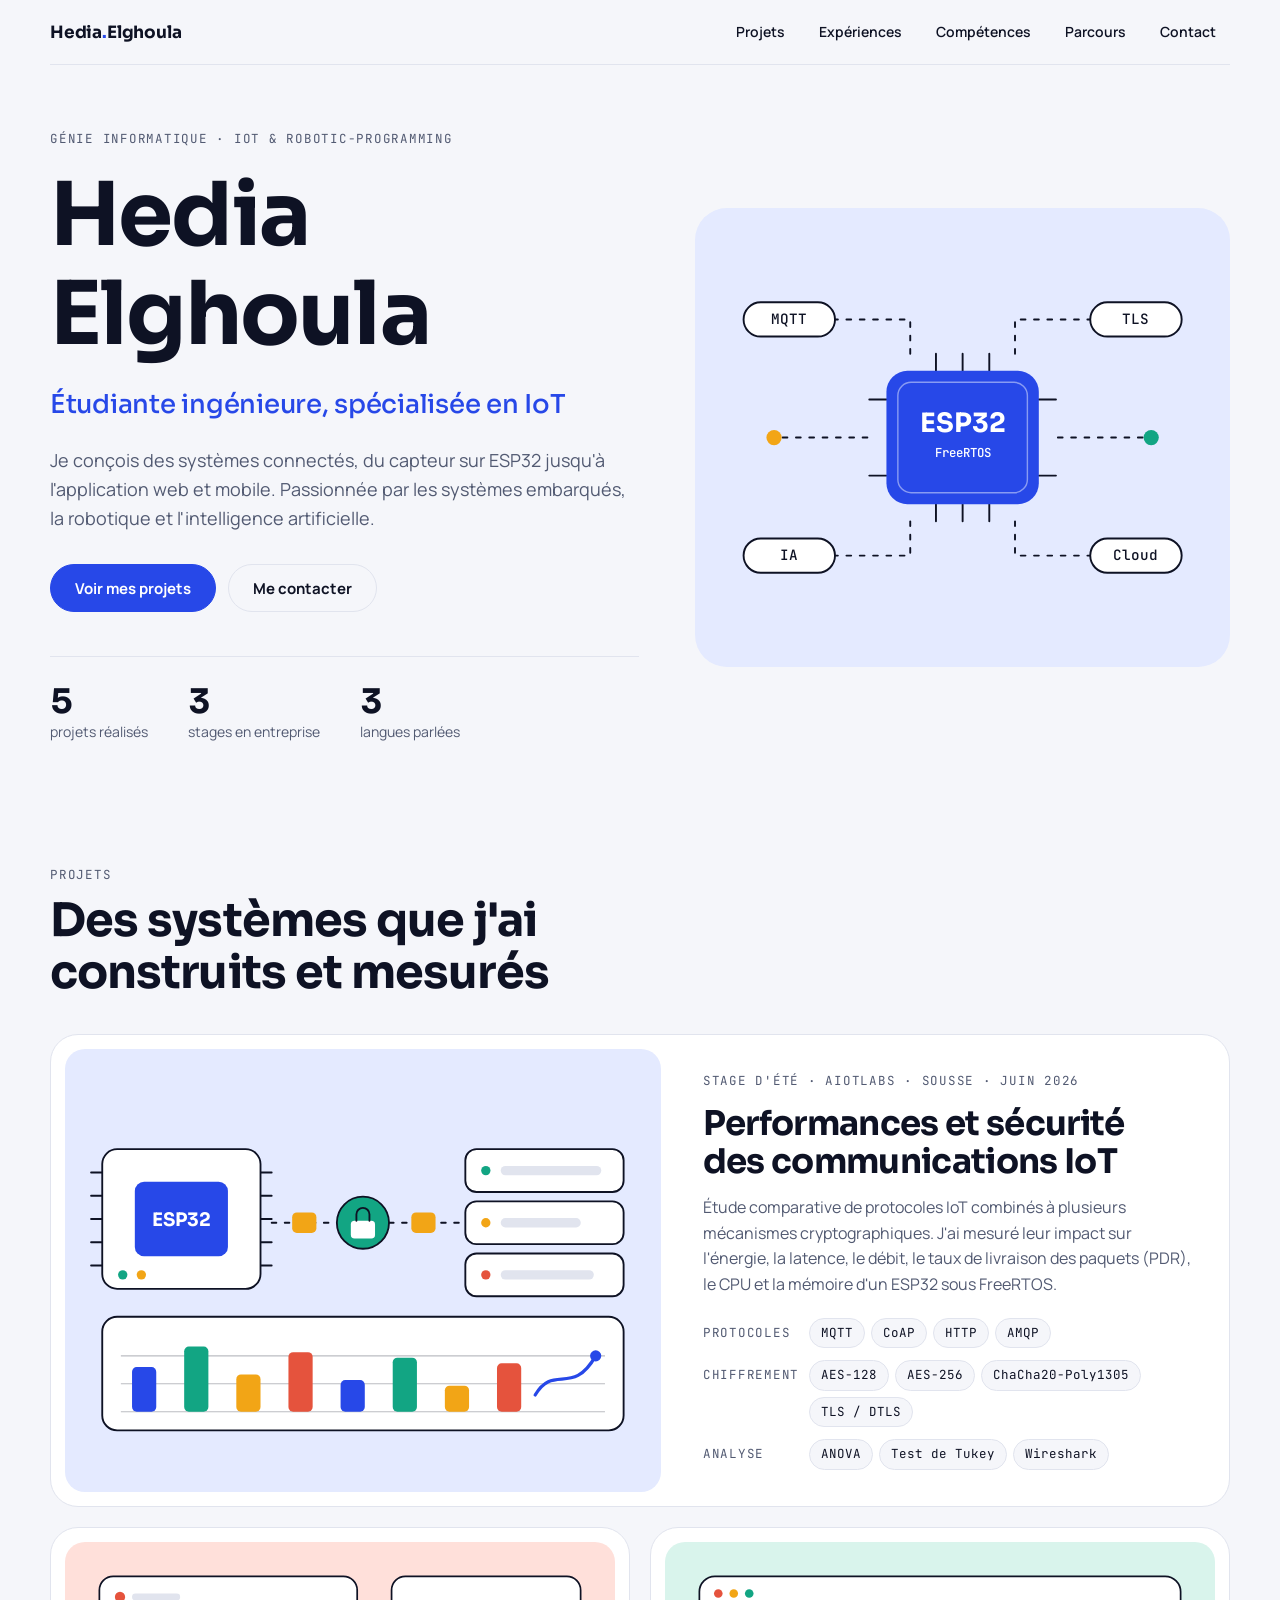
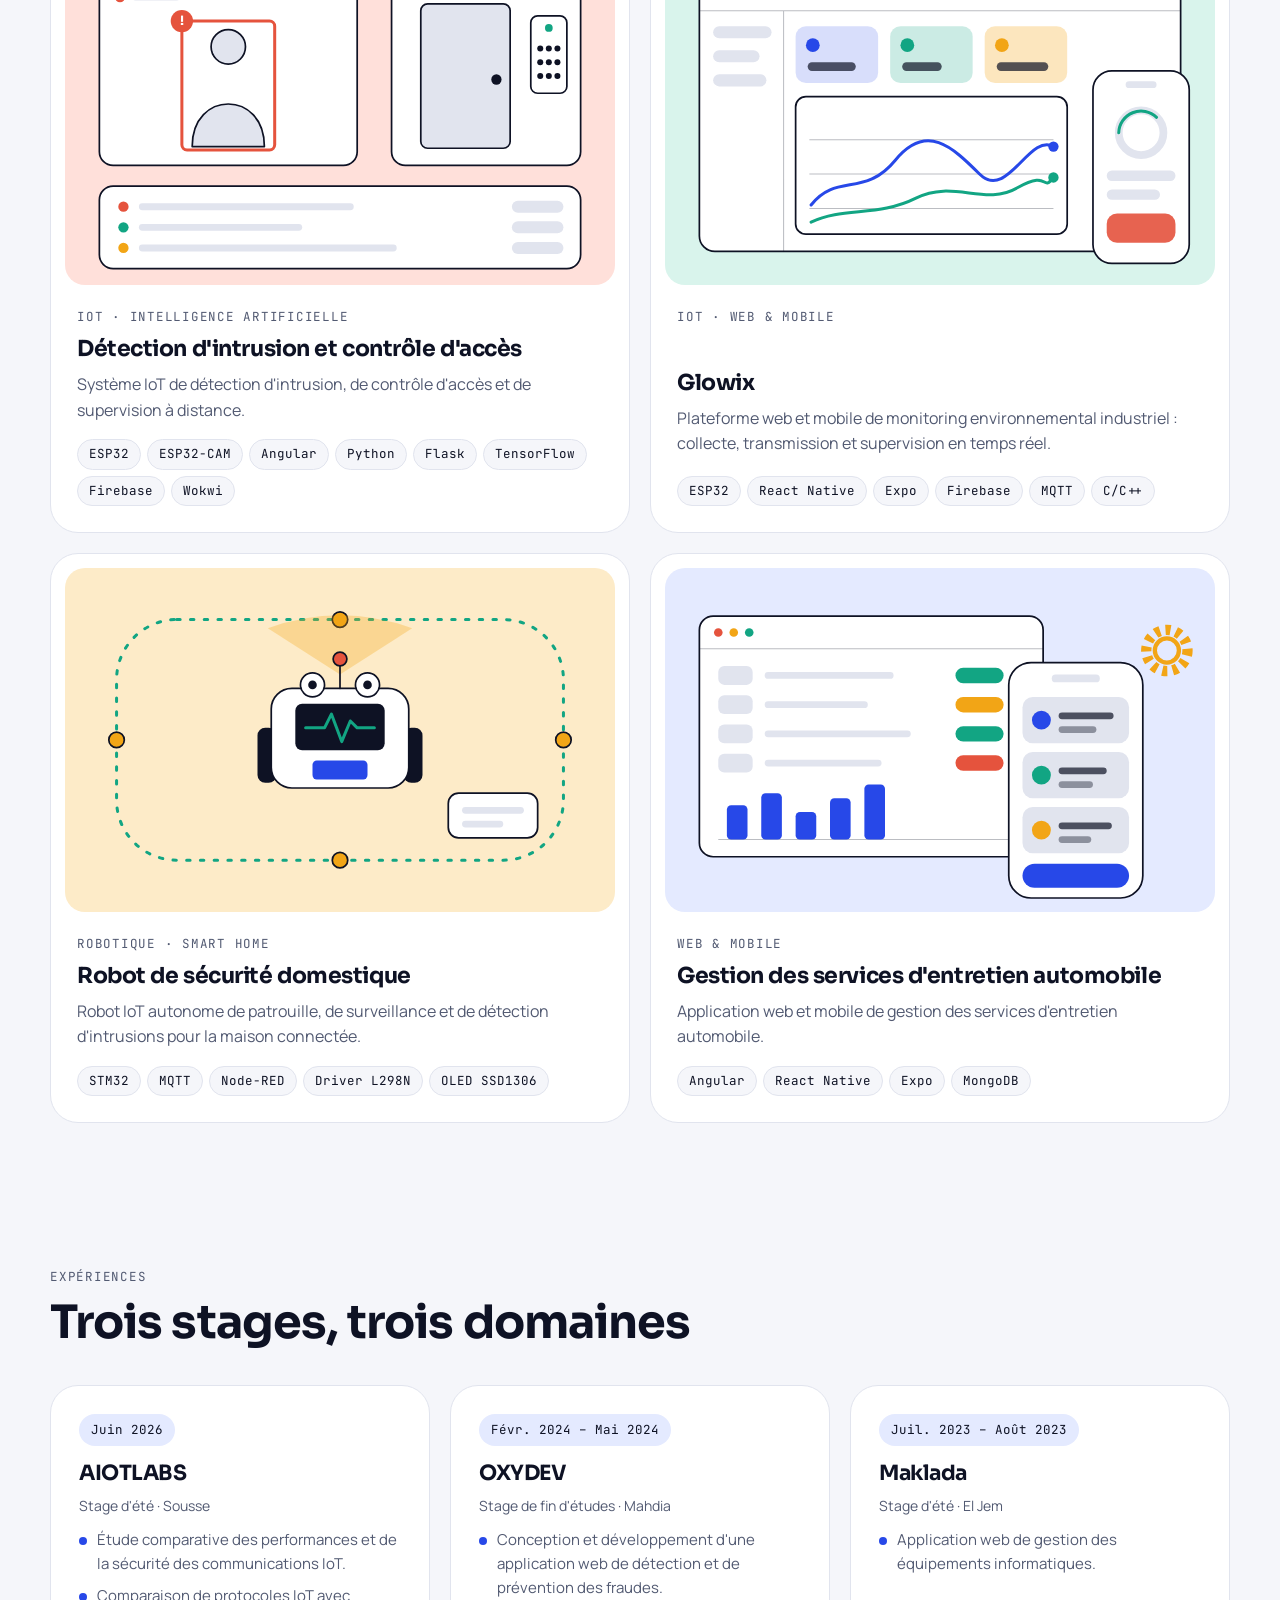
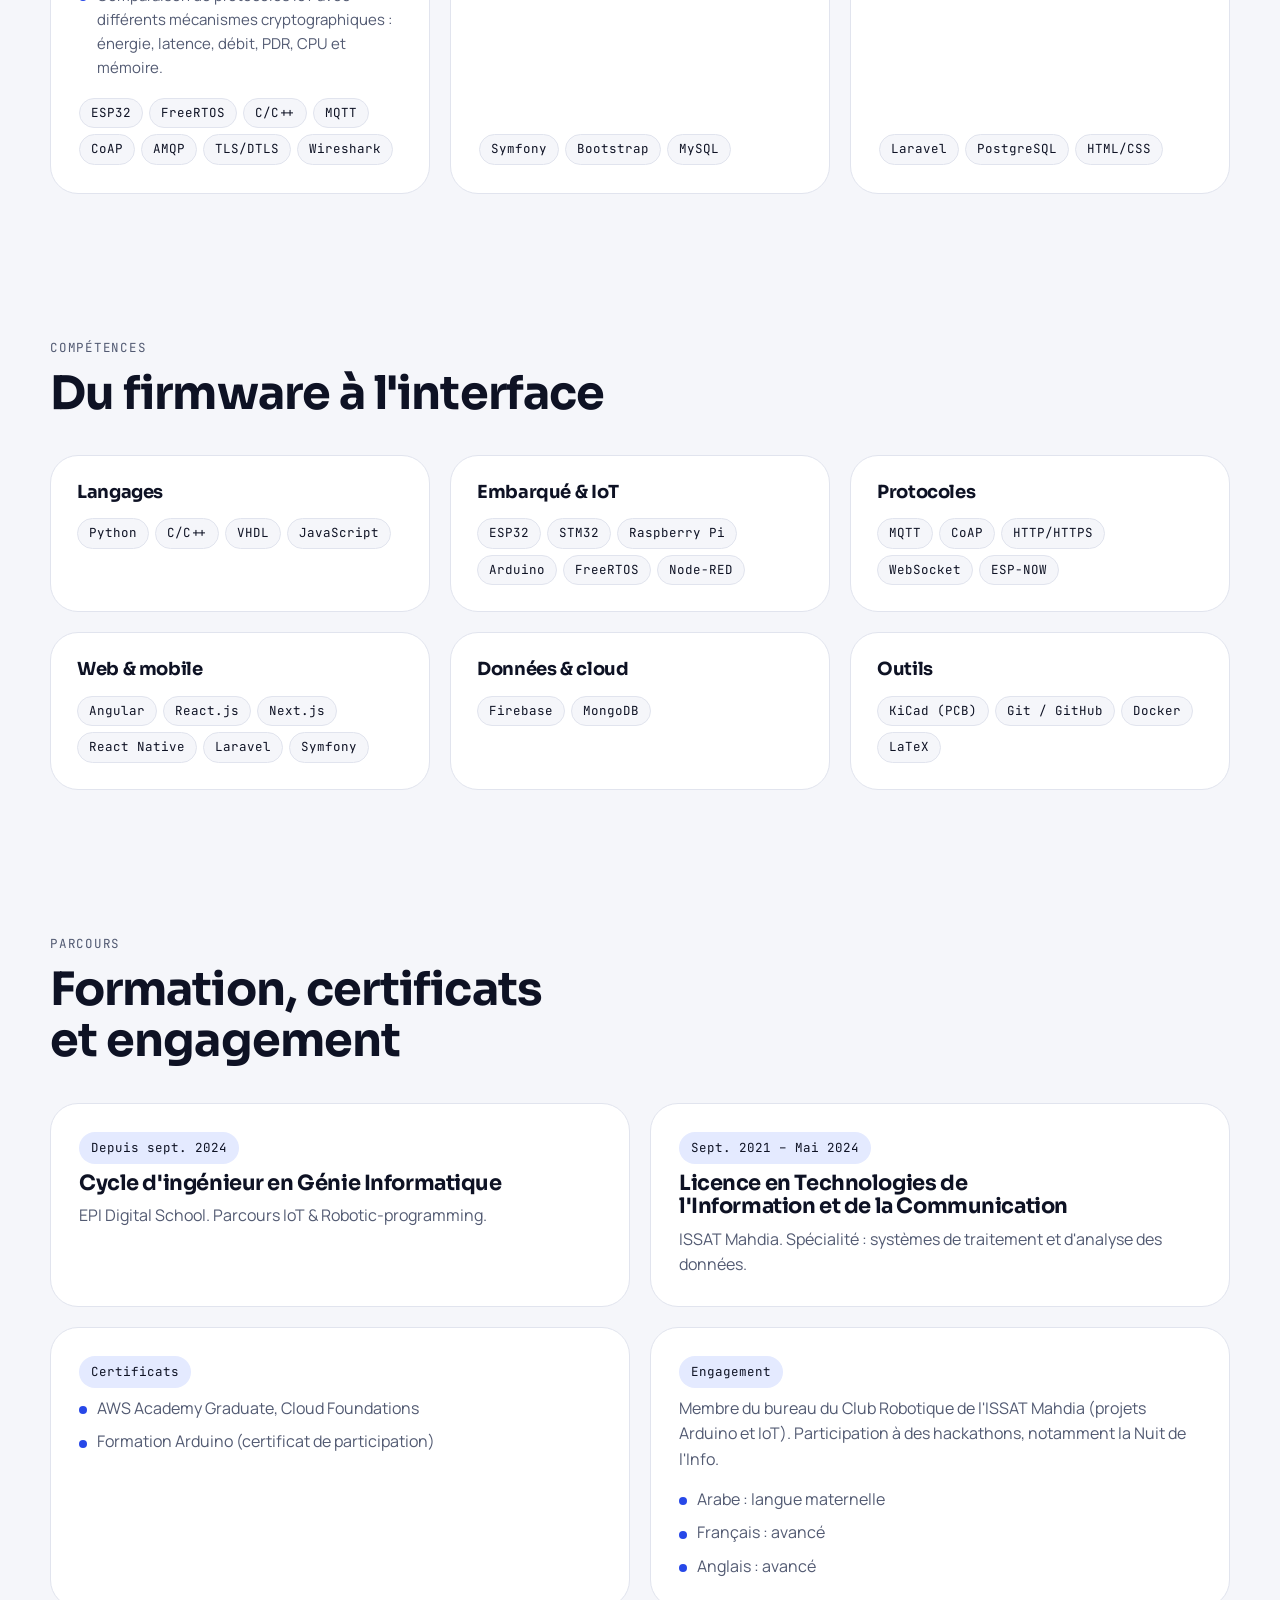
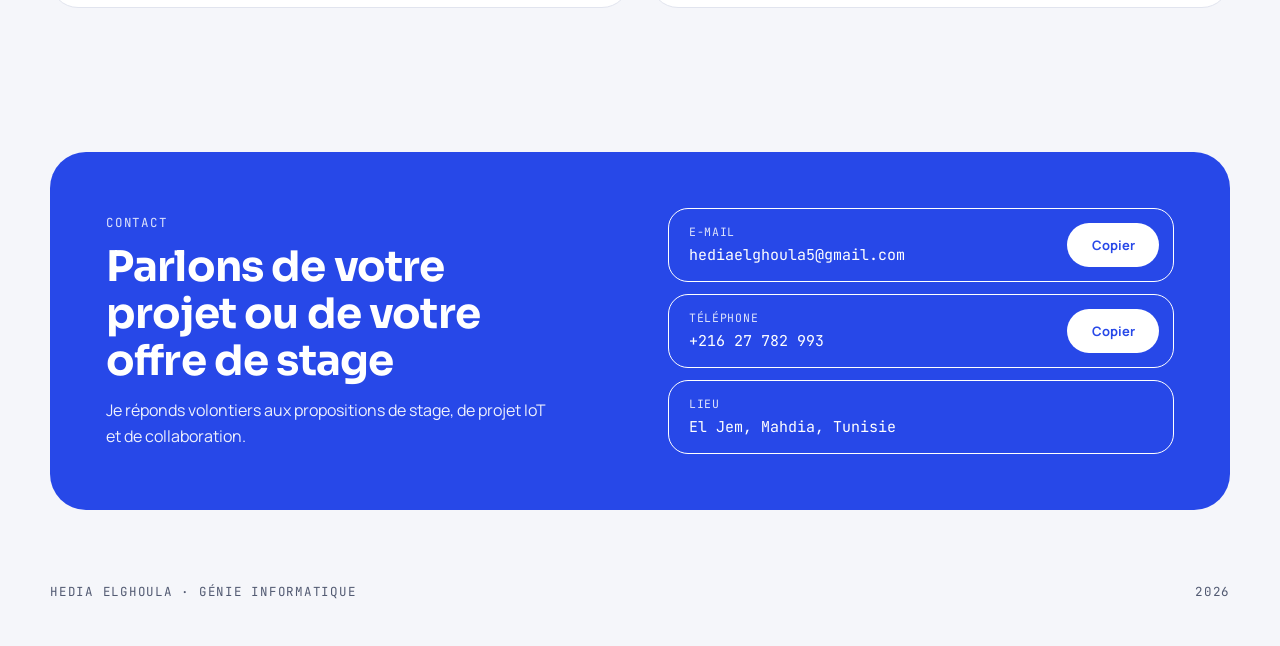
==== index.html @ 05c60285 "Rename Hedia Elghoula (1).html to index.html" ====
<!doctype html><html><head><meta charset=utf8><meta name=viewport content="width=device-width,initial-scale=1,viewport-fit=cover"><style>:root{color-scheme:light;box-sizing:border-box;padding-top:env(safe-area-inset-top,0px);padding-bottom:env(safe-area-inset-bottom,0px)}html{scroll-padding-top:env(safe-area-inset-top,0px)}body{margin:0;padding:0;font:14px -apple-system,BlinkMacSystemFont,sans-serif;background:#fff;color:#000}img{max-width:100%}[hidden]:not([hidden=until-found i]){display:none!important}</style></head><body>
<title>Hedia Elghoula</title>
<meta name="claude:viewport-fit-sides" content="cover">
<link rel="preconnect" href="https://fonts.googleapis.com">
<link rel="preconnect" href="https://fonts.gstatic.com" crossorigin>
<link rel="stylesheet" href="https://fonts.googleapis.com/css2?family=JetBrains+Mono:wght@400;500&family=Manrope:wght@400;500;600;700&family=Sora:wght@500;600;700&display=swap">
<style>
/* Concept : portfolio moderne en blocs (bento). Chaque projet porte sa propre illustration vectorielle sur une teinte douce, le reste reste sobre. */
:root {
  --bg: #F5F6FA;
  --bg-glass: rgba(245, 246, 250, 0.88);
  --surface: #FFFFFF;
  --fg: #0E1224;
  --muted: #525A72;
  --line: #E1E4EE;
  --accent: #2748E8;
  --accent-fg: #FFFFFF;
  --tint-blue: #E4EAFF;
  --tint-mint: #D9F4EC;
  --tint-amber: #FDEBC8;
  --tint-coral: #FFE0DA;
  --il-ink: #0E1224;
  --il-panel: #FFFFFF;
  --il-soft: #E1E4EE;
  --il-a: #2748E8;
  --il-b: #12A583;
  --il-c: #F2A516;
  --il-d: #E5533D;
  --font-display: "Sora", "Helvetica Neue", Arial, sans-serif;
  --font-body: "Manrope", system-ui, -apple-system, "Segoe UI", sans-serif;
  --font-mono: "JetBrains Mono", ui-monospace, "SFMono-Regular", Menlo, monospace;
}
@media (prefers-color-scheme: dark) {
  :root:not([data-theme="light"]) {
    --bg: #0B0E1A;
    --bg-glass: rgba(11, 14, 26, 0.88);
    --surface: #131829;
    --fg: #EDEFF7;
    --muted: #9AA3BD;
    --line: #252C44;
    --accent: #7C95FF;
    --accent-fg: #0B0E1A;
    --tint-blue: #18214A;
    --tint-mint: #0F2F29;
    --tint-amber: #3A2D10;
    --tint-coral: #3B1B18;
    --il-ink: #EDEFF7;
    --il-panel: #1B2138;
    --il-soft: #2A3150;
    --il-a: #7C95FF;
    --il-b: #3DD6AE;
    --il-c: #F5B942;
    --il-d: #FF7A63;
    color-scheme: dark;
  }
}
:root[data-theme="dark"] {
  --bg: #0B0E1A;
  --bg-glass: rgba(11, 14, 26, 0.88);
  --surface: #131829;
  --fg: #EDEFF7;
  --muted: #9AA3BD;
  --line: #252C44;
  --accent: #7C95FF;
  --accent-fg: #0B0E1A;
  --tint-blue: #18214A;
  --tint-mint: #0F2F29;
  --tint-amber: #3A2D10;
  --tint-coral: #3B1B18;
  --il-ink: #EDEFF7;
  --il-panel: #1B2138;
  --il-soft: #2A3150;
  --il-a: #7C95FF;
  --il-b: #3DD6AE;
  --il-c: #F5B942;
  --il-d: #FF7A63;
  color-scheme: dark;
}

* { box-sizing: border-box; }
html { scroll-behavior: smooth; }
body {
  background: var(--bg);
  color: var(--fg);
  font-family: var(--font-body);
  font-size: 16px;
  line-height: 1.6;
  padding-block: 0;
  padding-left: max(16px, env(safe-area-inset-left, 0px));
  padding-right: max(16px, env(safe-area-inset-right, 0px));
}
body::before { content: ""; position: fixed; inset: 0 0 auto; height: env(safe-area-inset-top, 0px); z-index: 30; background: var(--bg); }
a { color: var(--accent); text-underline-offset: 3px; }
a:focus-visible, button:focus-visible { outline: 3px solid var(--accent); outline-offset: 3px; border-radius: 6px; }
.wrap { max-width: 1180px; margin: 0 auto; }
h1, h2, h3 { font-family: var(--font-display); text-wrap: balance; margin: 0; line-height: 1.12; letter-spacing: -0.02em; }
p { margin: 0; }
ul { margin: 0; padding: 0; list-style: none; }
.eyebrow { font-family: var(--font-mono); font-size: 12.5px; letter-spacing: 0.06em; text-transform: uppercase; color: var(--muted); }

/* En-tête */
.top {
  position: sticky; top: env(safe-area-inset-top, 0px); z-index: 20;
  background: var(--bg-glass); backdrop-filter: blur(10px); -webkit-backdrop-filter: blur(10px);
  display: flex; flex-wrap: wrap; gap: 8px 24px; align-items: center; justify-content: space-between;
  padding-block: 12px; border-bottom: 1px solid var(--line);
}
.brand { font-family: var(--font-display); font-weight: 700; font-size: 17px; letter-spacing: -0.01em; }
.brand span { color: var(--accent); }
.nav { display: flex; flex-wrap: wrap; gap: 2px 6px; }
.nav a { font-size: 14px; font-weight: 600; color: var(--fg); text-decoration: none; padding: 9px 14px; border-radius: 999px; }
.nav a:hover { background: var(--surface); color: var(--accent); }

/* Boutons */
.btn {
  display: inline-flex; align-items: center; justify-content: center; min-height: 48px; padding: 12px 24px;
  font: 700 15px var(--font-body); text-decoration: none; cursor: pointer;
  border: 1.5px solid var(--accent); border-radius: 999px; background: var(--accent); color: var(--accent-fg);
  transition: transform .2s ease, background .2s ease;
}
.btn:hover { transform: translateY(-2px); }
.btn.ghost { background: transparent; color: var(--fg); border-color: var(--line); }
.btn.ghost:hover { background: var(--surface); border-color: var(--fg); }

/* Hero */
.hero { display: grid; grid-template-columns: minmax(0, 1.1fr) minmax(0, 1fr); gap: 56px; align-items: center; padding-block: 64px 48px; }
.hero h1 { font-size: clamp(44px, 7.4vw, 88px); font-weight: 700; margin-block: 18px 20px; }
.hero .role { font-family: var(--font-display); font-size: clamp(19px, 2.4vw, 26px); font-weight: 500; color: var(--accent); letter-spacing: -0.01em; }
.hero .lead { margin-top: 20px; max-width: 54ch; color: var(--muted); font-size: 18px; }
.hero-actions { display: flex; flex-wrap: wrap; gap: 12px; margin-top: 32px; }
.stats { display: flex; flex-wrap: wrap; gap: 12px 40px; margin-top: 44px; padding-top: 28px; border-top: 1px solid var(--line); }
.stat b { display: block; font-family: var(--font-display); font-size: 34px; font-weight: 700; line-height: 1; letter-spacing: -0.02em; font-variant-numeric: tabular-nums; }
.stat span { font-size: 14px; color: var(--muted); }
.hero-art { background: var(--tint-blue); border-radius: 32px; padding: 20px; }
.hero-art svg { width: 100%; height: auto; display: block; }

/* Illustrations */
.il { background: var(--tile, var(--tint-blue)); border-radius: 20px; overflow: hidden; }
.il svg { display: block; width: 100%; height: auto; }
.t-blue { --tile: var(--tint-blue); }
.t-mint { --tile: var(--tint-mint); }
.t-amber { --tile: var(--tint-amber); }
.t-coral { --tile: var(--tint-coral); }
.ln { stroke: var(--il-ink); stroke-width: 2; stroke-linecap: round; stroke-linejoin: round; }
.thin { stroke: var(--il-ink); stroke-width: 1.2; stroke-opacity: .28; fill: none; }
.nf { fill: none; }
.pn { fill: var(--il-panel); }
.soft { fill: var(--il-soft); }
.fa { fill: var(--il-a); } .fb { fill: var(--il-b); } .fc { fill: var(--il-c); } .fd { fill: var(--il-d); }
.fink { fill: var(--il-ink); }
.facc { fill: var(--accent); }
.sa, .sb, .sc, .sd { fill: none; stroke-width: 3.5; stroke-linecap: round; stroke-linejoin: round; }
.sa { stroke: var(--il-a); } .sb { stroke: var(--il-b); } .sc { stroke: var(--il-c); } .sd { stroke: var(--il-d); }
.tx { font-family: var(--font-mono); font-weight: 500; }
.on-acc { fill: var(--accent-fg); }
.flow { stroke-dasharray: 5 9; animation: flow 1.6s linear infinite; }
@keyframes flow { to { stroke-dashoffset: -28; } }

/* Sections */
section { padding-block: 72px; }
.sec-head { margin-bottom: 36px; max-width: 760px; }
.sec-head h2 { font-size: clamp(30px, 4.4vw, 46px); font-weight: 700; margin-top: 10px; }

.card { background: var(--surface); border: 1px solid var(--line); border-radius: 28px; transition: transform .25s ease, box-shadow .25s ease; }
.card:hover { transform: translateY(-4px); box-shadow: 0 18px 40px -24px rgba(14, 18, 36, 0.35); }

.tags { display: flex; flex-wrap: wrap; gap: 6px; }
.tags li { font-family: var(--font-mono); font-size: 12.5px; line-height: 1; padding: 8px 11px; border-radius: 999px; background: var(--bg); border: 1px solid var(--line); color: var(--fg); }

/* Projet phare */
.feature { display: grid; grid-template-columns: minmax(0, 1.15fr) minmax(0, 1fr); gap: 36px; padding: 14px; align-items: stretch; margin-bottom: 20px; }
.feature .il { height: 100%; display: flex; align-items: center; }
.feature-body { padding: 22px 22px 22px 6px; display: flex; flex-direction: column; gap: 14px; justify-content: center; min-width: 0; }
.feature h3 { font-size: clamp(24px, 3vw, 34px); font-weight: 700; }
.feature p { color: var(--muted); }
.plan { display: grid; gap: 12px; margin-top: 6px; }
.plan-row { display: grid; grid-template-columns: 96px minmax(0, 1fr); gap: 10px; align-items: baseline; }

/* Grille de projets */
.grid2 { display: grid; grid-template-columns: repeat(2, minmax(0, 1fr)); gap: 20px; }
.project { padding: 14px; display: flex; flex-direction: column; min-width: 0; }
.project-body { padding: 22px 12px 12px; display: flex; flex-direction: column; gap: 10px; flex: 1; min-width: 0; }
.project h3 { font-size: 22px; font-weight: 700; }
.project p { color: var(--muted); flex: 1; }
.project .tags { margin-top: 6px; }

/* Expériences */
.grid3 { display: grid; grid-template-columns: repeat(3, minmax(0, 1fr)); gap: 20px; }
.job { padding: 28px; display: flex; flex-direction: column; gap: 10px; min-width: 0; }
.chip { align-self: flex-start; font-family: var(--font-mono); font-size: 12.5px; padding: 6px 12px; border-radius: 999px; background: var(--tint-blue); color: var(--fg); }
.job h3 { font-size: 21px; font-weight: 700; margin-top: 6px; }
.where { font-size: 14px; color: var(--muted); }
.job ul.pts { display: grid; gap: 8px; color: var(--muted); font-size: 15px; flex: 1; }
.job ul.pts li { position: relative; padding-left: 18px; }
.job ul.pts li::before { content: ""; position: absolute; left: 0; top: 0.65em; width: 8px; height: 8px; border-radius: 50%; background: var(--accent); }
.job .tags { margin-top: 8px; }

/* Compétences */
.skill { padding: 26px; display: flex; flex-direction: column; gap: 16px; min-width: 0; }
.skill h3 { font-size: 18px; font-weight: 700; }
.skill .tags li { background: var(--bg); }

/* Parcours */
.edu { padding: 28px; display: flex; flex-direction: column; gap: 8px; min-width: 0; }
.edu h3 { font-size: 21px; font-weight: 700; }
.edu p { color: var(--muted); }
.edu ul.plain { display: grid; gap: 8px; color: var(--muted); }
.edu ul.plain li { position: relative; padding-left: 18px; }
.edu ul.plain li::before { content: ""; position: absolute; left: 0; top: 0.65em; width: 8px; height: 8px; border-radius: 50%; background: var(--accent); }

/* Contact */
.contact { background: var(--accent); color: var(--accent-fg); border-radius: 36px; padding: clamp(28px, 5vw, 56px); display: grid; grid-template-columns: minmax(0, 1fr) minmax(0, 1fr); gap: 32px 56px; align-items: center; }
.contact h2 { font-size: clamp(28px, 4vw, 42px); font-weight: 700; }
.contact .eyebrow { color: var(--accent-fg); opacity: .85; }
.contact p.sub { margin-top: 14px; opacity: .92; max-width: 44ch; }
.clist { display: grid; gap: 12px; }
.crow { display: grid; grid-template-columns: minmax(0, 1fr) auto; gap: 12px; align-items: center; padding: 14px 14px 14px 20px; border: 1.5px solid var(--accent-fg); border-radius: 20px; }
.crow small { display: block; font-family: var(--font-mono); font-size: 11.5px; letter-spacing: 0.06em; text-transform: uppercase; opacity: .85; }
.crow span.v { font-family: var(--font-mono); font-size: 15px; overflow-wrap: anywhere; user-select: all; }
.copy { min-height: 44px; min-width: 92px; padding: 8px 16px; font: 700 13px var(--font-body); background: var(--accent-fg); color: var(--accent); border: 0; border-radius: 999px; cursor: pointer; }
.copy:hover { opacity: .9; }
.contact a:focus-visible, .contact button:focus-visible { outline-color: var(--accent-fg); }

footer { padding-block: 32px 44px; display: flex; flex-wrap: wrap; justify-content: space-between; gap: 8px 24px; }

@media (max-width: 960px) {
  .hero { grid-template-columns: minmax(0, 1fr); gap: 40px; padding-block: 40px 32px; }
  .feature { grid-template-columns: minmax(0, 1fr); gap: 8px; }
  .feature-body { padding: 18px 12px 12px; }
  .grid3 { grid-template-columns: minmax(0, 1fr); }
  .contact { grid-template-columns: minmax(0, 1fr); }
  section { padding-block: 52px; }
}
@media (max-width: 720px) {
  .grid2 { grid-template-columns: minmax(0, 1fr); }
  .grid-skills { grid-template-columns: minmax(0, 1fr) !important; }
}
@media (max-width: 520px) {
  .plan-row { grid-template-columns: minmax(0, 1fr); gap: 6px; }
  .stats { gap: 16px 28px; }
}
@media (prefers-reduced-motion: reduce) {
  html { scroll-behavior: auto; }
  .flow { animation: none; }
  .card, .btn { transition: none; }
  .card:hover, .btn:hover { transform: none; }
}
</style>

<div class="wrap">
  <header class="top">
    <span class="brand">Hedia<span>.</span>Elghoula</span>
    <nav class="nav" aria-label="Navigation principale">
      <a href="#projets">Projets</a>
      <a href="#experience">Expériences</a>
      <a href="#competences">Compétences</a>
      <a href="#formation">Parcours</a>
      <a href="#contact">Contact</a>
    </nav>
  </header>

  <main>
    <div class="hero">
      <div>
        <p class="eyebrow">Génie informatique · IoT &amp; Robotic-programming</p>
        <h1>Hedia Elghoula</h1>
        <p class="role">Étudiante ingénieure, spécialisée en IoT</p>
        <p class="lead">Je conçois des systèmes connectés, du capteur sur ESP32 jusqu'à l'application web et mobile. Passionnée par les systèmes embarqués, la robotique et l'intelligence artificielle.</p>
        <div class="hero-actions">
          <a class="btn" href="#projets">Voir mes projets</a>
          <a class="btn ghost" href="#contact">Me contacter</a>
        </div>
        <div class="stats">
          <div class="stat"><b>5</b><span>projets réalisés</span></div>
          <div class="stat"><b>3</b><span>stages en entreprise</span></div>
          <div class="stat"><b>3</b><span>langues parlées</span></div>
        </div>
      </div>

      <div class="hero-art" role="img" aria-label="Illustration : une puce ESP32 reliée à MQTT, TLS, IA et au cloud par des pistes de circuit">
        <svg viewBox="0 0 520 440" aria-hidden="true">
          <g class="nf ln" stroke-width="2.5">
            <path class="flow" d="M205 132 V96 H126"/>
            <path class="flow" d="M315 132 V96 H394"/>
            <path class="flow" d="M205 308 V344 H126"/>
            <path class="flow" d="M315 308 V344 H394"/>
            <path class="flow" d="M160 220 H70"/>
            <path class="flow" d="M360 220 H450"/>
          </g>
          <g class="ln">
            <path d="M232 132 V150 M260 132 V150 M288 132 V150"/>
            <path d="M232 290 V308 M260 290 V308 M288 290 V308"/>
            <path d="M162 180 H180 M162 260 H180 M340 180 H358 M340 260 H358"/>
          </g>
          <rect class="facc" x="180" y="150" width="160" height="140" rx="22"/>
          <rect class="nf" x="192" y="162" width="136" height="116" rx="14" stroke="var(--accent-fg)" stroke-opacity=".45" stroke-width="1.5"/>
          <text class="on-acc" x="260" y="214" text-anchor="middle" font-family="Sora, Arial, sans-serif" font-size="28" font-weight="700">ESP32</text>
          <text class="on-acc tx" x="260" y="240" text-anchor="middle" font-size="13">FreeRTOS</text>

          <rect class="pn ln" x="30" y="78" width="96" height="36" rx="18"/>
          <text class="tx fink" x="78" y="101" text-anchor="middle" font-size="15">MQTT</text>
          <rect class="pn ln" x="394" y="78" width="96" height="36" rx="18"/>
          <text class="tx fink" x="442" y="101" text-anchor="middle" font-size="15">TLS</text>
          <rect class="pn ln" x="30" y="326" width="96" height="36" rx="18"/>
          <text class="tx fink" x="78" y="349" text-anchor="middle" font-size="15">IA</text>
          <rect class="pn ln" x="394" y="326" width="96" height="36" rx="18"/>
          <text class="tx fink" x="442" y="349" text-anchor="middle" font-size="15">Cloud</text>
          <circle class="fc" cx="62" cy="220" r="8"/>
          <circle class="fb" cx="458" cy="220" r="8"/>
        </svg>
      </div>
    </div>

    <section id="projets">
      <div class="sec-head">
        <p class="eyebrow">Projets</p>
        <h2>Des systèmes que j'ai construits et mesurés</h2>
      </div>

      <article class="card feature">
        <div class="il t-blue">
          <svg viewBox="0 0 640 400" role="img" aria-label="Illustration : un ESP32 envoie des paquets chiffrés vers un serveur, avec un graphique de comparaison en dessous">
            <path class="ln" d="M28 95h12M28 120h12M28 145h12M28 170h12M28 195h12M210 95h12M210 120h12M210 145h12M210 170h12M210 195h12"/>
            <rect class="ln pn" x="40" y="70" width="170" height="150" rx="16"/>
            <rect class="facc" x="75" y="105" width="100" height="80" rx="10"/>
            <text class="on-acc" x="125" y="153" text-anchor="middle" font-family="Sora, Arial, sans-serif" font-size="20" font-weight="700">ESP32</text>
            <circle class="fb" cx="62" cy="205" r="5"/>
            <circle class="fc" cx="82" cy="205" r="5"/>

            <path class="ln nf flow" d="M222 149 H430"/>
            <rect class="fc" x="244" y="138" width="26" height="22" rx="5"/>
            <rect class="fc" x="372" y="138" width="26" height="22" rx="5"/>
            <circle class="fb ln" cx="320" cy="149" r="28"/>
            <rect class="pn" x="307" y="147" width="26" height="19" rx="4"/>
            <path class="ln nf" d="M313 147 v-7 a7 7 0 0 1 14 0 v7"/>

            <rect class="ln pn" x="430" y="70" width="170" height="46" rx="12"/>
            <rect class="ln pn" x="430" y="126" width="170" height="46" rx="12"/>
            <rect class="ln pn" x="430" y="182" width="170" height="46" rx="12"/>
            <circle class="fb" cx="452" cy="93" r="5"/><rect class="soft" x="468" y="88" width="108" height="10" rx="5"/>
            <circle class="fc" cx="452" cy="149" r="5"/><rect class="soft" x="468" y="144" width="86" height="10" rx="5"/>
            <circle class="fd" cx="452" cy="205" r="5"/><rect class="soft" x="468" y="200" width="100" height="10" rx="5"/>

            <rect class="ln pn" x="40" y="250" width="560" height="122" rx="16"/>
            <path class="thin" d="M60 352 H580 M60 322 H580 M60 292 H580"/>
            <rect class="fa" x="72" y="304" width="26" height="48" rx="5"/>
            <rect class="fb" x="128" y="282" width="26" height="70" rx="5"/>
            <rect class="fc" x="184" y="312" width="26" height="40" rx="5"/>
            <rect class="fd" x="240" y="288" width="26" height="64" rx="5"/>
            <rect class="fa" x="296" y="318" width="26" height="34" rx="5"/>
            <rect class="fb" x="352" y="294" width="26" height="58" rx="5"/>
            <rect class="fc" x="408" y="324" width="26" height="28" rx="5"/>
            <rect class="fd" x="464" y="300" width="26" height="52" rx="5"/>
            <path class="sa" d="M505 334 C 525 300, 545 336, 570 292"/>
            <circle class="fa" cx="570" cy="292" r="6"/>
          </svg>
        </div>
        <div class="feature-body">
          <p class="eyebrow">Stage d'été · AIOTLABS · Sousse · juin 2026</p>
          <h3>Performances et sécurité des communications IoT</h3>
          <p>Étude comparative de protocoles IoT combinés à plusieurs mécanismes cryptographiques. J'ai mesuré leur impact sur l'énergie, la latence, le débit, le taux de livraison des paquets (PDR), le CPU et la mémoire d'un ESP32 sous FreeRTOS.</p>
          <div class="plan">
            <div class="plan-row"><span class="eyebrow">Protocoles</span><ul class="tags"><li>MQTT</li><li>CoAP</li><li>HTTP</li><li>AMQP</li></ul></div>
            <div class="plan-row"><span class="eyebrow">Chiffrement</span><ul class="tags"><li>AES-128</li><li>AES-256</li><li>ChaCha20-Poly1305</li><li>TLS / DTLS</li></ul></div>
            <div class="plan-row"><span class="eyebrow">Analyse</span><ul class="tags"><li>ANOVA</li><li>Test de Tukey</li><li>Wireshark</li></ul></div>
          </div>
        </div>
      </article>

      <ul class="grid2">
        <li class="card project">
          <div class="il t-coral">
            <svg viewBox="0 0 640 400" role="img" aria-label="Illustration : une caméra détecte une silhouette, une porte à clavier et un journal d'événements">
              <rect class="ln pn" x="40" y="40" width="300" height="220" rx="16"/>
              <circle class="fd" cx="64" cy="64" r="6"/>
              <rect class="soft" x="78" y="60" width="56" height="8" rx="4"/>
              <circle class="soft ln" cx="190" cy="122" r="20"/>
              <path class="soft ln" d="M148 238 C148 172 232 172 232 238 Z"/>
              <rect class="nf" x="136" y="92" width="108" height="150" rx="6" stroke="var(--il-d)" stroke-width="3.5"/>
              <circle class="fd" cx="136" cy="92" r="13"/>
              <text x="136" y="97" text-anchor="middle" font-family="Sora, Arial, sans-serif" font-size="15" font-weight="700" fill="var(--il-panel)">!</text>

              <rect class="ln pn" x="380" y="40" width="220" height="220" rx="16"/>
              <rect class="soft ln" x="414" y="72" width="104" height="168" rx="8"/>
              <circle class="fink" cx="502" cy="160" r="6"/>
              <rect class="ln pn" x="542" y="86" width="42" height="90" rx="8"/>
              <circle class="fb" cx="563" cy="100" r="4.5"/>
              <circle class="fink" cx="553" cy="124" r="3.5"/><circle class="fink" cx="563" cy="124" r="3.5"/><circle class="fink" cx="573" cy="124" r="3.5"/>
              <circle class="fink" cx="553" cy="140" r="3.5"/><circle class="fink" cx="563" cy="140" r="3.5"/><circle class="fink" cx="573" cy="140" r="3.5"/>
              <circle class="fink" cx="553" cy="156" r="3.5"/><circle class="fink" cx="563" cy="156" r="3.5"/><circle class="fink" cx="573" cy="156" r="3.5"/>

              <rect class="ln pn" x="40" y="284" width="560" height="96" rx="16"/>
              <circle class="fd" cx="68" cy="308" r="6"/><rect class="soft" x="86" y="304" width="250" height="8" rx="4"/><rect class="soft" x="520" y="301" width="60" height="14" rx="7"/>
              <circle class="fb" cx="68" cy="332" r="6"/><rect class="soft" x="86" y="328" width="190" height="8" rx="4"/><rect class="soft" x="520" y="325" width="60" height="14" rx="7"/>
              <circle class="fc" cx="68" cy="356" r="6"/><rect class="soft" x="86" y="352" width="300" height="8" rx="4"/><rect class="soft" x="520" y="349" width="60" height="14" rx="7"/>
            </svg>
          </div>
          <div class="project-body">
            <p class="eyebrow">IoT · Intelligence artificielle</p>
            <h3>Détection d'intrusion et contrôle d'accès</h3>
            <p>Système IoT de détection d'intrusion, de contrôle d'accès et de supervision à distance.</p>
            <ul class="tags"><li>ESP32</li><li>ESP32-CAM</li><li>Angular</li><li>Python</li><li>Flask</li><li>TensorFlow</li><li>Firebase</li><li>Wokwi</li></ul>
          </div>
        </li>

        <li class="card project">
          <div class="il t-mint">
            <svg viewBox="0 0 640 400" role="img" aria-label="Illustration : un tableau de bord de capteurs avec des courbes, et une application mobile au premier plan">
              <rect class="ln pn" x="40" y="40" width="560" height="320" rx="18"/>
              <circle class="fd" cx="62" cy="60" r="5"/><circle class="fc" cx="80" cy="60" r="5"/><circle class="fb" cx="98" cy="60" r="5"/>
              <path class="thin" d="M40 80 H600 M138 80 V360"/>
              <rect class="soft" x="56" y="98" width="68" height="14" rx="7"/>
              <rect class="soft" x="56" y="126" width="54" height="14" rx="7"/>
              <rect class="soft" x="56" y="154" width="62" height="14" rx="7"/>
              <rect class="fa" x="152" y="98" width="96" height="66" rx="12" fill-opacity=".18"/>
              <rect class="fb" x="262" y="98" width="96" height="66" rx="12" fill-opacity=".22"/>
              <rect class="fc" x="372" y="98" width="96" height="66" rx="12" fill-opacity=".28"/>
              <circle class="fa" cx="172" cy="120" r="8"/><rect class="fink" x="166" y="140" width="56" height="10" rx="5" fill-opacity=".7"/>
              <circle class="fb" cx="282" cy="120" r="8"/><rect class="fink" x="276" y="140" width="46" height="10" rx="5" fill-opacity=".7"/>
              <circle class="fc" cx="392" cy="120" r="8"/><rect class="fink" x="386" y="140" width="60" height="10" rx="5" fill-opacity=".7"/>
              <rect class="ln pn" x="152" y="180" width="316" height="160" rx="12"/>
              <path class="thin" d="M168 230 H452 M168 270 H452 M168 310 H452"/>
              <path class="sa" d="M170 306 C 200 268, 232 298, 268 254 S 334 238, 366 270 S 424 222, 452 238"/>
              <path class="sb" d="M170 326 C 208 308, 248 320, 292 298 S 372 308, 410 286 S 438 292, 452 274"/>
              <circle class="fa" cx="452" cy="238" r="6"/><circle class="fb" cx="452" cy="274" r="6"/>

              <rect class="ln pn" x="498" y="150" width="112" height="224" rx="22"/>
              <rect class="soft" x="536" y="162" width="36" height="8" rx="4"/>
              <circle class="nf" cx="554" cy="222" r="26" stroke="var(--il-soft)" stroke-width="9"/>
              <path class="sb" d="M528 222 a26 26 0 0 1 44 -18" stroke-width="9"/>
              <rect class="soft" x="514" y="266" width="80" height="12" rx="6"/>
              <rect class="soft" x="514" y="288" width="62" height="12" rx="6"/>
              <rect class="fd" x="514" y="316" width="80" height="34" rx="12" fill-opacity=".9"/>
            </svg>
          </div>
          <div class="project-body">
            <p class="eyebrow">IoT · Web &amp; mobile</p>
            <h3>Glowix</h3>
            <p>Plateforme web et mobile de monitoring environnemental industriel : collecte, transmission et supervision en temps réel.</p>
            <ul class="tags"><li>ESP32</li><li>React Native</li><li>Expo</li><li>Firebase</li><li>MQTT</li><li>C/C++</li></ul>
          </div>
        </li>

        <li class="card project">
          <div class="il t-amber">
            <svg viewBox="0 0 640 400" role="img" aria-label="Illustration : un robot patrouille sur un parcours en pointillés avec un cône de détection">
              <rect class="nf" x="60" y="60" width="520" height="280" rx="70" stroke="var(--il-b)" stroke-width="3.5" stroke-dasharray="4 12" stroke-linecap="round"/>
              <circle class="fc ln" cx="320" cy="60" r="9"/>
              <circle class="fc ln" cx="580" cy="200" r="9"/>
              <circle class="fc ln" cx="320" cy="340" r="9"/>
              <circle class="fc ln" cx="60" cy="200" r="9"/>
              <path class="fc" fill-opacity=".3" d="M320 124 L236 70 Q320 40 404 70 Z"/>
              <rect class="fink" x="224" y="186" width="22" height="64" rx="9"/>
              <rect class="fink" x="394" y="186" width="22" height="64" rx="9"/>
              <rect class="ln pn" x="240" y="140" width="160" height="116" rx="24"/>
              <rect class="fink" x="268" y="158" width="104" height="54" rx="8"/>
              <path class="sb" d="M280 186 H302 L310 170 L322 202 L332 178 L340 186 H360" stroke-width="3"/>
              <rect class="facc" x="288" y="224" width="64" height="22" rx="5"/>
              <circle class="ln pn" cx="288" cy="136" r="14"/><circle class="fink" cx="288" cy="136" r="5"/>
              <circle class="ln pn" cx="352" cy="136" r="14"/><circle class="fink" cx="352" cy="136" r="5"/>
              <path class="ln nf" d="M320 140 V112"/>
              <circle class="fd ln" cx="320" cy="106" r="8"/>
              <rect class="ln pn" x="446" y="262" width="104" height="52" rx="12"/>
              <rect class="soft" x="462" y="278" width="72" height="8" rx="4"/>
              <rect class="soft" x="462" y="294" width="48" height="8" rx="4"/>
            </svg>
          </div>
          <div class="project-body">
            <p class="eyebrow">Robotique · Smart Home</p>
            <h3>Robot de sécurité domestique</h3>
            <p>Robot IoT autonome de patrouille, de surveillance et de détection d'intrusions pour la maison connectée.</p>
            <ul class="tags"><li>STM32</li><li>MQTT</li><li>Node-RED</li><li>Driver L298N</li><li>OLED SSD1306</li></ul>
          </div>
        </li>

        <li class="card project">
          <div class="il t-blue">
            <svg viewBox="0 0 640 400" role="img" aria-label="Illustration : une application web de suivi d'entretien et son application mobile">
              <circle class="nf" cx="584" cy="96" r="24" stroke="var(--il-c)" stroke-width="12" stroke-dasharray="6 6.3"/>
              <circle class="nf" cx="584" cy="96" r="14" stroke="var(--il-c)" stroke-width="5"/>

              <rect class="ln pn" x="40" y="56" width="400" height="280" rx="16"/>
              <path class="thin" d="M40 94 H440"/>
              <circle class="fd" cx="62" cy="75" r="5"/><circle class="fc" cx="80" cy="75" r="5"/><circle class="fb" cx="98" cy="75" r="5"/>
              <rect class="soft" x="62" y="114" width="40" height="22" rx="7"/><rect class="soft" x="116" y="121" width="150" height="8" rx="4"/><rect class="fb" x="338" y="116" width="56" height="18" rx="9"/>
              <rect class="soft" x="62" y="148" width="40" height="22" rx="7"/><rect class="soft" x="116" y="155" width="120" height="8" rx="4"/><rect class="fc" x="338" y="150" width="56" height="18" rx="9"/>
              <rect class="soft" x="62" y="182" width="40" height="22" rx="7"/><rect class="soft" x="116" y="189" width="170" height="8" rx="4"/><rect class="fb" x="338" y="184" width="56" height="18" rx="9"/>
              <rect class="soft" x="62" y="216" width="40" height="22" rx="7"/><rect class="soft" x="116" y="223" width="136" height="8" rx="4"/><rect class="fd" x="338" y="218" width="56" height="18" rx="9"/>
              <path class="thin" d="M62 316 H418"/>
              <rect class="fa" x="72" y="276" width="24" height="40" rx="5"/>
              <rect class="fa" x="112" y="262" width="24" height="54" rx="5"/>
              <rect class="fa" x="152" y="284" width="24" height="32" rx="5"/>
              <rect class="fa" x="192" y="268" width="24" height="48" rx="5"/>
              <rect class="fa" x="232" y="252" width="24" height="64" rx="5"/>

              <rect class="ln pn" x="400" y="110" width="156" height="274" rx="26"/>
              <rect class="soft" x="450" y="124" width="56" height="9" rx="4.5"/>
              <rect class="soft" x="416" y="150" width="124" height="54" rx="12"/>
              <circle class="fa" cx="438" cy="177" r="11"/><rect class="fink" x="458" y="168" width="64" height="8" rx="4" fill-opacity=".7"/><rect class="fink" x="458" y="184" width="44" height="8" rx="4" fill-opacity=".4"/>
              <rect class="soft" x="416" y="214" width="124" height="54" rx="12"/>
              <circle class="fb" cx="438" cy="241" r="11"/><rect class="fink" x="458" y="232" width="56" height="8" rx="4" fill-opacity=".7"/><rect class="fink" x="458" y="248" width="40" height="8" rx="4" fill-opacity=".4"/>
              <rect class="soft" x="416" y="278" width="124" height="54" rx="12"/>
              <circle class="fc" cx="438" cy="305" r="11"/><rect class="fink" x="458" y="296" width="62" height="8" rx="4" fill-opacity=".7"/><rect class="fink" x="458" y="312" width="38" height="8" rx="4" fill-opacity=".4"/>
              <rect class="facc" x="416" y="344" width="124" height="28" rx="14"/>
            </svg>
          </div>
          <div class="project-body">
            <p class="eyebrow">Web &amp; mobile</p>
            <h3>Gestion des services d'entretien automobile</h3>
            <p>Application web et mobile de gestion des services d'entretien automobile.</p>
            <ul class="tags"><li>Angular</li><li>React Native</li><li>Expo</li><li>MongoDB</li></ul>
          </div>
        </li>
      </ul>
    </section>

    <section id="experience">
      <div class="sec-head">
        <p class="eyebrow">Expériences</p>
        <h2>Trois stages, trois domaines</h2>
      </div>
      <ul class="grid3">
        <li class="card job">
          <span class="chip">Juin 2026</span>
          <h3>AIOTLABS</h3>
          <p class="where">Stage d'été · Sousse</p>
          <ul class="pts">
            <li>Étude comparative des performances et de la sécurité des communications IoT.</li>
            <li>Comparaison de protocoles IoT avec différents mécanismes cryptographiques : énergie, latence, débit, PDR, CPU et mémoire.</li>
          </ul>
          <ul class="tags"><li>ESP32</li><li>FreeRTOS</li><li>C/C++</li><li>MQTT</li><li>CoAP</li><li>AMQP</li><li>TLS/DTLS</li><li>Wireshark</li></ul>
        </li>
        <li class="card job">
          <span class="chip">Févr. 2024 – Mai 2024</span>
          <h3>OXYDEV</h3>
          <p class="where">Stage de fin d'études · Mahdia</p>
          <ul class="pts">
            <li>Conception et développement d'une application web de détection et de prévention des fraudes.</li>
          </ul>
          <ul class="tags"><li>Symfony</li><li>Bootstrap</li><li>MySQL</li></ul>
        </li>
        <li class="card job">
          <span class="chip">Juil. 2023 – Août 2023</span>
          <h3>Maklada</h3>
          <p class="where">Stage d'été · El Jem</p>
          <ul class="pts">
            <li>Application web de gestion des équipements informatiques.</li>
          </ul>
          <ul class="tags"><li>Laravel</li><li>PostgreSQL</li><li>HTML/CSS</li></ul>
        </li>
      </ul>
    </section>

    <section id="competences">
      <div class="sec-head">
        <p class="eyebrow">Compétences</p>
        <h2>Du firmware à l'interface</h2>
      </div>
      <ul class="grid3 grid-skills">
        <li class="card skill"><h3>Langages</h3><ul class="tags"><li>Python</li><li>C/C++</li><li>VHDL</li><li>JavaScript</li></ul></li>
        <li class="card skill"><h3>Embarqué &amp; IoT</h3><ul class="tags"><li>ESP32</li><li>STM32</li><li>Raspberry Pi</li><li>Arduino</li><li>FreeRTOS</li><li>Node-RED</li></ul></li>
        <li class="card skill"><h3>Protocoles</h3><ul class="tags"><li>MQTT</li><li>CoAP</li><li>HTTP/HTTPS</li><li>WebSocket</li><li>ESP-NOW</li></ul></li>
        <li class="card skill"><h3>Web &amp; mobile</h3><ul class="tags"><li>Angular</li><li>React.js</li><li>Next.js</li><li>React Native</li><li>Laravel</li><li>Symfony</li></ul></li>
        <li class="card skill"><h3>Données &amp; cloud</h3><ul class="tags"><li>Firebase</li><li>MongoDB</li></ul></li>
        <li class="card skill"><h3>Outils</h3><ul class="tags"><li>KiCad (PCB)</li><li>Git / GitHub</li><li>Docker</li><li>LaTeX</li></ul></li>
      </ul>
    </section>

    <section id="formation">
      <div class="sec-head">
        <p class="eyebrow">Parcours</p>
        <h2>Formation, certificats et engagement</h2>
      </div>
      <ul class="grid2">
        <li class="card edu">
          <span class="chip">Depuis sept. 2024</span>
          <h3>Cycle d'ingénieur en Génie Informatique</h3>
          <p>EPI Digital School. Parcours IoT &amp; Robotic-programming.</p>
        </li>
        <li class="card edu">
          <span class="chip">Sept. 2021 – Mai 2024</span>
          <h3>Licence en Technologies de l'Information et de la Communication</h3>
          <p>ISSAT Mahdia. Spécialité : systèmes de traitement et d'analyse des données.</p>
        </li>
        <li class="card edu">
          <span class="chip">Certificats</span>
          <ul class="plain">
            <li>AWS Academy Graduate, Cloud Foundations</li>
            <li>Formation Arduino (certificat de participation)</li>
          </ul>
        </li>
        <li class="card edu">
          <span class="chip">Engagement</span>
          <p>Membre du bureau du Club Robotique de l'ISSAT Mahdia (projets Arduino et IoT). Participation à des hackathons, notamment la Nuit de l'Info.</p>
          <ul class="plain" style="margin-top:6px;">
            <li>Arabe : langue maternelle</li>
            <li>Français : avancé</li>
            <li>Anglais : avancé</li>
          </ul>
        </li>
      </ul>
    </section>

    <section id="contact" style="padding-bottom:40px;">
      <div class="contact">
        <div>
          <p class="eyebrow">Contact</p>
          <h2 style="margin-top:10px;">Parlons de votre projet ou de votre offre de stage</h2>
          <p class="sub">Je réponds volontiers aux propositions de stage, de projet IoT et de collaboration.</p>
        </div>
        <div class="clist">
          <div class="crow">
            <div><small>E-mail</small><span class="v" id="val-mail">hediaelghoula5@gmail.com</span></div>
            <button class="copy" id="copy-mail" type="button" data-target="val-mail">Copier</button>
          </div>
          <div class="crow">
            <div><small>Téléphone</small><span class="v" id="val-tel">+216 27 782 993</span></div>
            <button class="copy" id="copy-tel" type="button" data-target="val-tel">Copier</button>
          </div>
          <div class="crow">
            <div><small>Lieu</small><span class="v">El Jem, Mahdia, Tunisie</span></div>
          </div>
        </div>
      </div>
    </section>
  </main>

  <footer>
    <span class="eyebrow">Hedia Elghoula · Génie informatique</span>
    <span class="eyebrow">2026</span>
  </footer>
</div>

<script>
(function () {
  document.querySelectorAll('.copy').forEach(function (btn) {
    btn.addEventListener('click', function () {
      var el = document.getElementById(btn.getAttribute('data-target'));
      if (!el) return;
      var text = el.textContent.trim();
      function done(ok) {
        btn.textContent = ok ? 'Copié' : 'Sélectionné';
        setTimeout(function () { btn.textContent = 'Copier'; }, 1800);
      }
      function select() {
        try {
          var range = document.createRange();
          range.selectNodeContents(el);
          var sel = window.getSelection();
          sel.removeAllRanges();
          sel.addRange(range);
        } catch (e) {}
        done(false);
      }
      try {
        navigator.clipboard.writeText(text).then(function () { done(true); }, select);
      } catch (e) { select(); }
    });
  });
})();
</script>

</body></html>
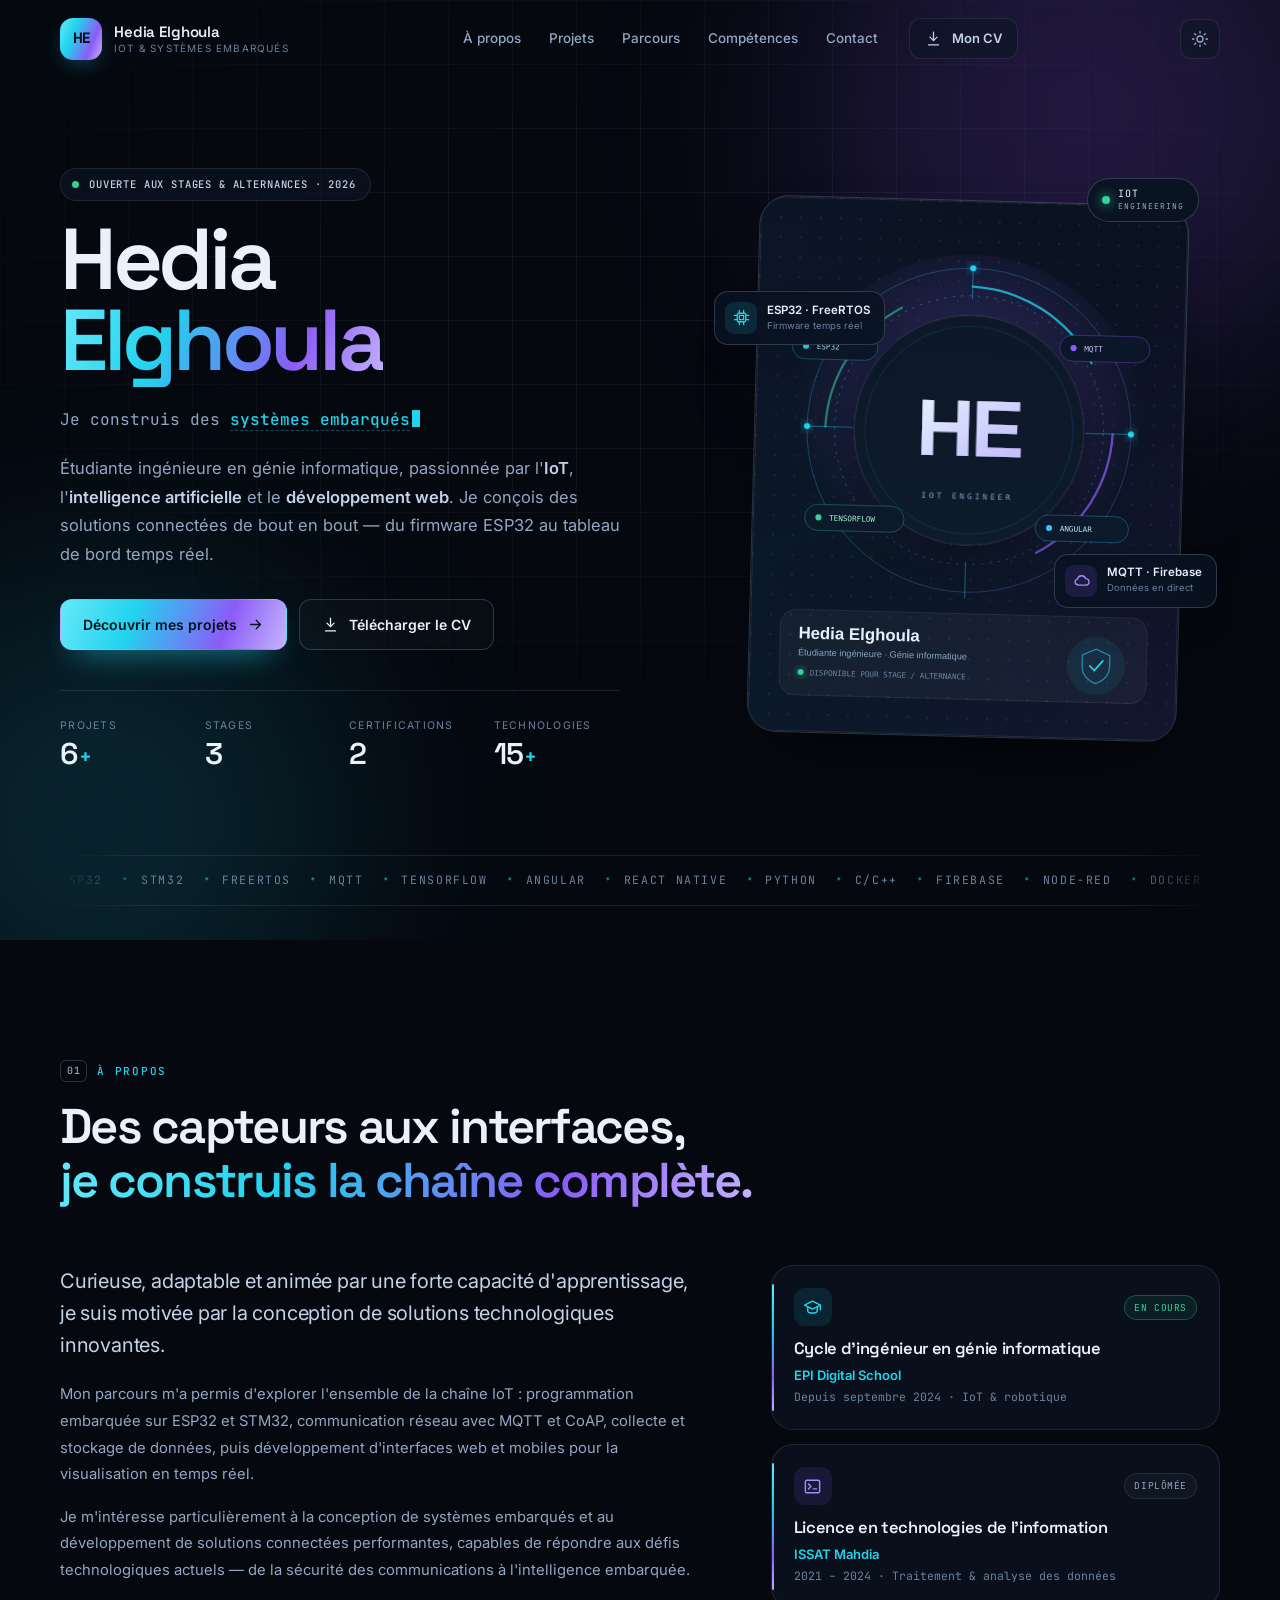
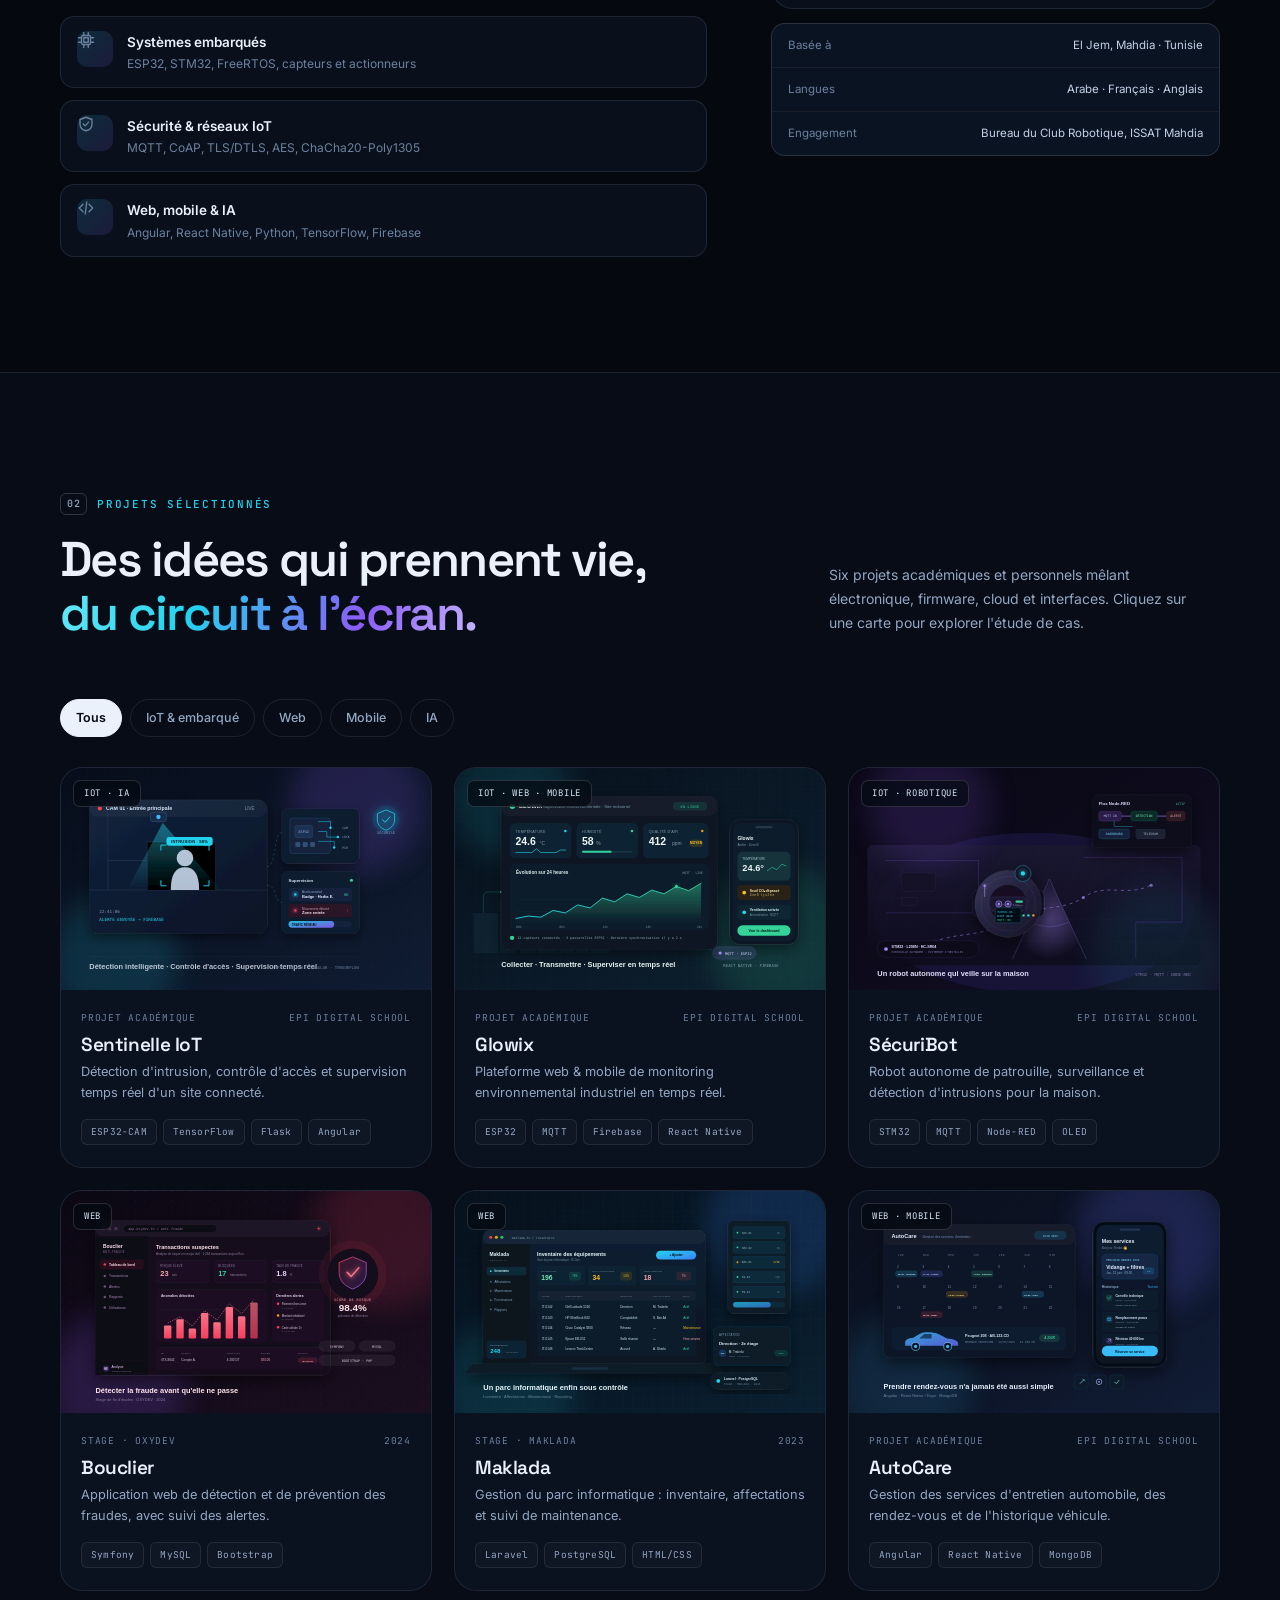
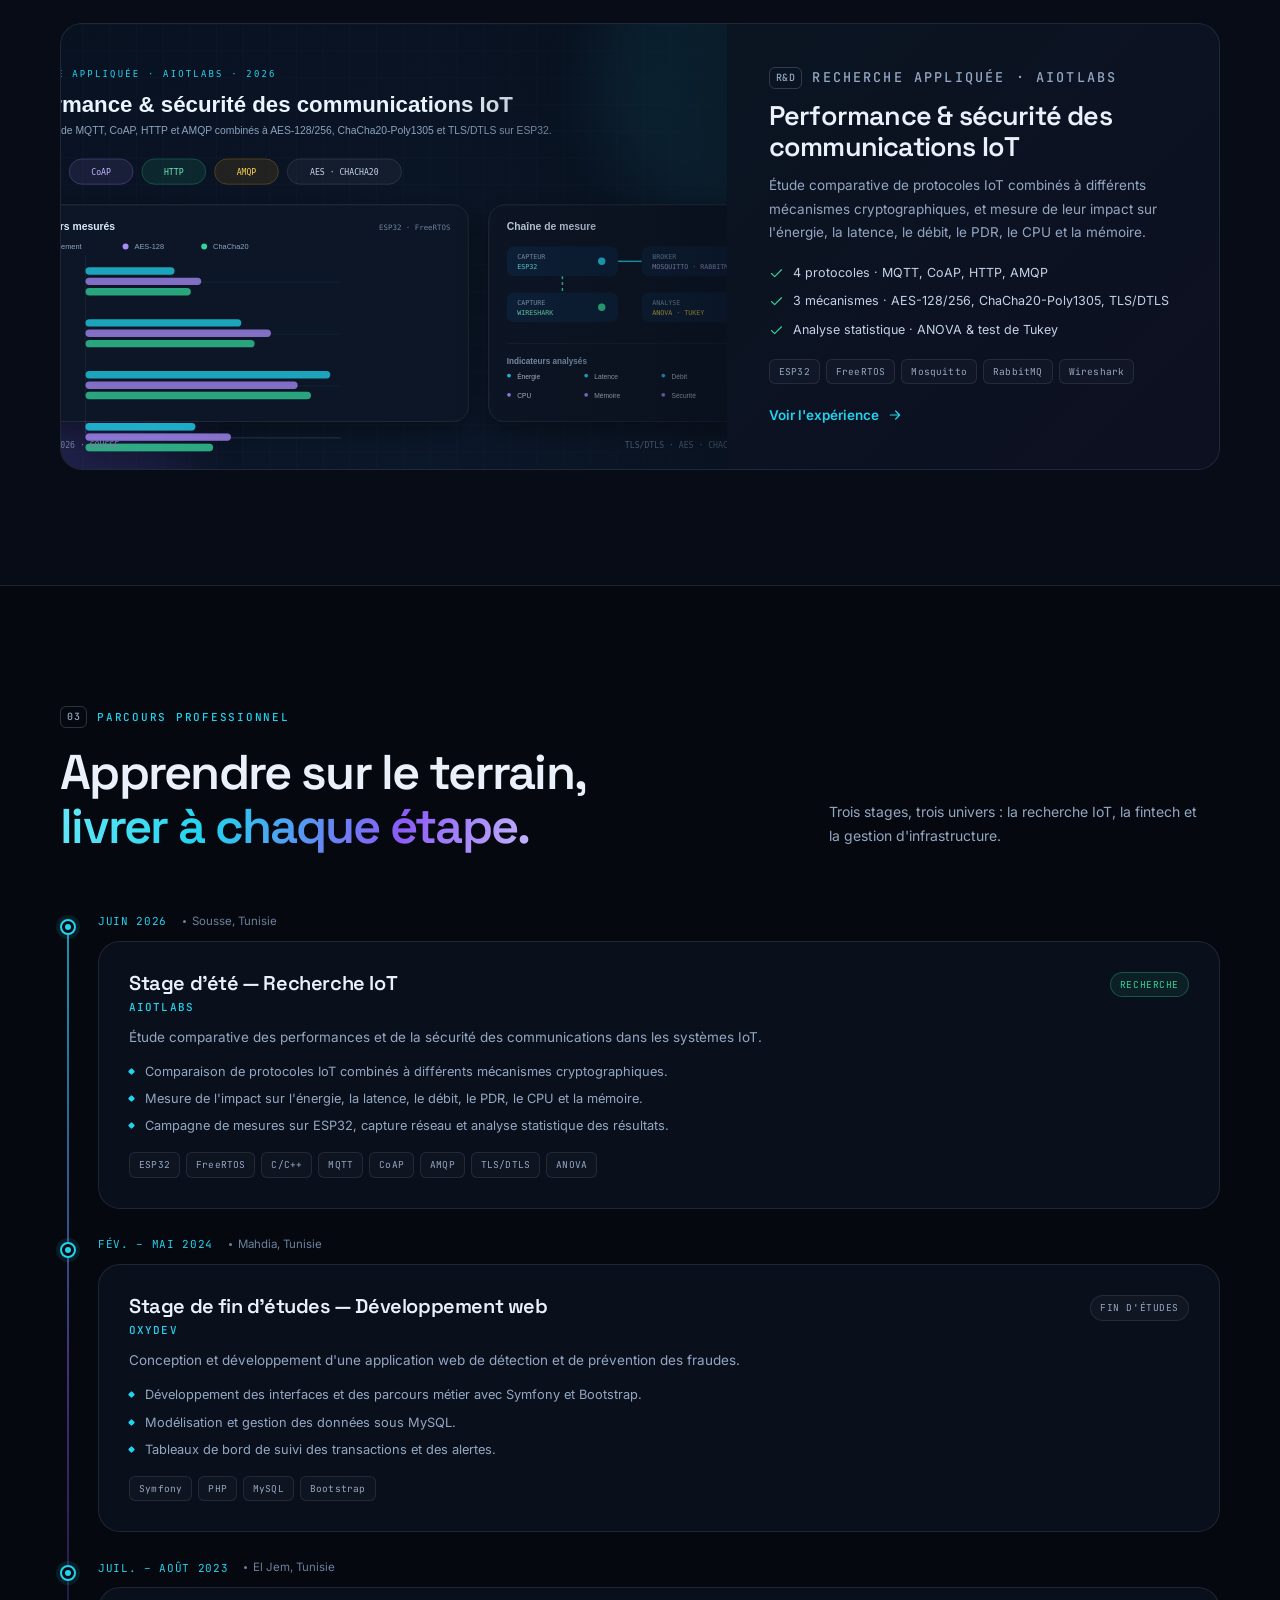
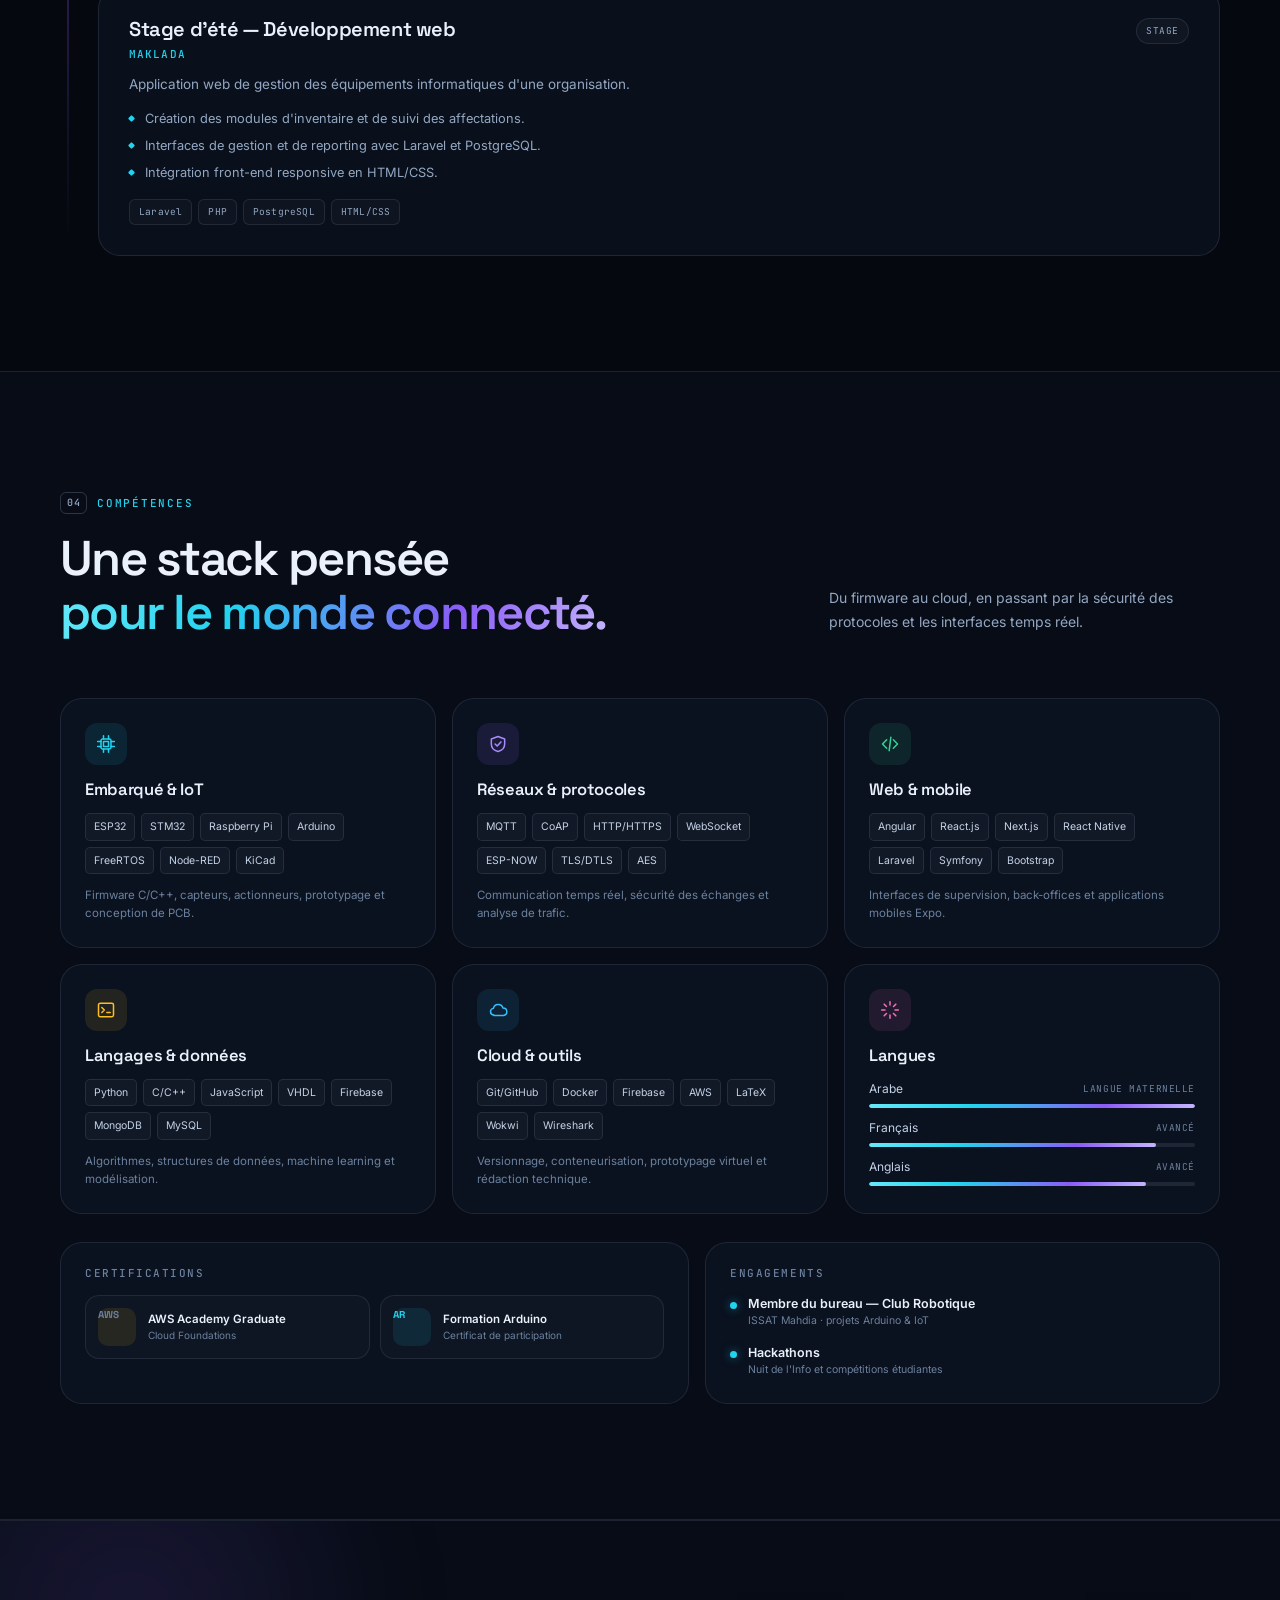
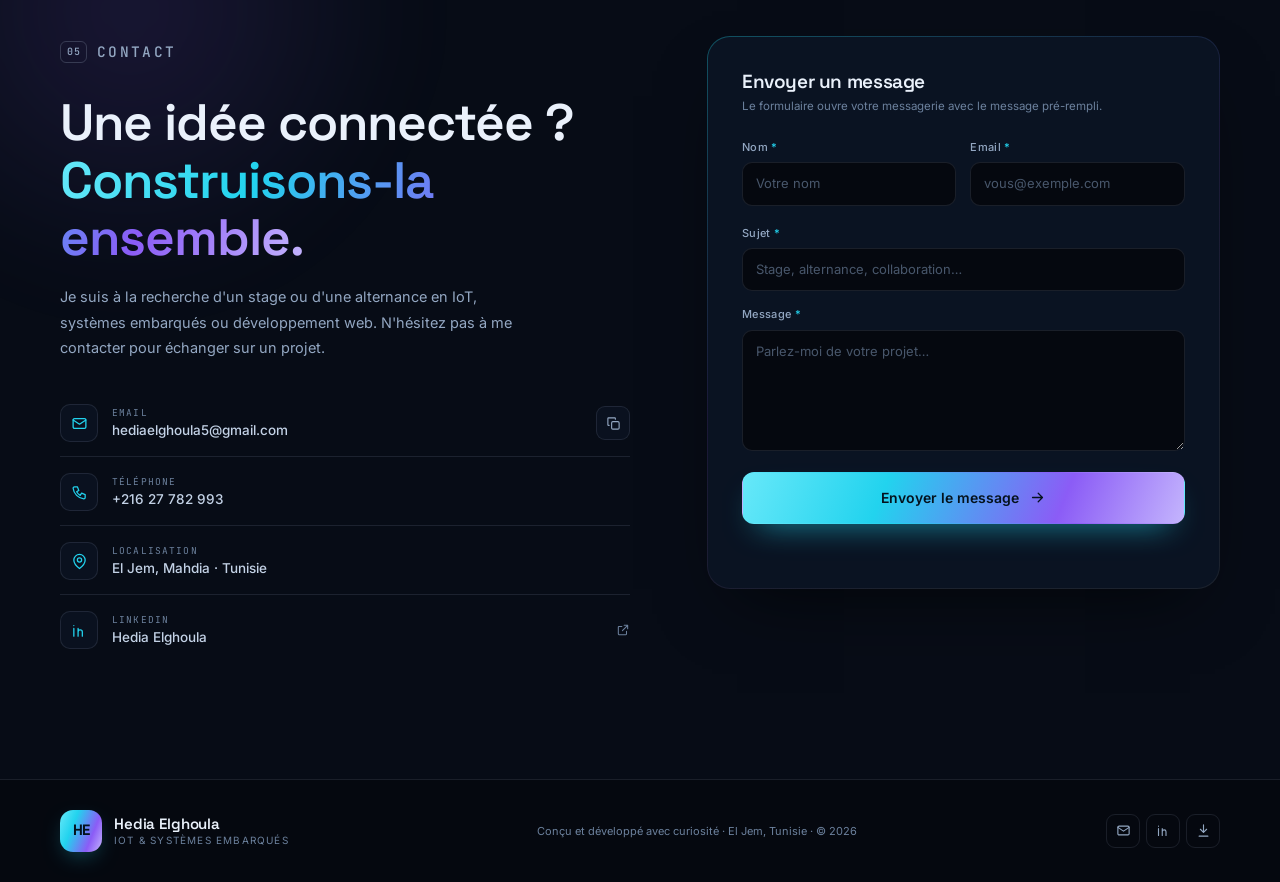
==== commit 6ca9eedb: "Initial commit" ====
--- a/index.html
+++ b/index.html
@@ -1,663 +1,745 @@
-<!doctype html><html><head><meta charset=utf8><meta name=viewport content="width=device-width,initial-scale=1,viewport-fit=cover"><style>:root{color-scheme:light;box-sizing:border-box;padding-top:env(safe-area-inset-top,0px);padding-bottom:env(safe-area-inset-bottom,0px)}html{scroll-padding-top:env(safe-area-inset-top,0px)}body{margin:0;padding:0;font:14px -apple-system,BlinkMacSystemFont,sans-serif;background:#fff;color:#000}img{max-width:100%}[hidden]:not([hidden=until-found i]){display:none!important}</style></head><body>
-<title>Hedia Elghoula</title>
-<meta name="claude:viewport-fit-sides" content="cover">
-<link rel="preconnect" href="https://fonts.googleapis.com">
-<link rel="preconnect" href="https://fonts.gstatic.com" crossorigin>
-<link rel="stylesheet" href="https://fonts.googleapis.com/css2?family=JetBrains+Mono:wght@400;500&family=Manrope:wght@400;500;600;700&family=Sora:wght@500;600;700&display=swap">
-<style>
-/* Concept : portfolio moderne en blocs (bento). Chaque projet porte sa propre illustration vectorielle sur une teinte douce, le reste reste sobre. */
-:root {
-  --bg: #F5F6FA;
-  --bg-glass: rgba(245, 246, 250, 0.88);
-  --surface: #FFFFFF;
-  --fg: #0E1224;
-  --muted: #525A72;
-  --line: #E1E4EE;
-  --accent: #2748E8;
-  --accent-fg: #FFFFFF;
-  --tint-blue: #E4EAFF;
-  --tint-mint: #D9F4EC;
-  --tint-amber: #FDEBC8;
-  --tint-coral: #FFE0DA;
-  --il-ink: #0E1224;
-  --il-panel: #FFFFFF;
-  --il-soft: #E1E4EE;
-  --il-a: #2748E8;
-  --il-b: #12A583;
-  --il-c: #F2A516;
-  --il-d: #E5533D;
-  --font-display: "Sora", "Helvetica Neue", Arial, sans-serif;
-  --font-body: "Manrope", system-ui, -apple-system, "Segoe UI", sans-serif;
-  --font-mono: "JetBrains Mono", ui-monospace, "SFMono-Regular", Menlo, monospace;
-}
-@media (prefers-color-scheme: dark) {
-  :root:not([data-theme="light"]) {
-    --bg: #0B0E1A;
-    --bg-glass: rgba(11, 14, 26, 0.88);
-    --surface: #131829;
-    --fg: #EDEFF7;
-    --muted: #9AA3BD;
-    --line: #252C44;
-    --accent: #7C95FF;
-    --accent-fg: #0B0E1A;
-    --tint-blue: #18214A;
-    --tint-mint: #0F2F29;
-    --tint-amber: #3A2D10;
-    --tint-coral: #3B1B18;
-    --il-ink: #EDEFF7;
-    --il-panel: #1B2138;
-    --il-soft: #2A3150;
-    --il-a: #7C95FF;
-    --il-b: #3DD6AE;
-    --il-c: #F5B942;
-    --il-d: #FF7A63;
-    color-scheme: dark;
+<!DOCTYPE html>
+<html lang="fr">
+<head>
+  <meta charset="UTF-8">
+  <meta name="viewport" content="width=device-width, initial-scale=1.0">
+  <title>Hedia Elghoula — Ingénieure IoT &amp; Systèmes embarqués</title>
+  <meta name="description" content="Portfolio de Hedia Elghoula, étudiante ingénieure en génie informatique spécialisée en IoT. Systèmes embarqués, intelligence artificielle, réseaux, développement web et mobile.">
+  <meta name="author" content="Hedia Elghoula">
+  <meta name="theme-color" content="#05080f">
+  <meta property="og:type" content="website">
+  <meta property="og:title" content="Hedia Elghoula — Ingénieure IoT & Systèmes embarqués">
+  <meta property="og:description" content="Des objets connectés aux interfaces : systèmes embarqués, IA, réseaux et développement web/mobile.">
+  <meta property="og:image" content="assets/img/og-image.png">
+  <meta property="og:image:width" content="1200">
+  <meta property="og:image:height" content="630">
+  <meta property="og:image:alt" content="Hedia Elghoula — Portfolio IoT et systèmes embarqués">
+  <meta property="og:locale" content="fr_FR">
+  <meta name="twitter:card" content="summary_large_image">
+  <meta name="twitter:title" content="Hedia Elghoula — Ingénieure IoT & Systèmes embarqués">
+  <meta name="twitter:description" content="Des objets connectés aux interfaces : systèmes embarqués, IA, réseaux et développement web/mobile.">
+  <meta name="twitter:image" content="assets/img/og-image.png">
+  <link rel="icon" href="assets/img/favicon.svg" type="image/svg+xml">
+  <link rel="preconnect" href="https://fonts.googleapis.com">
+  <link rel="preconnect" href="https://fonts.gstatic.com" crossorigin>
+  <link href="https://fonts.googleapis.com/css2?family=Inter:wght@400;500;600;700&family=Space+Grotesk:wght@400;500;600;700&family=JetBrains+Mono:wght@400;500&display=swap" rel="stylesheet">
+  <link rel="stylesheet" href="assets/css/style.css?v=8">
+  <script>document.documentElement.classList.add("js");</script>
+  <script type="application/ld+json">
+  {
+    "@context": "https://schema.org",
+    "@type": "Person",
+    "name": "Hedia Elghoula",
+    "jobTitle": "Étudiante ingénieure en génie informatique — IoT",
+    "email": "mailto:hediaelghoula5@gmail.com",
+    "telephone": "+216 27 782 993",
+    "address": { "@type": "PostalAddress", "addressLocality": "El Jem, Mahdia", "addressCountry": "TN" },
+    "knowsAbout": ["IoT", "Systèmes embarqués", "ESP32", "STM32", "Intelligence artificielle", "MQTT", "Développement web", "Réseaux"],
+    "alumniOf": [
+      { "@type": "CollegeOrUniversity", "name": "EPI Digital School" },
+      { "@type": "CollegeOrUniversity", "name": "ISSAT Mahdia" }
+    ]
   }
-}
-:root[data-theme="dark"] {
-  --bg: #0B0E1A;
-  --bg-glass: rgba(11, 14, 26, 0.88);
-  --surface: #131829;
-  --fg: #EDEFF7;
-  --muted: #9AA3BD;
-  --line: #252C44;
-  --accent: #7C95FF;
-  --accent-fg: #0B0E1A;
-  --tint-blue: #18214A;
-  --tint-mint: #0F2F29;
-  --tint-amber: #3A2D10;
-  --tint-coral: #3B1B18;
-  --il-ink: #EDEFF7;
-  --il-panel: #1B2138;
-  --il-soft: #2A3150;
-  --il-a: #7C95FF;
-  --il-b: #3DD6AE;
-  --il-c: #F5B942;
-  --il-d: #FF7A63;
-  color-scheme: dark;
-}
-
-* { box-sizing: border-box; }
-html { scroll-behavior: smooth; }
-body {
-  background: var(--bg);
-  color: var(--fg);
-  font-family: var(--font-body);
-  font-size: 16px;
-  line-height: 1.6;
-  padding-block: 0;
-  padding-left: max(16px, env(safe-area-inset-left, 0px));
-  padding-right: max(16px, env(safe-area-inset-right, 0px));
-}
-body::before { content: ""; position: fixed; inset: 0 0 auto; height: env(safe-area-inset-top, 0px); z-index: 30; background: var(--bg); }
-a { color: var(--accent); text-underline-offset: 3px; }
-a:focus-visible, button:focus-visible { outline: 3px solid var(--accent); outline-offset: 3px; border-radius: 6px; }
-.wrap { max-width: 1180px; margin: 0 auto; }
-h1, h2, h3 { font-family: var(--font-display); text-wrap: balance; margin: 0; line-height: 1.12; letter-spacing: -0.02em; }
-p { margin: 0; }
-ul { margin: 0; padding: 0; list-style: none; }
-.eyebrow { font-family: var(--font-mono); font-size: 12.5px; letter-spacing: 0.06em; text-transform: uppercase; color: var(--muted); }
-
-/* En-tête */
-.top {
-  position: sticky; top: env(safe-area-inset-top, 0px); z-index: 20;
-  background: var(--bg-glass); backdrop-filter: blur(10px); -webkit-backdrop-filter: blur(10px);
-  display: flex; flex-wrap: wrap; gap: 8px 24px; align-items: center; justify-content: space-between;
-  padding-block: 12px; border-bottom: 1px solid var(--line);
-}
-.brand { font-family: var(--font-display); font-weight: 700; font-size: 17px; letter-spacing: -0.01em; }
-.brand span { color: var(--accent); }
-.nav { display: flex; flex-wrap: wrap; gap: 2px 6px; }
-.nav a { font-size: 14px; font-weight: 600; color: var(--fg); text-decoration: none; padding: 9px 14px; border-radius: 999px; }
-.nav a:hover { background: var(--surface); color: var(--accent); }
-
-/* Boutons */
-.btn {
-  display: inline-flex; align-items: center; justify-content: center; min-height: 48px; padding: 12px 24px;
-  font: 700 15px var(--font-body); text-decoration: none; cursor: pointer;
-  border: 1.5px solid var(--accent); border-radius: 999px; background: var(--accent); color: var(--accent-fg);
-  transition: transform .2s ease, background .2s ease;
-}
-.btn:hover { transform: translateY(-2px); }
-.btn.ghost { background: transparent; color: var(--fg); border-color: var(--line); }
-.btn.ghost:hover { background: var(--surface); border-color: var(--fg); }
-
-/* Hero */
-.hero { display: grid; grid-template-columns: minmax(0, 1.1fr) minmax(0, 1fr); gap: 56px; align-items: center; padding-block: 64px 48px; }
-.hero h1 { font-size: clamp(44px, 7.4vw, 88px); font-weight: 700; margin-block: 18px 20px; }
-.hero .role { font-family: var(--font-display); font-size: clamp(19px, 2.4vw, 26px); font-weight: 500; color: var(--accent); letter-spacing: -0.01em; }
-.hero .lead { margin-top: 20px; max-width: 54ch; color: var(--muted); font-size: 18px; }
-.hero-actions { display: flex; flex-wrap: wrap; gap: 12px; margin-top: 32px; }
-.stats { display: flex; flex-wrap: wrap; gap: 12px 40px; margin-top: 44px; padding-top: 28px; border-top: 1px solid var(--line); }
-.stat b { display: block; font-family: var(--font-display); font-size: 34px; font-weight: 700; line-height: 1; letter-spacing: -0.02em; font-variant-numeric: tabular-nums; }
-.stat span { font-size: 14px; color: var(--muted); }
-.hero-art { background: var(--tint-blue); border-radius: 32px; padding: 20px; }
-.hero-art svg { width: 100%; height: auto; display: block; }
-
-/* Illustrations */
-.il { background: var(--tile, var(--tint-blue)); border-radius: 20px; overflow: hidden; }
-.il svg { display: block; width: 100%; height: auto; }
-.t-blue { --tile: var(--tint-blue); }
-.t-mint { --tile: var(--tint-mint); }
-.t-amber { --tile: var(--tint-amber); }
-.t-coral { --tile: var(--tint-coral); }
-.ln { stroke: var(--il-ink); stroke-width: 2; stroke-linecap: round; stroke-linejoin: round; }
-.thin { stroke: var(--il-ink); stroke-width: 1.2; stroke-opacity: .28; fill: none; }
-.nf { fill: none; }
-.pn { fill: var(--il-panel); }
-.soft { fill: var(--il-soft); }
-.fa { fill: var(--il-a); } .fb { fill: var(--il-b); } .fc { fill: var(--il-c); } .fd { fill: var(--il-d); }
-.fink { fill: var(--il-ink); }
-.facc { fill: var(--accent); }
-.sa, .sb, .sc, .sd { fill: none; stroke-width: 3.5; stroke-linecap: round; stroke-linejoin: round; }
-.sa { stroke: var(--il-a); } .sb { stroke: var(--il-b); } .sc { stroke: var(--il-c); } .sd { stroke: var(--il-d); }
-.tx { font-family: var(--font-mono); font-weight: 500; }
-.on-acc { fill: var(--accent-fg); }
-.flow { stroke-dasharray: 5 9; animation: flow 1.6s linear infinite; }
-@keyframes flow { to { stroke-dashoffset: -28; } }
-
-/* Sections */
-section { padding-block: 72px; }
-.sec-head { margin-bottom: 36px; max-width: 760px; }
-.sec-head h2 { font-size: clamp(30px, 4.4vw, 46px); font-weight: 700; margin-top: 10px; }
-
-.card { background: var(--surface); border: 1px solid var(--line); border-radius: 28px; transition: transform .25s ease, box-shadow .25s ease; }
-.card:hover { transform: translateY(-4px); box-shadow: 0 18px 40px -24px rgba(14, 18, 36, 0.35); }
-
-.tags { display: flex; flex-wrap: wrap; gap: 6px; }
-.tags li { font-family: var(--font-mono); font-size: 12.5px; line-height: 1; padding: 8px 11px; border-radius: 999px; background: var(--bg); border: 1px solid var(--line); color: var(--fg); }
-
-/* Projet phare */
-.feature { display: grid; grid-template-columns: minmax(0, 1.15fr) minmax(0, 1fr); gap: 36px; padding: 14px; align-items: stretch; margin-bottom: 20px; }
-.feature .il { height: 100%; display: flex; align-items: center; }
-.feature-body { padding: 22px 22px 22px 6px; display: flex; flex-direction: column; gap: 14px; justify-content: center; min-width: 0; }
-.feature h3 { font-size: clamp(24px, 3vw, 34px); font-weight: 700; }
-.feature p { color: var(--muted); }
-.plan { display: grid; gap: 12px; margin-top: 6px; }
-.plan-row { display: grid; grid-template-columns: 96px minmax(0, 1fr); gap: 10px; align-items: baseline; }
-
-/* Grille de projets */
-.grid2 { display: grid; grid-template-columns: repeat(2, minmax(0, 1fr)); gap: 20px; }
-.project { padding: 14px; display: flex; flex-direction: column; min-width: 0; }
-.project-body { padding: 22px 12px 12px; display: flex; flex-direction: column; gap: 10px; flex: 1; min-width: 0; }
-.project h3 { font-size: 22px; font-weight: 700; }
-.project p { color: var(--muted); flex: 1; }
-.project .tags { margin-top: 6px; }
-
-/* Expériences */
-.grid3 { display: grid; grid-template-columns: repeat(3, minmax(0, 1fr)); gap: 20px; }
-.job { padding: 28px; display: flex; flex-direction: column; gap: 10px; min-width: 0; }
-.chip { align-self: flex-start; font-family: var(--font-mono); font-size: 12.5px; padding: 6px 12px; border-radius: 999px; background: var(--tint-blue); color: var(--fg); }
-.job h3 { font-size: 21px; font-weight: 700; margin-top: 6px; }
-.where { font-size: 14px; color: var(--muted); }
-.job ul.pts { display: grid; gap: 8px; color: var(--muted); font-size: 15px; flex: 1; }
-.job ul.pts li { position: relative; padding-left: 18px; }
-.job ul.pts li::before { content: ""; position: absolute; left: 0; top: 0.65em; width: 8px; height: 8px; border-radius: 50%; background: var(--accent); }
-.job .tags { margin-top: 8px; }
-
-/* Compétences */
-.skill { padding: 26px; display: flex; flex-direction: column; gap: 16px; min-width: 0; }
-.skill h3 { font-size: 18px; font-weight: 700; }
-.skill .tags li { background: var(--bg); }
-
-/* Parcours */
-.edu { padding: 28px; display: flex; flex-direction: column; gap: 8px; min-width: 0; }
-.edu h3 { font-size: 21px; font-weight: 700; }
-.edu p { color: var(--muted); }
-.edu ul.plain { display: grid; gap: 8px; color: var(--muted); }
-.edu ul.plain li { position: relative; padding-left: 18px; }
-.edu ul.plain li::before { content: ""; position: absolute; left: 0; top: 0.65em; width: 8px; height: 8px; border-radius: 50%; background: var(--accent); }
-
-/* Contact */
-.contact { background: var(--accent); color: var(--accent-fg); border-radius: 36px; padding: clamp(28px, 5vw, 56px); display: grid; grid-template-columns: minmax(0, 1fr) minmax(0, 1fr); gap: 32px 56px; align-items: center; }
-.contact h2 { font-size: clamp(28px, 4vw, 42px); font-weight: 700; }
-.contact .eyebrow { color: var(--accent-fg); opacity: .85; }
-.contact p.sub { margin-top: 14px; opacity: .92; max-width: 44ch; }
-.clist { display: grid; gap: 12px; }
-.crow { display: grid; grid-template-columns: minmax(0, 1fr) auto; gap: 12px; align-items: center; padding: 14px 14px 14px 20px; border: 1.5px solid var(--accent-fg); border-radius: 20px; }
-.crow small { display: block; font-family: var(--font-mono); font-size: 11.5px; letter-spacing: 0.06em; text-transform: uppercase; opacity: .85; }
-.crow span.v { font-family: var(--font-mono); font-size: 15px; overflow-wrap: anywhere; user-select: all; }
-.copy { min-height: 44px; min-width: 92px; padding: 8px 16px; font: 700 13px var(--font-body); background: var(--accent-fg); color: var(--accent); border: 0; border-radius: 999px; cursor: pointer; }
-.copy:hover { opacity: .9; }
-.contact a:focus-visible, .contact button:focus-visible { outline-color: var(--accent-fg); }
-
-footer { padding-block: 32px 44px; display: flex; flex-wrap: wrap; justify-content: space-between; gap: 8px 24px; }
-
-@media (max-width: 960px) {
-  .hero { grid-template-columns: minmax(0, 1fr); gap: 40px; padding-block: 40px 32px; }
-  .feature { grid-template-columns: minmax(0, 1fr); gap: 8px; }
-  .feature-body { padding: 18px 12px 12px; }
-  .grid3 { grid-template-columns: minmax(0, 1fr); }
-  .contact { grid-template-columns: minmax(0, 1fr); }
-  section { padding-block: 52px; }
-}
-@media (max-width: 720px) {
-  .grid2 { grid-template-columns: minmax(0, 1fr); }
-  .grid-skills { grid-template-columns: minmax(0, 1fr) !important; }
-}
-@media (max-width: 520px) {
-  .plan-row { grid-template-columns: minmax(0, 1fr); gap: 6px; }
-  .stats { gap: 16px 28px; }
-}
-@media (prefers-reduced-motion: reduce) {
-  html { scroll-behavior: auto; }
-  .flow { animation: none; }
-  .card, .btn { transition: none; }
-  .card:hover, .btn:hover { transform: none; }
-}
-</style>
-
-<div class="wrap">
-  <header class="top">
-    <span class="brand">Hedia<span>.</span>Elghoula</span>
-    <nav class="nav" aria-label="Navigation principale">
-      <a href="#projets">Projets</a>
-      <a href="#experience">Expériences</a>
-      <a href="#competences">Compétences</a>
-      <a href="#formation">Parcours</a>
-      <a href="#contact">Contact</a>
-    </nav>
+  </script>
+</head>
+<body>
+  <a class="skip-link" href="#contenu">Aller au contenu</a>
+
+  <svg class="icon-sprite" aria-hidden="true" focusable="false">
+    <symbol id="i-arrow" viewBox="0 0 24 24"><path d="M5 12h14M13 6l6 6-6 6"/></symbol>
+    <symbol id="i-arrow-up" viewBox="0 0 24 24"><path d="M12 19V5M6 11l6-6 6 6"/></symbol>
+    <symbol id="i-download" viewBox="0 0 24 24"><path d="M12 3v12M7 10l5 5 5-5M5 21h14"/></symbol>
+    <symbol id="i-mail" viewBox="0 0 24 24"><rect x="3" y="5" width="18" height="14" rx="2"/><path d="m3 7 9 6 9-6"/></symbol>
+    <symbol id="i-phone" viewBox="0 0 24 24"><path d="M5 4h4l2 5-3 2a12 12 0 0 0 5 5l2-3 5 2v4a2 2 0 0 1-2 2A17 17 0 0 1 3 6a2 2 0 0 1 2-2Z"/></symbol>
+    <symbol id="i-pin" viewBox="0 0 24 24"><path d="M20 10c0 6-8 12-8 12S4 16 4 10a8 8 0 1 1 16 0Z"/><circle cx="12" cy="10" r="3"/></symbol>
+    <symbol id="i-linkedin" viewBox="0 0 24 24"><path d="M4 9v11M4 5v.01M10 20v-6a3 3 0 0 1 6 0v6M10 9v11"/></symbol>
+    <symbol id="i-sun" viewBox="0 0 24 24"><circle cx="12" cy="12" r="4"/><path d="M12 2v2M12 20v2M4.9 4.9l1.4 1.4M17.7 17.7l1.4 1.4M2 12h2M20 12h2M4.9 19.1l1.4-1.4M17.7 6.3l1.4-1.4"/></symbol>
+    <symbol id="i-moon" viewBox="0 0 24 24"><path d="M21 13A9 9 0 1 1 11 3a7 7 0 0 0 10 10Z"/></symbol>
+    <symbol id="i-menu" viewBox="0 0 24 24"><path d="M4 7h16M4 12h16M4 17h16"/></symbol>
+    <symbol id="i-close" viewBox="0 0 24 24"><path d="M6 6l12 12M18 6 6 18"/></symbol>
+    <symbol id="i-copy" viewBox="0 0 24 24"><rect x="9" y="9" width="12" height="12" rx="2"/><path d="M5 15H4a1 1 0 0 1-1-1V4a1 1 0 0 1 1-1h10a1 1 0 0 1 1 1v1"/></symbol>
+    <symbol id="i-check" viewBox="0 0 24 24"><path d="m4 12 5 5L20 6"/></symbol>
+    <symbol id="i-spark" viewBox="0 0 24 24"><path d="M12 2v4M12 18v4M2 12h4M18 12h4M5 5l2.8 2.8M16.2 16.2 19 19M19 5l-2.8 2.8M7.8 16.2 5 19"/></symbol>
+    <symbol id="i-cpu" viewBox="0 0 24 24"><rect x="6" y="6" width="12" height="12" rx="2"/><rect x="9" y="9" width="6" height="6"/><path d="M9 2v4M15 2v4M9 18v4M15 18v4M2 9h4M2 15h4M18 9h4M18 15h4"/></symbol>
+    <symbol id="i-code" viewBox="0 0 24 24"><path d="m8 7-5 5 5 5M16 7l5 5-5 5M13 4l-2 16"/></symbol>
+    <symbol id="i-cloud" viewBox="0 0 24 24"><path d="M7 18a4 4 0 0 1-.6-7.95A6 6 0 0 1 18 9.5a4.5 4.5 0 0 1 .5 8.98H7Z"/></symbol>
+    <symbol id="i-shield" viewBox="0 0 24 24"><path d="M12 3 20 6v6c0 5-3.5 8-8 9-4.5-1-8-4-8-9V6Z"/><path d="m8.5 12 2.5 2.5 4.5-5"/></symbol>
+    <symbol id="i-external" viewBox="0 0 24 24"><path d="M14 4h6v6M20 4l-9 9M18 14v5a1 1 0 0 1-1 1H5a1 1 0 0 1-1-1V7a1 1 0 0 1 1-1h5"/></symbol>
+    <symbol id="i-graduation" viewBox="0 0 24 24"><path d="m2 9 10-5 10 5-10 5Z"/><path d="M6 11.5V16c0 1.7 2.7 3 6 3s6-1.3 6-3v-4.5M22 9v6"/></symbol>
+    <symbol id="i-terminal" viewBox="0 0 24 24"><rect x="3" y="4" width="18" height="16" rx="2"/><path d="m7 9 3 3-3 3M13 15h4"/></symbol>
+  </svg>
+
+  <div class="scroll-progress" aria-hidden="true"><span id="scrollBar"></span></div>
+
+  <header class="site-header" id="siteHeader">
+    <div class="container header-inner">
+      <a class="brand" href="#accueil" aria-label="Hedia Elghoula — Accueil">
+        <span class="brand-mark">HE</span>
+        <span class="brand-text">
+          <strong>Hedia Elghoula</strong>
+          <small>IoT &amp; systèmes embarqués</small>
+        </span>
+      </a>
+
+      <nav class="main-nav" id="mainNav" aria-label="Navigation principale">
+        <button class="nav-close" id="navClose" type="button" aria-label="Fermer le menu">
+          <svg class="icon"><use href="#i-close"></use></svg>
+        </button>
+        <ul>
+          <li><a href="#a-propos" class="nav-link">À propos</a></li>
+          <li><a href="#projets" class="nav-link">Projets</a></li>
+          <li><a href="#parcours" class="nav-link">Parcours</a></li>
+          <li><a href="#competences" class="nav-link">Compétences</a></li>
+          <li><a href="#contact" class="nav-link">Contact</a></li>
+        </ul>
+        <a class="btn btn-ghost nav-cv" href="assets/cv/Hedia-Elghoula-CV.pdf" download>
+          <svg class="icon"><use href="#i-download"></use></svg>
+          <span>Mon CV</span>
+        </a>
+      </nav>
+
+      <div class="header-actions">
+        <button class="icon-btn" id="themeToggle" type="button" aria-label="Basculer le thème clair / sombre" aria-pressed="false">
+          <svg class="icon icon-sun"><use href="#i-sun"></use></svg>
+          <svg class="icon icon-moon"><use href="#i-moon"></use></svg>
+        </button>
+        <button class="icon-btn menu-toggle" id="menuToggle" type="button" aria-label="Ouvrir le menu" aria-expanded="false" aria-controls="mainNav">
+          <svg class="icon"><use href="#i-menu"></use></svg>
+        </button>
+      </div>
+    </div>
   </header>
 
-  <main>
-    <div class="hero">
-      <div>
-        <p class="eyebrow">Génie informatique · IoT &amp; Robotic-programming</p>
-        <h1>Hedia Elghoula</h1>
-        <p class="role">Étudiante ingénieure, spécialisée en IoT</p>
-        <p class="lead">Je conçois des systèmes connectés, du capteur sur ESP32 jusqu'à l'application web et mobile. Passionnée par les systèmes embarqués, la robotique et l'intelligence artificielle.</p>
-        <div class="hero-actions">
-          <a class="btn" href="#projets">Voir mes projets</a>
-          <a class="btn ghost" href="#contact">Me contacter</a>
-        </div>
-        <div class="stats">
-          <div class="stat"><b>5</b><span>projets réalisés</span></div>
-          <div class="stat"><b>3</b><span>stages en entreprise</span></div>
-          <div class="stat"><b>3</b><span>langues parlées</span></div>
-        </div>
-      </div>
-
-      <div class="hero-art" role="img" aria-label="Illustration : une puce ESP32 reliée à MQTT, TLS, IA et au cloud par des pistes de circuit">
-        <svg viewBox="0 0 520 440" aria-hidden="true">
-          <g class="nf ln" stroke-width="2.5">
-            <path class="flow" d="M205 132 V96 H126"/>
-            <path class="flow" d="M315 132 V96 H394"/>
-            <path class="flow" d="M205 308 V344 H126"/>
-            <path class="flow" d="M315 308 V344 H394"/>
-            <path class="flow" d="M160 220 H70"/>
-            <path class="flow" d="M360 220 H450"/>
-          </g>
-          <g class="ln">
-            <path d="M232 132 V150 M260 132 V150 M288 132 V150"/>
-            <path d="M232 290 V308 M260 290 V308 M288 290 V308"/>
-            <path d="M162 180 H180 M162 260 H180 M340 180 H358 M340 260 H358"/>
-          </g>
-          <rect class="facc" x="180" y="150" width="160" height="140" rx="22"/>
-          <rect class="nf" x="192" y="162" width="136" height="116" rx="14" stroke="var(--accent-fg)" stroke-opacity=".45" stroke-width="1.5"/>
-          <text class="on-acc" x="260" y="214" text-anchor="middle" font-family="Sora, Arial, sans-serif" font-size="28" font-weight="700">ESP32</text>
-          <text class="on-acc tx" x="260" y="240" text-anchor="middle" font-size="13">FreeRTOS</text>
-
-          <rect class="pn ln" x="30" y="78" width="96" height="36" rx="18"/>
-          <text class="tx fink" x="78" y="101" text-anchor="middle" font-size="15">MQTT</text>
-          <rect class="pn ln" x="394" y="78" width="96" height="36" rx="18"/>
-          <text class="tx fink" x="442" y="101" text-anchor="middle" font-size="15">TLS</text>
-          <rect class="pn ln" x="30" y="326" width="96" height="36" rx="18"/>
-          <text class="tx fink" x="78" y="349" text-anchor="middle" font-size="15">IA</text>
-          <rect class="pn ln" x="394" y="326" width="96" height="36" rx="18"/>
-          <text class="tx fink" x="442" y="349" text-anchor="middle" font-size="15">Cloud</text>
-          <circle class="fc" cx="62" cy="220" r="8"/>
-          <circle class="fb" cx="458" cy="220" r="8"/>
-        </svg>
-      </div>
-    </div>
-
-    <section id="projets">
-      <div class="sec-head">
-        <p class="eyebrow">Projets</p>
-        <h2>Des systèmes que j'ai construits et mesurés</h2>
-      </div>
-
-      <article class="card feature">
-        <div class="il t-blue">
-          <svg viewBox="0 0 640 400" role="img" aria-label="Illustration : un ESP32 envoie des paquets chiffrés vers un serveur, avec un graphique de comparaison en dessous">
-            <path class="ln" d="M28 95h12M28 120h12M28 145h12M28 170h12M28 195h12M210 95h12M210 120h12M210 145h12M210 170h12M210 195h12"/>
-            <rect class="ln pn" x="40" y="70" width="170" height="150" rx="16"/>
-            <rect class="facc" x="75" y="105" width="100" height="80" rx="10"/>
-            <text class="on-acc" x="125" y="153" text-anchor="middle" font-family="Sora, Arial, sans-serif" font-size="20" font-weight="700">ESP32</text>
-            <circle class="fb" cx="62" cy="205" r="5"/>
-            <circle class="fc" cx="82" cy="205" r="5"/>
-
-            <path class="ln nf flow" d="M222 149 H430"/>
-            <rect class="fc" x="244" y="138" width="26" height="22" rx="5"/>
-            <rect class="fc" x="372" y="138" width="26" height="22" rx="5"/>
-            <circle class="fb ln" cx="320" cy="149" r="28"/>
-            <rect class="pn" x="307" y="147" width="26" height="19" rx="4"/>
-            <path class="ln nf" d="M313 147 v-7 a7 7 0 0 1 14 0 v7"/>
-
-            <rect class="ln pn" x="430" y="70" width="170" height="46" rx="12"/>
-            <rect class="ln pn" x="430" y="126" width="170" height="46" rx="12"/>
-            <rect class="ln pn" x="430" y="182" width="170" height="46" rx="12"/>
-            <circle class="fb" cx="452" cy="93" r="5"/><rect class="soft" x="468" y="88" width="108" height="10" rx="5"/>
-            <circle class="fc" cx="452" cy="149" r="5"/><rect class="soft" x="468" y="144" width="86" height="10" rx="5"/>
-            <circle class="fd" cx="452" cy="205" r="5"/><rect class="soft" x="468" y="200" width="100" height="10" rx="5"/>
-
-            <rect class="ln pn" x="40" y="250" width="560" height="122" rx="16"/>
-            <path class="thin" d="M60 352 H580 M60 322 H580 M60 292 H580"/>
-            <rect class="fa" x="72" y="304" width="26" height="48" rx="5"/>
-            <rect class="fb" x="128" y="282" width="26" height="70" rx="5"/>
-            <rect class="fc" x="184" y="312" width="26" height="40" rx="5"/>
-            <rect class="fd" x="240" y="288" width="26" height="64" rx="5"/>
-            <rect class="fa" x="296" y="318" width="26" height="34" rx="5"/>
-            <rect class="fb" x="352" y="294" width="26" height="58" rx="5"/>
-            <rect class="fc" x="408" y="324" width="26" height="28" rx="5"/>
-            <rect class="fd" x="464" y="300" width="26" height="52" rx="5"/>
-            <path class="sa" d="M505 334 C 525 300, 545 336, 570 292"/>
-            <circle class="fa" cx="570" cy="292" r="6"/>
-          </svg>
-        </div>
-        <div class="feature-body">
-          <p class="eyebrow">Stage d'été · AIOTLABS · Sousse · juin 2026</p>
-          <h3>Performances et sécurité des communications IoT</h3>
-          <p>Étude comparative de protocoles IoT combinés à plusieurs mécanismes cryptographiques. J'ai mesuré leur impact sur l'énergie, la latence, le débit, le taux de livraison des paquets (PDR), le CPU et la mémoire d'un ESP32 sous FreeRTOS.</p>
-          <div class="plan">
-            <div class="plan-row"><span class="eyebrow">Protocoles</span><ul class="tags"><li>MQTT</li><li>CoAP</li><li>HTTP</li><li>AMQP</li></ul></div>
-            <div class="plan-row"><span class="eyebrow">Chiffrement</span><ul class="tags"><li>AES-128</li><li>AES-256</li><li>ChaCha20-Poly1305</li><li>TLS / DTLS</li></ul></div>
-            <div class="plan-row"><span class="eyebrow">Analyse</span><ul class="tags"><li>ANOVA</li><li>Test de Tukey</li><li>Wireshark</li></ul></div>
-          </div>
-        </div>
-      </article>
-
-      <ul class="grid2">
-        <li class="card project">
-          <div class="il t-coral">
-            <svg viewBox="0 0 640 400" role="img" aria-label="Illustration : une caméra détecte une silhouette, une porte à clavier et un journal d'événements">
-              <rect class="ln pn" x="40" y="40" width="300" height="220" rx="16"/>
-              <circle class="fd" cx="64" cy="64" r="6"/>
-              <rect class="soft" x="78" y="60" width="56" height="8" rx="4"/>
-              <circle class="soft ln" cx="190" cy="122" r="20"/>
-              <path class="soft ln" d="M148 238 C148 172 232 172 232 238 Z"/>
-              <rect class="nf" x="136" y="92" width="108" height="150" rx="6" stroke="var(--il-d)" stroke-width="3.5"/>
-              <circle class="fd" cx="136" cy="92" r="13"/>
-              <text x="136" y="97" text-anchor="middle" font-family="Sora, Arial, sans-serif" font-size="15" font-weight="700" fill="var(--il-panel)">!</text>
-
-              <rect class="ln pn" x="380" y="40" width="220" height="220" rx="16"/>
-              <rect class="soft ln" x="414" y="72" width="104" height="168" rx="8"/>
-              <circle class="fink" cx="502" cy="160" r="6"/>
-              <rect class="ln pn" x="542" y="86" width="42" height="90" rx="8"/>
-              <circle class="fb" cx="563" cy="100" r="4.5"/>
-              <circle class="fink" cx="553" cy="124" r="3.5"/><circle class="fink" cx="563" cy="124" r="3.5"/><circle class="fink" cx="573" cy="124" r="3.5"/>
-              <circle class="fink" cx="553" cy="140" r="3.5"/><circle class="fink" cx="563" cy="140" r="3.5"/><circle class="fink" cx="573" cy="140" r="3.5"/>
-              <circle class="fink" cx="553" cy="156" r="3.5"/><circle class="fink" cx="563" cy="156" r="3.5"/><circle class="fink" cx="573" cy="156" r="3.5"/>
-
-              <rect class="ln pn" x="40" y="284" width="560" height="96" rx="16"/>
-              <circle class="fd" cx="68" cy="308" r="6"/><rect class="soft" x="86" y="304" width="250" height="8" rx="4"/><rect class="soft" x="520" y="301" width="60" height="14" rx="7"/>
-              <circle class="fb" cx="68" cy="332" r="6"/><rect class="soft" x="86" y="328" width="190" height="8" rx="4"/><rect class="soft" x="520" y="325" width="60" height="14" rx="7"/>
-              <circle class="fc" cx="68" cy="356" r="6"/><rect class="soft" x="86" y="352" width="300" height="8" rx="4"/><rect class="soft" x="520" y="349" width="60" height="14" rx="7"/>
-            </svg>
-          </div>
-          <div class="project-body">
-            <p class="eyebrow">IoT · Intelligence artificielle</p>
-            <h3>Détection d'intrusion et contrôle d'accès</h3>
-            <p>Système IoT de détection d'intrusion, de contrôle d'accès et de supervision à distance.</p>
-            <ul class="tags"><li>ESP32</li><li>ESP32-CAM</li><li>Angular</li><li>Python</li><li>Flask</li><li>TensorFlow</li><li>Firebase</li><li>Wokwi</li></ul>
-          </div>
-        </li>
-
-        <li class="card project">
-          <div class="il t-mint">
-            <svg viewBox="0 0 640 400" role="img" aria-label="Illustration : un tableau de bord de capteurs avec des courbes, et une application mobile au premier plan">
-              <rect class="ln pn" x="40" y="40" width="560" height="320" rx="18"/>
-              <circle class="fd" cx="62" cy="60" r="5"/><circle class="fc" cx="80" cy="60" r="5"/><circle class="fb" cx="98" cy="60" r="5"/>
-              <path class="thin" d="M40 80 H600 M138 80 V360"/>
-              <rect class="soft" x="56" y="98" width="68" height="14" rx="7"/>
-              <rect class="soft" x="56" y="126" width="54" height="14" rx="7"/>
-              <rect class="soft" x="56" y="154" width="62" height="14" rx="7"/>
-              <rect class="fa" x="152" y="98" width="96" height="66" rx="12" fill-opacity=".18"/>
-              <rect class="fb" x="262" y="98" width="96" height="66" rx="12" fill-opacity=".22"/>
-              <rect class="fc" x="372" y="98" width="96" height="66" rx="12" fill-opacity=".28"/>
-              <circle class="fa" cx="172" cy="120" r="8"/><rect class="fink" x="166" y="140" width="56" height="10" rx="5" fill-opacity=".7"/>
-              <circle class="fb" cx="282" cy="120" r="8"/><rect class="fink" x="276" y="140" width="46" height="10" rx="5" fill-opacity=".7"/>
-              <circle class="fc" cx="392" cy="120" r="8"/><rect class="fink" x="386" y="140" width="60" height="10" rx="5" fill-opacity=".7"/>
-              <rect class="ln pn" x="152" y="180" width="316" height="160" rx="12"/>
-              <path class="thin" d="M168 230 H452 M168 270 H452 M168 310 H452"/>
-              <path class="sa" d="M170 306 C 200 268, 232 298, 268 254 S 334 238, 366 270 S 424 222, 452 238"/>
-              <path class="sb" d="M170 326 C 208 308, 248 320, 292 298 S 372 308, 410 286 S 438 292, 452 274"/>
-              <circle class="fa" cx="452" cy="238" r="6"/><circle class="fb" cx="452" cy="274" r="6"/>
-
-              <rect class="ln pn" x="498" y="150" width="112" height="224" rx="22"/>
-              <rect class="soft" x="536" y="162" width="36" height="8" rx="4"/>
-              <circle class="nf" cx="554" cy="222" r="26" stroke="var(--il-soft)" stroke-width="9"/>
-              <path class="sb" d="M528 222 a26 26 0 0 1 44 -18" stroke-width="9"/>
-              <rect class="soft" x="514" y="266" width="80" height="12" rx="6"/>
-              <rect class="soft" x="514" y="288" width="62" height="12" rx="6"/>
-              <rect class="fd" x="514" y="316" width="80" height="34" rx="12" fill-opacity=".9"/>
-            </svg>
-          </div>
-          <div class="project-body">
-            <p class="eyebrow">IoT · Web &amp; mobile</p>
-            <h3>Glowix</h3>
-            <p>Plateforme web et mobile de monitoring environnemental industriel : collecte, transmission et supervision en temps réel.</p>
-            <ul class="tags"><li>ESP32</li><li>React Native</li><li>Expo</li><li>Firebase</li><li>MQTT</li><li>C/C++</li></ul>
-          </div>
-        </li>
-
-        <li class="card project">
-          <div class="il t-amber">
-            <svg viewBox="0 0 640 400" role="img" aria-label="Illustration : un robot patrouille sur un parcours en pointillés avec un cône de détection">
-              <rect class="nf" x="60" y="60" width="520" height="280" rx="70" stroke="var(--il-b)" stroke-width="3.5" stroke-dasharray="4 12" stroke-linecap="round"/>
-              <circle class="fc ln" cx="320" cy="60" r="9"/>
-              <circle class="fc ln" cx="580" cy="200" r="9"/>
-              <circle class="fc ln" cx="320" cy="340" r="9"/>
-              <circle class="fc ln" cx="60" cy="200" r="9"/>
-              <path class="fc" fill-opacity=".3" d="M320 124 L236 70 Q320 40 404 70 Z"/>
-              <rect class="fink" x="224" y="186" width="22" height="64" rx="9"/>
-              <rect class="fink" x="394" y="186" width="22" height="64" rx="9"/>
-              <rect class="ln pn" x="240" y="140" width="160" height="116" rx="24"/>
-              <rect class="fink" x="268" y="158" width="104" height="54" rx="8"/>
-              <path class="sb" d="M280 186 H302 L310 170 L322 202 L332 178 L340 186 H360" stroke-width="3"/>
-              <rect class="facc" x="288" y="224" width="64" height="22" rx="5"/>
-              <circle class="ln pn" cx="288" cy="136" r="14"/><circle class="fink" cx="288" cy="136" r="5"/>
-              <circle class="ln pn" cx="352" cy="136" r="14"/><circle class="fink" cx="352" cy="136" r="5"/>
-              <path class="ln nf" d="M320 140 V112"/>
-              <circle class="fd ln" cx="320" cy="106" r="8"/>
-              <rect class="ln pn" x="446" y="262" width="104" height="52" rx="12"/>
-              <rect class="soft" x="462" y="278" width="72" height="8" rx="4"/>
-              <rect class="soft" x="462" y="294" width="48" height="8" rx="4"/>
-            </svg>
-          </div>
-          <div class="project-body">
-            <p class="eyebrow">Robotique · Smart Home</p>
-            <h3>Robot de sécurité domestique</h3>
-            <p>Robot IoT autonome de patrouille, de surveillance et de détection d'intrusions pour la maison connectée.</p>
-            <ul class="tags"><li>STM32</li><li>MQTT</li><li>Node-RED</li><li>Driver L298N</li><li>OLED SSD1306</li></ul>
-          </div>
-        </li>
-
-        <li class="card project">
-          <div class="il t-blue">
-            <svg viewBox="0 0 640 400" role="img" aria-label="Illustration : une application web de suivi d'entretien et son application mobile">
-              <circle class="nf" cx="584" cy="96" r="24" stroke="var(--il-c)" stroke-width="12" stroke-dasharray="6 6.3"/>
-              <circle class="nf" cx="584" cy="96" r="14" stroke="var(--il-c)" stroke-width="5"/>
-
-              <rect class="ln pn" x="40" y="56" width="400" height="280" rx="16"/>
-              <path class="thin" d="M40 94 H440"/>
-              <circle class="fd" cx="62" cy="75" r="5"/><circle class="fc" cx="80" cy="75" r="5"/><circle class="fb" cx="98" cy="75" r="5"/>
-              <rect class="soft" x="62" y="114" width="40" height="22" rx="7"/><rect class="soft" x="116" y="121" width="150" height="8" rx="4"/><rect class="fb" x="338" y="116" width="56" height="18" rx="9"/>
-              <rect class="soft" x="62" y="148" width="40" height="22" rx="7"/><rect class="soft" x="116" y="155" width="120" height="8" rx="4"/><rect class="fc" x="338" y="150" width="56" height="18" rx="9"/>
-              <rect class="soft" x="62" y="182" width="40" height="22" rx="7"/><rect class="soft" x="116" y="189" width="170" height="8" rx="4"/><rect class="fb" x="338" y="184" width="56" height="18" rx="9"/>
-              <rect class="soft" x="62" y="216" width="40" height="22" rx="7"/><rect class="soft" x="116" y="223" width="136" height="8" rx="4"/><rect class="fd" x="338" y="218" width="56" height="18" rx="9"/>
-              <path class="thin" d="M62 316 H418"/>
-              <rect class="fa" x="72" y="276" width="24" height="40" rx="5"/>
-              <rect class="fa" x="112" y="262" width="24" height="54" rx="5"/>
-              <rect class="fa" x="152" y="284" width="24" height="32" rx="5"/>
-              <rect class="fa" x="192" y="268" width="24" height="48" rx="5"/>
-              <rect class="fa" x="232" y="252" width="24" height="64" rx="5"/>
-
-              <rect class="ln pn" x="400" y="110" width="156" height="274" rx="26"/>
-              <rect class="soft" x="450" y="124" width="56" height="9" rx="4.5"/>
-              <rect class="soft" x="416" y="150" width="124" height="54" rx="12"/>
-              <circle class="fa" cx="438" cy="177" r="11"/><rect class="fink" x="458" y="168" width="64" height="8" rx="4" fill-opacity=".7"/><rect class="fink" x="458" y="184" width="44" height="8" rx="4" fill-opacity=".4"/>
-              <rect class="soft" x="416" y="214" width="124" height="54" rx="12"/>
-              <circle class="fb" cx="438" cy="241" r="11"/><rect class="fink" x="458" y="232" width="56" height="8" rx="4" fill-opacity=".7"/><rect class="fink" x="458" y="248" width="40" height="8" rx="4" fill-opacity=".4"/>
-              <rect class="soft" x="416" y="278" width="124" height="54" rx="12"/>
-              <circle class="fc" cx="438" cy="305" r="11"/><rect class="fink" x="458" y="296" width="62" height="8" rx="4" fill-opacity=".7"/><rect class="fink" x="458" y="312" width="38" height="8" rx="4" fill-opacity=".4"/>
-              <rect class="facc" x="416" y="344" width="124" height="28" rx="14"/>
-            </svg>
-          </div>
-          <div class="project-body">
-            <p class="eyebrow">Web &amp; mobile</p>
-            <h3>Gestion des services d'entretien automobile</h3>
-            <p>Application web et mobile de gestion des services d'entretien automobile.</p>
-            <ul class="tags"><li>Angular</li><li>React Native</li><li>Expo</li><li>MongoDB</li></ul>
-          </div>
-        </li>
-      </ul>
+  <main id="contenu">
+    <!-- ================= HERO ================= -->
+    <section class="hero" id="accueil">
+      <div class="hero-grid-bg" aria-hidden="true"></div>
+      <div class="hero-glow glow-a" aria-hidden="true"></div>
+      <div class="hero-glow glow-b" aria-hidden="true"></div>
+
+      <div class="container hero-inner">
+        <div class="hero-copy">
+          <p class="eyebrow pill" data-reveal>
+            <span class="pulse-dot" aria-hidden="true"></span>
+            Ouverte aux stages &amp; alternances · 2026
+          </p>
+
+          <h1 data-reveal>
+            Hedia<br>
+            <span class="gradient-text">Elghoula</span>
+          </h1>
+
+          <p class="hero-role" data-reveal>
+            <span class="sr-only">Spécialisée en IoT, intelligence artificielle et développement web.</span>
+            <span aria-hidden="true"><span class="role-prefix">Je construis des</span> <span class="typed" id="typed" data-words='["systèmes embarqués","solutions IoT","expériences web","modèles intelligents"]'></span><span class="caret"></span></span>
+          </p>
+
+          <p class="hero-lead" data-reveal>
+            Étudiante ingénieure en génie informatique, passionnée par l'<strong>IoT</strong>, l'<strong>intelligence artificielle</strong> et le <strong>développement web</strong>. Je conçois des solutions connectées de bout en bout — du firmware ESP32 au tableau de bord temps réel.
+          </p>
+
+          <div class="hero-cta" data-reveal>
+            <a class="btn btn-primary" href="#projets">
+              <span>Découvrir mes projets</span>
+              <svg class="icon"><use href="#i-arrow"></use></svg>
+            </a>
+            <a class="btn btn-outline" href="assets/cv/Hedia-Elghoula-CV.pdf" download>
+              <svg class="icon"><use href="#i-download"></use></svg>
+              <span>Télécharger le CV</span>
+            </a>
+          </div>
+
+          <dl class="hero-stats" data-reveal>
+            <div><dt>Projets</dt><dd><span class="count" data-count="6">6</span><span class="plus">+</span></dd></div>
+            <div><dt>Stages</dt><dd><span class="count" data-count="3">3</span></dd></div>
+            <div><dt>Certifications</dt><dd><span class="count" data-count="2">2</span></dd></div>
+            <div><dt>Technologies</dt><dd><span class="count" data-count="15">15</span><span class="plus">+</span></dd></div>
+          </dl>
+        </div>
+
+        <div class="hero-visual" data-reveal>
+          <div class="portrait-card">
+            <div class="portrait-frame">
+              <img src="assets/img/portrait.svg" alt="Portrait graphique de Hedia Elghoula" width="560" height="700">
+              <div class="portrait-scan" aria-hidden="true"></div>
+            </div>
+
+            <div class="float-card float-a" aria-hidden="true">
+              <span class="float-icon"><svg class="icon"><use href="#i-cpu"></use></svg></span>
+              <span><strong>ESP32 · FreeRTOS</strong><small>Firmware temps réel</small></span>
+            </div>
+
+            <div class="float-card float-b" aria-hidden="true">
+              <span class="float-icon alt"><svg class="icon"><use href="#i-cloud"></use></svg></span>
+              <span><strong>MQTT · Firebase</strong><small>Données en direct</small></span>
+            </div>
+
+            <div class="float-badge" aria-hidden="true">
+              <span class="ring"></span>
+              <span>IoT<br><small>Engineering</small></span>
+            </div>
+          </div>
+        </div>
+      </div>
+
+      <div class="container marquee-wrap" aria-hidden="true">
+        <div class="marquee">
+          <div class="marquee-track">
+            <span>ESP32</span><span>STM32</span><span>FreeRTOS</span><span>MQTT</span><span>TensorFlow</span><span>Angular</span><span>React Native</span><span>Python</span><span>C/C++</span><span>Firebase</span><span>Node-RED</span><span>Docker</span>
+            <span>ESP32</span><span>STM32</span><span>FreeRTOS</span><span>MQTT</span><span>TensorFlow</span><span>Angular</span><span>React Native</span><span>Python</span><span>C/C++</span><span>Firebase</span><span>Node-RED</span><span>Docker</span>
+          </div>
+        </div>
+      </div>
     </section>
 
-    <section id="experience">
-      <div class="sec-head">
-        <p class="eyebrow">Expériences</p>
-        <h2>Trois stages, trois domaines</h2>
-      </div>
-      <ul class="grid3">
-        <li class="card job">
-          <span class="chip">Juin 2026</span>
-          <h3>AIOTLABS</h3>
-          <p class="where">Stage d'été · Sousse</p>
-          <ul class="pts">
-            <li>Étude comparative des performances et de la sécurité des communications IoT.</li>
-            <li>Comparaison de protocoles IoT avec différents mécanismes cryptographiques : énergie, latence, débit, PDR, CPU et mémoire.</li>
-          </ul>
-          <ul class="tags"><li>ESP32</li><li>FreeRTOS</li><li>C/C++</li><li>MQTT</li><li>CoAP</li><li>AMQP</li><li>TLS/DTLS</li><li>Wireshark</li></ul>
-        </li>
-        <li class="card job">
-          <span class="chip">Févr. 2024 – Mai 2024</span>
-          <h3>OXYDEV</h3>
-          <p class="where">Stage de fin d'études · Mahdia</p>
-          <ul class="pts">
-            <li>Conception et développement d'une application web de détection et de prévention des fraudes.</li>
-          </ul>
-          <ul class="tags"><li>Symfony</li><li>Bootstrap</li><li>MySQL</li></ul>
-        </li>
-        <li class="card job">
-          <span class="chip">Juil. 2023 – Août 2023</span>
-          <h3>Maklada</h3>
-          <p class="where">Stage d'été · El Jem</p>
-          <ul class="pts">
-            <li>Application web de gestion des équipements informatiques.</li>
-          </ul>
-          <ul class="tags"><li>Laravel</li><li>PostgreSQL</li><li>HTML/CSS</li></ul>
-        </li>
-      </ul>
+    <!-- ================= ABOUT ================= -->
+    <section class="section" id="a-propos">
+      <div class="container">
+        <div class="section-head" data-reveal>
+          <p class="eyebrow"><span class="eyebrow-index">01</span>À propos</p>
+          <h2>Des capteurs aux interfaces,<br><span class="gradient-text">je construis la chaîne complète.</span></h2>
+        </div>
+
+        <div class="about-grid">
+          <div class="about-copy" data-reveal>
+            <p class="lead">
+              Curieuse, adaptable et animée par une forte capacité d'apprentissage, je suis motivée par la conception de solutions technologiques innovantes.
+            </p>
+            <p>
+              Mon parcours m'a permis d'explorer l'ensemble de la chaîne IoT : programmation embarquée sur ESP32 et STM32, communication réseau avec MQTT et CoAP, collecte et stockage de données, puis développement d'interfaces web et mobiles pour la visualisation en temps réel.
+            </p>
+            <p>
+              Je m'intéresse particulièrement à la conception de systèmes embarqués et au développement de solutions connectées performantes, capables de répondre aux défis technologiques actuels — de la sécurité des communications à l'intelligence embarquée.
+            </p>
+
+            <ul class="focus-list">
+              <li>
+                <span class="focus-icon"><svg class="icon"><use href="#i-cpu"></use></svg></span>
+                <div><strong>Systèmes embarqués</strong><span>ESP32, STM32, FreeRTOS, capteurs et actionneurs</span></div>
+              </li>
+              <li>
+                <span class="focus-icon"><svg class="icon"><use href="#i-shield"></use></svg></span>
+                <div><strong>Sécurité &amp; réseaux IoT</strong><span>MQTT, CoAP, TLS/DTLS, AES, ChaCha20-Poly1305</span></div>
+              </li>
+              <li>
+                <span class="focus-icon"><svg class="icon"><use href="#i-code"></use></svg></span>
+                <div><strong>Web, mobile &amp; IA</strong><span>Angular, React Native, Python, TensorFlow, Firebase</span></div>
+              </li>
+            </ul>
+          </div>
+
+          <aside class="about-aside">
+            <div class="edu-card" data-reveal>
+              <div class="edu-head">
+                <span class="edu-icon"><svg class="icon"><use href="#i-graduation"></use></svg></span>
+                <span class="tag tag-live">En cours</span>
+              </div>
+              <h3>Cycle d'ingénieur en génie informatique</h3>
+              <p class="edu-school">EPI Digital School</p>
+              <p class="edu-meta">Depuis septembre 2024 · IoT &amp; robotique</p>
+            </div>
+
+            <div class="edu-card" data-reveal>
+              <div class="edu-head">
+                <span class="edu-icon alt"><svg class="icon"><use href="#i-terminal"></use></svg></span>
+                <span class="tag">Diplômée</span>
+              </div>
+              <h3>Licence en technologies de l'information</h3>
+              <p class="edu-school">ISSAT Mahdia</p>
+              <p class="edu-meta">2021 – 2024 · Traitement &amp; analyse des données</p>
+            </div>
+
+            <div class="quick-facts" data-reveal>
+              <div><span class="fact-label">Basée à</span><span class="fact-value">El Jem, Mahdia · Tunisie</span></div>
+              <div><span class="fact-label">Langues</span><span class="fact-value">Arabe · Français · Anglais</span></div>
+              <div><span class="fact-label">Engagement</span><span class="fact-value">Bureau du Club Robotique, ISSAT Mahdia</span></div>
+            </div>
+          </aside>
+        </div>
+      </div>
     </section>
 
-    <section id="competences">
-      <div class="sec-head">
-        <p class="eyebrow">Compétences</p>
-        <h2>Du firmware à l'interface</h2>
-      </div>
-      <ul class="grid3 grid-skills">
-        <li class="card skill"><h3>Langages</h3><ul class="tags"><li>Python</li><li>C/C++</li><li>VHDL</li><li>JavaScript</li></ul></li>
-        <li class="card skill"><h3>Embarqué &amp; IoT</h3><ul class="tags"><li>ESP32</li><li>STM32</li><li>Raspberry Pi</li><li>Arduino</li><li>FreeRTOS</li><li>Node-RED</li></ul></li>
-        <li class="card skill"><h3>Protocoles</h3><ul class="tags"><li>MQTT</li><li>CoAP</li><li>HTTP/HTTPS</li><li>WebSocket</li><li>ESP-NOW</li></ul></li>
-        <li class="card skill"><h3>Web &amp; mobile</h3><ul class="tags"><li>Angular</li><li>React.js</li><li>Next.js</li><li>React Native</li><li>Laravel</li><li>Symfony</li></ul></li>
-        <li class="card skill"><h3>Données &amp; cloud</h3><ul class="tags"><li>Firebase</li><li>MongoDB</li></ul></li>
-        <li class="card skill"><h3>Outils</h3><ul class="tags"><li>KiCad (PCB)</li><li>Git / GitHub</li><li>Docker</li><li>LaTeX</li></ul></li>
-      </ul>
+    <!-- ================= PROJECTS ================= -->
+    <section class="section section-alt" id="projets">
+      <div class="container">
+        <div class="section-head split" data-reveal>
+          <div>
+            <p class="eyebrow"><span class="eyebrow-index">02</span>Projets sélectionnés</p>
+            <h2>Des idées qui prennent vie,<br><span class="gradient-text">du circuit à l'écran.</span></h2>
+          </div>
+          <p class="section-note">Six projets académiques et personnels mêlant électronique, firmware, cloud et interfaces. Cliquez sur une carte pour explorer l'étude de cas.</p>
+        </div>
+
+        <div class="filters" role="group" aria-label="Filtrer les projets" data-reveal>
+          <button class="filter-btn is-active" type="button" aria-pressed="true" data-filter="all">Tous</button>
+          <button class="filter-btn" type="button" aria-pressed="false" data-filter="iot">IoT &amp; embarqué</button>
+          <button class="filter-btn" type="button" aria-pressed="false" data-filter="web">Web</button>
+          <button class="filter-btn" type="button" aria-pressed="false" data-filter="mobile">Mobile</button>
+          <button class="filter-btn" type="button" aria-pressed="false" data-filter="ia">IA</button>
+        </div>
+
+        <div class="projects-grid" id="projectsGrid">
+          <article class="project-card" data-category="iot ia web" data-project="sentinelle" data-reveal>
+            <button class="project-media" type="button" aria-label="Voir l'étude de cas Sentinelle IoT">
+              <img src="assets/img/project-sentinelle.svg" alt="Supervision d'un système de détection d'intrusion avec caméra ESP32-CAM" width="1200" height="720" loading="lazy">
+              <span class="project-badge">IoT · IA</span>
+              <span class="project-hover"><svg class="icon"><use href="#i-arrow"></use></svg></span>
+            </button>
+            <div class="project-body">
+              <div class="project-kicker"><span>Projet académique</span><span>EPI Digital School</span></div>
+              <h3>Sentinelle IoT</h3>
+              <p>Détection d'intrusion, contrôle d'accès et supervision temps réel d'un site connecté.</p>
+              <ul class="chips">
+                <li>ESP32-CAM</li><li>TensorFlow</li><li>Flask</li><li>Angular</li>
+              </ul>
+            </div>
+          </article>
+
+          <article class="project-card" data-category="iot web mobile" data-project="glowix" data-reveal>
+            <button class="project-media" type="button" aria-label="Voir l'étude de cas Glowix">
+              <img src="assets/img/project-glowix.svg" alt="Tableau de bord et application mobile de monitoring environnemental Glowix" width="1200" height="720" loading="lazy">
+              <span class="project-badge">IoT · Web · Mobile</span>
+              <span class="project-hover"><svg class="icon"><use href="#i-arrow"></use></svg></span>
+            </button>
+            <div class="project-body">
+              <div class="project-kicker"><span>Projet académique</span><span>EPI Digital School</span></div>
+              <h3>Glowix</h3>
+              <p>Plateforme web &amp; mobile de monitoring environnemental industriel en temps réel.</p>
+              <ul class="chips">
+                <li>ESP32</li><li>MQTT</li><li>Firebase</li><li>React Native</li>
+              </ul>
+            </div>
+          </article>
+
+          <article class="project-card" data-category="iot" data-project="robot" data-reveal>
+            <button class="project-media" type="button" aria-label="Voir l'étude de cas SécuriBot">
+              <img src="assets/img/project-robot.svg" alt="Robot mobile de sécurité domestique en patrouille autonome" width="1200" height="720" loading="lazy">
+              <span class="project-badge">IoT · Robotique</span>
+              <span class="project-hover"><svg class="icon"><use href="#i-arrow"></use></svg></span>
+            </button>
+            <div class="project-body">
+              <div class="project-kicker"><span>Projet académique</span><span>EPI Digital School</span></div>
+              <h3>SécuriBot</h3>
+              <p>Robot autonome de patrouille, surveillance et détection d'intrusions pour la maison.</p>
+              <ul class="chips">
+                <li>STM32</li><li>MQTT</li><li>Node-RED</li><li>OLED</li>
+              </ul>
+            </div>
+          </article>
+
+          <article class="project-card" data-category="web" data-project="fraude" data-reveal>
+            <button class="project-media" type="button" aria-label="Voir l'étude de cas Bouclier">
+              <img src="assets/img/project-fraude.svg" alt="Tableau de bord de l'application anti-fraude Bouclier" width="1200" height="720" loading="lazy">
+              <span class="project-badge">Web</span>
+              <span class="project-hover"><svg class="icon"><use href="#i-arrow"></use></svg></span>
+            </button>
+            <div class="project-body">
+              <div class="project-kicker"><span>Stage · OXYDEV</span><span>2024</span></div>
+              <h3>Bouclier</h3>
+              <p>Application web de détection et de prévention des fraudes, avec suivi des alertes.</p>
+              <ul class="chips">
+                <li>Symfony</li><li>MySQL</li><li>Bootstrap</li>
+              </ul>
+            </div>
+          </article>
+
+          <article class="project-card" data-category="web" data-project="maklada" data-reveal>
+            <button class="project-media" type="button" aria-label="Voir l'étude de cas Maklada">
+              <img src="assets/img/project-maklada.svg" alt="Interface d'inventaire du parc informatique de l'application Maklada" width="1200" height="720" loading="lazy">
+              <span class="project-badge">Web</span>
+              <span class="project-hover"><svg class="icon"><use href="#i-arrow"></use></svg></span>
+            </button>
+            <div class="project-body">
+              <div class="project-kicker"><span>Stage · Maklada</span><span>2023</span></div>
+              <h3>Maklada</h3>
+              <p>Gestion du parc informatique : inventaire, affectations et suivi de maintenance.</p>
+              <ul class="chips">
+                <li>Laravel</li><li>PostgreSQL</li><li>HTML/CSS</li>
+              </ul>
+            </div>
+          </article>
+
+          <article class="project-card" data-category="web mobile" data-project="autocare" data-reveal>
+            <button class="project-media" type="button" aria-label="Voir l'étude de cas AutoCare">
+              <img src="assets/img/project-autocare.svg" alt="Agenda et application mobile de gestion des services d'entretien automobile" width="1200" height="720" loading="lazy">
+              <span class="project-badge">Web · Mobile</span>
+              <span class="project-hover"><svg class="icon"><use href="#i-arrow"></use></svg></span>
+            </button>
+            <div class="project-body">
+              <div class="project-kicker"><span>Projet académique</span><span>EPI Digital School</span></div>
+              <h3>AutoCare</h3>
+              <p>Gestion des services d'entretien automobile, des rendez-vous et de l'historique véhicule.</p>
+              <ul class="chips">
+                <li>Angular</li><li>React Native</li><li>MongoDB</li>
+              </ul>
+            </div>
+          </article>
+        </div>
+
+        <!-- Research spotlight -->
+        <div class="research" data-reveal>
+          <div class="research-media">
+            <img src="assets/img/project-benchmark.svg" alt="Graphiques du benchmark des protocoles IoT MQTT, CoAP, HTTP et AMQP" width="1200" height="600" loading="lazy">
+          </div>
+          <div class="research-body">
+            <p class="eyebrow"><span class="eyebrow-index">R&amp;D</span>Recherche appliquée · AIOTLABS</p>
+            <h3>Performance &amp; sécurité des communications IoT</h3>
+            <p>Étude comparative de protocoles IoT combinés à différents mécanismes cryptographiques, et mesure de leur impact sur l'énergie, la latence, le débit, le PDR, le CPU et la mémoire.</p>
+            <ul class="research-points">
+              <li><svg class="icon"><use href="#i-check"></use></svg>4 protocoles · MQTT, CoAP, HTTP, AMQP</li>
+              <li><svg class="icon"><use href="#i-check"></use></svg>3 mécanismes · AES-128/256, ChaCha20-Poly1305, TLS/DTLS</li>
+              <li><svg class="icon"><use href="#i-check"></use></svg>Analyse statistique · ANOVA &amp; test de Tukey</li>
+            </ul>
+            <ul class="chips">
+              <li>ESP32</li><li>FreeRTOS</li><li>Mosquitto</li><li>RabbitMQ</li><li>Wireshark</li>
+            </ul>
+            <a class="link-arrow" href="#parcours">Voir l'expérience <svg class="icon"><use href="#i-arrow"></use></svg></a>
+          </div>
+        </div>
+      </div>
     </section>
 
-    <section id="formation">
-      <div class="sec-head">
-        <p class="eyebrow">Parcours</p>
-        <h2>Formation, certificats et engagement</h2>
-      </div>
-      <ul class="grid2">
-        <li class="card edu">
-          <span class="chip">Depuis sept. 2024</span>
-          <h3>Cycle d'ingénieur en Génie Informatique</h3>
-          <p>EPI Digital School. Parcours IoT &amp; Robotic-programming.</p>
-        </li>
-        <li class="card edu">
-          <span class="chip">Sept. 2021 – Mai 2024</span>
-          <h3>Licence en Technologies de l'Information et de la Communication</h3>
-          <p>ISSAT Mahdia. Spécialité : systèmes de traitement et d'analyse des données.</p>
-        </li>
-        <li class="card edu">
-          <span class="chip">Certificats</span>
-          <ul class="plain">
-            <li>AWS Academy Graduate, Cloud Foundations</li>
-            <li>Formation Arduino (certificat de participation)</li>
-          </ul>
-        </li>
-        <li class="card edu">
-          <span class="chip">Engagement</span>
-          <p>Membre du bureau du Club Robotique de l'ISSAT Mahdia (projets Arduino et IoT). Participation à des hackathons, notamment la Nuit de l'Info.</p>
-          <ul class="plain" style="margin-top:6px;">
-            <li>Arabe : langue maternelle</li>
-            <li>Français : avancé</li>
-            <li>Anglais : avancé</li>
-          </ul>
-        </li>
-      </ul>
+    <!-- ================= EXPERIENCE ================= -->
+    <section class="section" id="parcours">
+      <div class="container">
+        <div class="section-head split" data-reveal>
+          <div>
+            <p class="eyebrow"><span class="eyebrow-index">03</span>Parcours professionnel</p>
+            <h2>Apprendre sur le terrain,<br><span class="gradient-text">livrer à chaque étape.</span></h2>
+          </div>
+          <p class="section-note">Trois stages, trois univers : la recherche IoT, la fintech et la gestion d'infrastructure.</p>
+        </div>
+
+        <div class="timeline">
+          <article class="timeline-item" data-reveal>
+            <div class="timeline-marker" aria-hidden="true"></div>
+            <div class="timeline-meta">
+              <span class="timeline-date">Juin 2026</span>
+              <span class="timeline-place">Sousse, Tunisie</span>
+            </div>
+            <div class="timeline-card">
+              <div class="timeline-head">
+                <div>
+                  <h3>Stage d'été — Recherche IoT</h3>
+                  <p class="company">AIOTLABS</p>
+                </div>
+                <span class="tag tag-live">Recherche</span>
+              </div>
+              <p>Étude comparative des performances et de la sécurité des communications dans les systèmes IoT.</p>
+              <ul class="bullet-list">
+                <li>Comparaison de protocoles IoT combinés à différents mécanismes cryptographiques.</li>
+                <li>Mesure de l'impact sur l'énergie, la latence, le débit, le PDR, le CPU et la mémoire.</li>
+                <li>Campagne de mesures sur ESP32, capture réseau et analyse statistique des résultats.</li>
+              </ul>
+              <ul class="chips">
+                <li>ESP32</li><li>FreeRTOS</li><li>C/C++</li><li>MQTT</li><li>CoAP</li><li>AMQP</li><li>TLS/DTLS</li><li>ANOVA</li>
+              </ul>
+            </div>
+          </article>
+
+          <article class="timeline-item" data-reveal>
+            <div class="timeline-marker" aria-hidden="true"></div>
+            <div class="timeline-meta">
+              <span class="timeline-date">Fév. – Mai 2024</span>
+              <span class="timeline-place">Mahdia, Tunisie</span>
+            </div>
+            <div class="timeline-card">
+              <div class="timeline-head">
+                <div>
+                  <h3>Stage de fin d'études — Développement web</h3>
+                  <p class="company">OXYDEV</p>
+                </div>
+                <span class="tag">Fin d'études</span>
+              </div>
+              <p>Conception et développement d'une application web de détection et de prévention des fraudes.</p>
+              <ul class="bullet-list">
+                <li>Développement des interfaces et des parcours métier avec Symfony et Bootstrap.</li>
+                <li>Modélisation et gestion des données sous MySQL.</li>
+                <li>Tableaux de bord de suivi des transactions et des alertes.</li>
+              </ul>
+              <ul class="chips">
+                <li>Symfony</li><li>PHP</li><li>MySQL</li><li>Bootstrap</li>
+              </ul>
+            </div>
+          </article>
+
+          <article class="timeline-item" data-reveal>
+            <div class="timeline-marker" aria-hidden="true"></div>
+            <div class="timeline-meta">
+              <span class="timeline-date">Juil. – Août 2023</span>
+              <span class="timeline-place">El Jem, Tunisie</span>
+            </div>
+            <div class="timeline-card">
+              <div class="timeline-head">
+                <div>
+                  <h3>Stage d'été — Développement web</h3>
+                  <p class="company">Maklada</p>
+                </div>
+                <span class="tag">Stage</span>
+              </div>
+              <p>Application web de gestion des équipements informatiques d'une organisation.</p>
+              <ul class="bullet-list">
+                <li>Création des modules d'inventaire et de suivi des affectations.</li>
+                <li>Interfaces de gestion et de reporting avec Laravel et PostgreSQL.</li>
+                <li>Intégration front-end responsive en HTML/CSS.</li>
+              </ul>
+              <ul class="chips">
+                <li>Laravel</li><li>PHP</li><li>PostgreSQL</li><li>HTML/CSS</li>
+              </ul>
+            </div>
+          </article>
+        </div>
+      </div>
     </section>
 
-    <section id="contact" style="padding-bottom:40px;">
-      <div class="contact">
-        <div>
-          <p class="eyebrow">Contact</p>
-          <h2 style="margin-top:10px;">Parlons de votre projet ou de votre offre de stage</h2>
-          <p class="sub">Je réponds volontiers aux propositions de stage, de projet IoT et de collaboration.</p>
-        </div>
-        <div class="clist">
-          <div class="crow">
-            <div><small>E-mail</small><span class="v" id="val-mail">hediaelghoula5@gmail.com</span></div>
-            <button class="copy" id="copy-mail" type="button" data-target="val-mail">Copier</button>
-          </div>
-          <div class="crow">
-            <div><small>Téléphone</small><span class="v" id="val-tel">+216 27 782 993</span></div>
-            <button class="copy" id="copy-tel" type="button" data-target="val-tel">Copier</button>
-          </div>
-          <div class="crow">
-            <div><small>Lieu</small><span class="v">El Jem, Mahdia, Tunisie</span></div>
+    <!-- ================= SKILLS ================= -->
+    <section class="section section-alt" id="competences">
+      <div class="container">
+        <div class="section-head split" data-reveal>
+          <div>
+            <p class="eyebrow"><span class="eyebrow-index">04</span>Compétences</p>
+            <h2>Une stack pensée<br><span class="gradient-text">pour le monde connecté.</span></h2>
+          </div>
+          <p class="section-note">Du firmware au cloud, en passant par la sécurité des protocoles et les interfaces temps réel.</p>
+        </div>
+
+        <div class="skills-grid">
+          <article class="skill-card" data-reveal>
+            <span class="skill-icon"><svg class="icon"><use href="#i-cpu"></use></svg></span>
+            <h3>Embarqué &amp; IoT</h3>
+            <ul class="skill-tags">
+              <li>ESP32</li><li>STM32</li><li>Raspberry Pi</li><li>Arduino</li><li>FreeRTOS</li><li>Node-RED</li><li>KiCad</li>
+            </ul>
+            <p class="skill-note">Firmware C/C++, capteurs, actionneurs, prototypage et conception de PCB.</p>
+          </article>
+
+          <article class="skill-card" data-reveal>
+            <span class="skill-icon alt"><svg class="icon"><use href="#i-shield"></use></svg></span>
+            <h3>Réseaux &amp; protocoles</h3>
+            <ul class="skill-tags">
+              <li>MQTT</li><li>CoAP</li><li>HTTP/HTTPS</li><li>WebSocket</li><li>ESP-NOW</li><li>TLS/DTLS</li><li>AES</li>
+            </ul>
+            <p class="skill-note">Communication temps réel, sécurité des échanges et analyse de trafic.</p>
+          </article>
+
+          <article class="skill-card" data-reveal>
+            <span class="skill-icon alt2"><svg class="icon"><use href="#i-code"></use></svg></span>
+            <h3>Web &amp; mobile</h3>
+            <ul class="skill-tags">
+              <li>Angular</li><li>React.js</li><li>Next.js</li><li>React Native</li><li>Laravel</li><li>Symfony</li><li>Bootstrap</li>
+            </ul>
+            <p class="skill-note">Interfaces de supervision, back-offices et applications mobiles Expo.</p>
+          </article>
+
+          <article class="skill-card" data-reveal>
+            <span class="skill-icon alt3"><svg class="icon"><use href="#i-terminal"></use></svg></span>
+            <h3>Langages &amp; données</h3>
+            <ul class="skill-tags">
+              <li>Python</li><li>C/C++</li><li>JavaScript</li><li>VHDL</li><li>Firebase</li><li>MongoDB</li><li>MySQL</li>
+            </ul>
+            <p class="skill-note">Algorithmes, structures de données, machine learning et modélisation.</p>
+          </article>
+
+          <article class="skill-card" data-reveal>
+            <span class="skill-icon alt4"><svg class="icon"><use href="#i-cloud"></use></svg></span>
+            <h3>Cloud &amp; outils</h3>
+            <ul class="skill-tags">
+              <li>Git/GitHub</li><li>Docker</li><li>Firebase</li><li>AWS</li><li>LaTeX</li><li>Wokwi</li><li>Wireshark</li>
+            </ul>
+            <p class="skill-note">Versionnage, conteneurisation, prototypage virtuel et rédaction technique.</p>
+          </article>
+
+          <article class="skill-card skill-lang" data-reveal>
+            <span class="skill-icon alt5"><svg class="icon"><use href="#i-spark"></use></svg></span>
+            <h3>Langues</h3>
+            <div class="lang-row"><span>Arabe</span><span class="level">Langue maternelle</span></div>
+            <div class="lang-bar"><span style="width:100%"></span></div>
+            <div class="lang-row"><span>Français</span><span class="level">Avancé</span></div>
+            <div class="lang-bar"><span style="width:88%"></span></div>
+            <div class="lang-row"><span>Anglais</span><span class="level">Avancé</span></div>
+            <div class="lang-bar"><span style="width:85%"></span></div>
+          </article>
+        </div>
+
+        <div class="credentials">
+          <div class="cert-block" data-reveal>
+            <h3 class="mini-title">Certifications</h3>
+            <div class="cert-grid">
+              <div class="cert-card">
+                <span class="cert-logo">AWS</span>
+                <div>
+                  <strong>AWS Academy Graduate</strong>
+                  <span>Cloud Foundations</span>
+                </div>
+              </div>
+              <div class="cert-card">
+                <span class="cert-logo alt">AR</span>
+                <div>
+                  <strong>Formation Arduino</strong>
+                  <span>Certificat de participation</span>
+                </div>
+              </div>
+            </div>
+          </div>
+
+          <div class="engagement" data-reveal>
+            <h3 class="mini-title">Engagements</h3>
+            <ul class="engagement-list">
+              <li>
+                <span class="eng-dot" aria-hidden="true"></span>
+                <div><strong>Membre du bureau — Club Robotique</strong><span>ISSAT Mahdia · projets Arduino &amp; IoT</span></div>
+              </li>
+              <li>
+                <span class="eng-dot" aria-hidden="true"></span>
+                <div><strong>Hackathons</strong><span>Nuit de l'Info et compétitions étudiantes</span></div>
+              </li>
+            </ul>
+          </div>
+        </div>
+      </div>
+    </section>
+
+    <!-- ================= CONTACT ================= -->
+    <section class="section contact-section" id="contact">
+      <div class="contact-glow" aria-hidden="true"></div>
+      <div class="container">
+        <div class="contact-grid">
+          <div class="contact-copy" data-reveal>
+            <p class="eyebrow"><span class="eyebrow-index">05</span>Contact</p>
+            <h2>Une idée connectée ?<br><span class="gradient-text">Construisons-la ensemble.</span></h2>
+            <p>Je suis à la recherche d'un stage ou d'une alternance en IoT, systèmes embarqués ou développement web. N'hésitez pas à me contacter pour échanger sur un projet.</p>
+
+            <ul class="contact-list">
+              <li>
+                <a href="mailto:hediaelghoula5@gmail.com" class="contact-link" id="emailLink">
+                  <span class="contact-icon"><svg class="icon"><use href="#i-mail"></use></svg></span>
+                  <span><small>Email</small><strong>hediaelghoula5@gmail.com</strong></span>
+                </a>
+                <button class="copy-btn" id="copyEmail" type="button" aria-label="Copier l'adresse email">
+                  <svg class="icon"><use href="#i-copy"></use></svg>
+                  <span class="copy-tooltip">Copier</span>
+                </button>
+              </li>
+              <li>
+                <a href="tel:+21627782993" class="contact-link">
+                  <span class="contact-icon"><svg class="icon"><use href="#i-phone"></use></svg></span>
+                  <span><small>Téléphone</small><strong>+216 27 782 993</strong></span>
+                </a>
+              </li>
+              <li>
+                <span class="contact-link">
+                  <span class="contact-icon"><svg class="icon"><use href="#i-pin"></use></svg></span>
+                  <span><small>Localisation</small><strong>El Jem, Mahdia · Tunisie</strong></span>
+                </span>
+              </li>
+              <li>
+                <a href="https://www.linkedin.com/in/hedia-elghoula/" target="_blank" rel="noopener" class="contact-link">
+                  <span class="contact-icon"><svg class="icon"><use href="#i-linkedin"></use></svg></span>
+                  <span><small>LinkedIn</small><strong>Hedia Elghoula</strong></span>
+                  <svg class="icon icon-ext"><use href="#i-external"></use></svg>
+                </a>
+              </li>
+            </ul>
+          </div>
+
+          <div class="contact-form-wrap" data-reveal>
+            <form class="contact-form" id="contactForm" novalidate>
+              <h3>Envoyer un message</h3>
+              <p class="form-note">Le formulaire ouvre votre messagerie avec le message pré-rempli.</p>
+
+              <div class="field-row">
+                <div class="field">
+                  <label for="name">Nom <span aria-hidden="true">*</span></label>
+                  <input type="text" id="name" name="name" autocomplete="name" placeholder="Votre nom" required>
+                  <span class="field-error" data-error-for="name"></span>
+                </div>
+                <div class="field">
+                  <label for="email">Email <span aria-hidden="true">*</span></label>
+                  <input type="email" id="email" name="email" autocomplete="email" placeholder="vous@exemple.com" required>
+                  <span class="field-error" data-error-for="email"></span>
+                </div>
+              </div>
+
+              <div class="field">
+                <label for="subject">Sujet <span aria-hidden="true">*</span></label>
+                <input type="text" id="subject" name="subject" placeholder="Stage, alternance, collaboration…" required>
+                <span class="field-error" data-error-for="subject"></span>
+              </div>
+
+              <div class="field">
+                <label for="message">Message <span aria-hidden="true">*</span></label>
+                <textarea id="message" name="message" rows="5" placeholder="Parlez-moi de votre projet…" required></textarea>
+                <span class="field-error" data-error-for="message"></span>
+              </div>
+
+              <button class="btn btn-primary btn-full" type="submit">
+                <span>Envoyer le message</span>
+                <svg class="icon"><use href="#i-arrow"></use></svg>
+              </button>
+              <p class="form-status" id="formStatus" role="status" aria-live="polite"></p>
+            </form>
           </div>
         </div>
       </div>
     </section>
   </main>
 
-  <footer>
-    <span class="eyebrow">Hedia Elghoula · Génie informatique</span>
-    <span class="eyebrow">2026</span>
+  <footer class="site-footer">
+    <div class="container footer-inner">
+      <a class="brand" href="#accueil" aria-label="Retour en haut">
+        <span class="brand-mark">HE</span>
+        <span class="brand-text"><strong>Hedia Elghoula</strong><small>IoT &amp; systèmes embarqués</small></span>
+      </a>
+      <p class="footer-note">Conçu et développé avec curiosité · El Jem, Tunisie · © <span id="year">2026</span></p>
+      <div class="footer-links">
+        <a href="mailto:hediaelghoula5@gmail.com" aria-label="Envoyer un email">
+          <svg class="icon"><use href="#i-mail"></use></svg>
+        </a>
+        <a href="https://www.linkedin.com/in/hedia-elghoula/" target="_blank" rel="noopener" aria-label="Profil LinkedIn">
+          <svg class="icon"><use href="#i-linkedin"></use></svg>
+        </a>
+        <a href="assets/cv/Hedia-Elghoula-CV.pdf" download aria-label="Télécharger le CV">
+          <svg class="icon"><use href="#i-download"></use></svg>
+        </a>
+      </div>
+    </div>
   </footer>
-</div>
-
-<script>
-(function () {
-  document.querySelectorAll('.copy').forEach(function (btn) {
-    btn.addEventListener('click', function () {
-      var el = document.getElementById(btn.getAttribute('data-target'));
-      if (!el) return;
-      var text = el.textContent.trim();
-      function done(ok) {
-        btn.textContent = ok ? 'Copié' : 'Sélectionné';
-        setTimeout(function () { btn.textContent = 'Copier'; }, 1800);
-      }
-      function select() {
-        try {
-          var range = document.createRange();
-          range.selectNodeContents(el);
-          var sel = window.getSelection();
-          sel.removeAllRanges();
-          sel.addRange(range);
-        } catch (e) {}
-        done(false);
-      }
-      try {
-        navigator.clipboard.writeText(text).then(function () { done(true); }, select);
-      } catch (e) { select(); }
-    });
-  });
-})();
-</script>
-
-</body></html>
+
+  <button class="to-top" id="toTop" type="button" aria-label="Revenir en haut de la page">
+    <svg class="icon"><use href="#i-arrow-up"></use></svg>
+  </button>
+
+  <!-- Project modal -->
+  <div class="modal" id="projectModal" aria-hidden="true">
+    <div class="modal-overlay" data-close-modal></div>
+    <div class="modal-panel" role="dialog" aria-modal="true" aria-labelledby="modalTitle" aria-describedby="modalDesc" tabindex="-1">
+      <button class="modal-close" type="button" data-close-modal aria-label="Fermer la fenêtre">
+        <svg class="icon"><use href="#i-close"></use></svg>
+      </button>
+      <div class="modal-media">
+        <img id="modalImage" alt="" width="1200" height="720">
+        <span class="project-badge" id="modalBadge"></span>
+      </div>
+      <div class="modal-content">
+        <p class="modal-kicker" id="modalKicker"></p>
+        <h3 id="modalTitle"></h3>
+        <p id="modalDesc" class="modal-desc"></p>
+        <div class="modal-columns">
+          <div>
+            <h4>Points clés</h4>
+            <ul class="bullet-list" id="modalFeatures"></ul>
+          </div>
+          <div>
+            <h4>Stack technique</h4>
+            <ul class="chips" id="modalStack"></ul>
+            <h4 class="modal-role-title">Mon rôle</h4>
+            <p class="modal-role" id="modalRole"></p>
+          </div>
+        </div>
+      </div>
+    </div>
+  </div>
+
+  <script src="assets/js/main.js?v=8"></script>
+</body>
+</html>
--- a/assets/css/style.css
+++ b/assets/css/style.css
@@ -0,0 +1,1583 @@
+/* ============================================================
+   Hedia Elghoula — Portfolio
+   Design system & layout
+   ============================================================ */
+
+:root {
+  --bg: #05080f;
+  --bg-soft: #070c16;
+  --surface: rgba(13, 22, 38, 0.62);
+  --surface-solid: #0a1322;
+  --surface-2: #0d1a2c;
+  --text: #eaf1fb;
+  --text-soft: #c3d2e6;
+  --muted: #93a7c2;
+  --muted-2: #6c819d;
+  --line: rgba(148, 163, 184, 0.15);
+  --line-strong: rgba(148, 163, 184, 0.28);
+  --accent: #22d3ee;
+  --accent-2: #8b5cf6;
+  --accent-3: #34d399;
+  --accent-warm: #fbbf24;
+  --gradient: linear-gradient(112deg, #67e8f9 0%, #22d3ee 32%, #8b5cf6 72%, #c4b5fd 100%);
+  --gradient-soft: linear-gradient(135deg, rgba(34, 211, 238, 0.14), rgba(139, 92, 246, 0.14));
+  --font-display: "Space Grotesk", "Segoe UI", system-ui, sans-serif;
+  --font-body: "Inter", "Segoe UI", system-ui, sans-serif;
+  --font-mono: "JetBrains Mono", "Consolas", monospace;
+  --container: 1160px;
+  --header-h: 78px;
+  --radius: 22px;
+  --radius-sm: 14px;
+  --shadow: 0 30px 70px -30px rgba(0, 0, 0, 0.7);
+  --shadow-soft: 0 18px 40px -24px rgba(0, 0, 0, 0.6);
+  --ease: cubic-bezier(0.22, 1, 0.36, 1);
+}
+
+html[data-theme="light"] {
+  --bg: #f5f8fc;
+  --bg-soft: #eef3f9;
+  --surface: rgba(255, 255, 255, 0.72);
+  --surface-solid: #ffffff;
+  --surface-2: #f1f6fb;
+  --text: #0a1322;
+  --text-soft: #24344b;
+  --muted: #526782;
+  --muted-2: #6d819a;
+  --line: rgba(15, 23, 42, 0.11);
+  --line-strong: rgba(15, 23, 42, 0.2);
+  --accent: #0891b2;
+  --accent-2: #7c3aed;
+  --accent-3: #059669;
+  --accent-warm: #b45309;
+  --gradient: linear-gradient(112deg, #0e7490 0%, #0891b2 35%, #7c3aed 78%, #a78bfa 100%);
+  --gradient-soft: linear-gradient(135deg, rgba(8, 145, 178, 0.09), rgba(124, 58, 237, 0.09));
+  --shadow: 0 30px 70px -34px rgba(15, 23, 42, 0.28);
+  --shadow-soft: 0 18px 40px -26px rgba(15, 23, 42, 0.24);
+}
+
+html[data-theme="light"] .site-header.is-scrolled {
+  background: rgba(245, 248, 252, 0.86);
+  background: color-mix(in srgb, var(--bg) 82%, transparent);
+}
+
+*, *::before, *::after { box-sizing: border-box; }
+
+html {
+  scroll-behavior: smooth;
+  scroll-padding-top: calc(var(--header-h) + 18px);
+  -webkit-text-size-adjust: 100%;
+}
+
+body {
+  margin: 0;
+  background: var(--bg);
+  color: var(--text);
+  font-family: var(--font-body);
+  font-size: 16px;
+  line-height: 1.65;
+  -webkit-font-smoothing: antialiased;
+  overflow-x: hidden;
+  transition: background-color 0.4s ease, color 0.4s ease;
+}
+
+body.modal-open,
+body.nav-open { overflow: hidden; }
+
+img, svg { display: block; max-width: 100%; }
+img { height: auto; }
+
+a { color: inherit; text-decoration: none; }
+button { font: inherit; color: inherit; }
+ul, ol { list-style: none; margin: 0; padding: 0; }
+p { margin: 0; }
+h1, h2, h3, h4 {
+  font-family: var(--font-display);
+  font-weight: 600;
+  line-height: 1.12;
+  letter-spacing: -0.02em;
+  margin: 0;
+}
+::selection { background: rgba(34, 211, 238, 0.3); color: var(--text); }
+
+:focus-visible {
+  outline: 2px solid var(--accent);
+  outline-offset: 3px;
+  border-radius: 6px;
+}
+
+.container {
+  width: min(100% - 48px, var(--container));
+  margin-inline: auto;
+}
+
+.sr-only {
+  position: absolute;
+  width: 1px; height: 1px;
+  padding: 0; margin: -1px;
+  overflow: hidden;
+  clip: rect(0, 0, 0, 0);
+  white-space: nowrap;
+  border: 0;
+}
+
+.skip-link {
+  position: fixed;
+  top: 10px; left: 50%;
+  transform: translate(-50%, -160%);
+  z-index: 200;
+  background: var(--accent);
+  color: #04121d;
+  padding: 10px 18px;
+  border-radius: 10px;
+  font-weight: 600;
+  transition: transform 0.25s var(--ease);
+}
+.skip-link:focus { transform: translate(-50%, 0); }
+
+.icon-sprite { position: absolute; width: 0; height: 0; overflow: hidden; }
+.icon {
+  width: 1.15em;
+  height: 1.15em;
+  fill: none;
+  stroke: currentColor;
+  stroke-width: 1.8;
+  stroke-linecap: round;
+  stroke-linejoin: round;
+  flex: 0 0 auto;
+}
+
+.gradient-text {
+  background: var(--gradient);
+  -webkit-background-clip: text;
+  background-clip: text;
+  color: transparent;
+}
+
+/* ---------- Progress bar & cursor glow ---------- */
+.scroll-progress {
+  position: fixed;
+  inset: 0 0 auto 0;
+  height: 2px;
+  z-index: 120;
+  background: transparent;
+}
+.scroll-progress span {
+  display: block;
+  height: 100%;
+  width: 0;
+  background: var(--gradient);
+  box-shadow: 0 0 14px rgba(34, 211, 238, 0.6);
+}
+
+@keyframes cardIn {
+  from { opacity: 0; transform: translateY(14px) scale(0.985); }
+  to { opacity: 1; transform: none; }
+}
+
+.cursor-glow {
+  position: fixed;
+  width: 520px; height: 520px;
+  border-radius: 50%;
+  pointer-events: none;
+  z-index: 1;
+  background: radial-gradient(circle, rgba(34, 211, 238, 0.07), transparent 62%);
+  transform: translate(-50%, -50%);
+  opacity: 0;
+  transition: opacity 0.5s ease;
+  will-change: transform;
+}
+
+/* ---------- Header ---------- */
+.site-header {
+  position: fixed;
+  top: 0; left: 0; right: 0;
+  z-index: 100;
+  height: var(--header-h);
+  display: flex;
+  align-items: center;
+  border-bottom: 1px solid transparent;
+  transition: background-color 0.35s ease, border-color 0.35s ease, backdrop-filter 0.35s ease;
+}
+.site-header.is-scrolled {
+  background: rgba(5, 8, 15, 0.84);
+  background: color-mix(in srgb, var(--bg) 78%, transparent);
+  -webkit-backdrop-filter: blur(18px) saturate(140%);
+  backdrop-filter: blur(18px) saturate(140%);
+  border-bottom-color: var(--line);
+}
+
+.header-inner {
+  display: flex;
+  align-items: center;
+  justify-content: space-between;
+  gap: 24px;
+}
+
+.brand {
+  display: inline-flex;
+  align-items: center;
+  gap: 12px;
+  flex-shrink: 0;
+}
+.brand-mark {
+  display: grid;
+  place-items: center;
+  width: 42px; height: 42px;
+  border-radius: 13px;
+  background: var(--gradient);
+  color: #04121d;
+  font-family: var(--font-display);
+  font-weight: 700;
+  font-size: 15px;
+  letter-spacing: -0.5px;
+  box-shadow: 0 8px 24px -10px rgba(34, 211, 238, 0.65);
+}
+.brand-text { display: flex; flex-direction: column; line-height: 1.25; }
+.brand-text strong {
+  font-family: var(--font-display);
+  font-size: 15px;
+  font-weight: 600;
+  letter-spacing: -0.01em;
+}
+.brand-text small {
+  font-size: 10px;
+  color: var(--muted-2);
+  text-transform: uppercase;
+  letter-spacing: 0.12em;
+}
+
+.main-nav { display: flex; align-items: center; gap: 8px; }
+.main-nav ul { display: flex; align-items: center; gap: 2px; }
+.nav-link {
+  position: relative;
+  display: inline-block;
+  padding: 8px 13px;
+  font-size: 13.5px;
+  font-weight: 500;
+  color: var(--muted);
+  border-radius: 8px;
+  transition: color 0.2s ease, background-color 0.2s ease;
+}
+.nav-link::after {
+  content: "";
+  position: absolute;
+  left: 13px; right: 13px; bottom: 3px;
+  height: 1.5px;
+  background: var(--gradient);
+  transform: scaleX(0);
+  transform-origin: left;
+  transition: transform 0.3s var(--ease);
+}
+.nav-link:hover { color: var(--text); }
+.nav-link.is-active { color: var(--text); }
+.nav-link.is-active::after { transform: scaleX(1); }
+
+.nav-cv { margin-left: 10px; }
+.nav-close { display: none; }
+
+.header-actions { display: flex; align-items: center; gap: 8px; }
+.icon-btn {
+  display: grid;
+  place-items: center;
+  width: 40px; height: 40px;
+  border: 1px solid var(--line);
+  background: var(--surface);
+  border-radius: 11px;
+  color: var(--muted);
+  cursor: pointer;
+  transition: color 0.2s, border-color 0.2s, background-color 0.2s;
+}
+.icon-btn:hover { color: var(--text); border-color: var(--line-strong); }
+.icon-btn .icon { width: 18px; height: 18px; }
+#themeToggle .icon-moon { display: none; }
+html[data-theme="light"] #themeToggle .icon-sun { display: none; }
+html[data-theme="light"] #themeToggle .icon-moon { display: block; }
+.menu-toggle { display: none; }
+
+/* ---------- Buttons ---------- */
+.btn {
+  display: inline-flex;
+  align-items: center;
+  justify-content: center;
+  gap: 10px;
+  padding: 13px 22px;
+  border-radius: 12px;
+  border: 1px solid transparent;
+  font-size: 14px;
+  font-weight: 600;
+  font-family: var(--font-body);
+  cursor: pointer;
+  white-space: nowrap;
+  transition: transform 0.25s var(--ease), box-shadow 0.25s ease, background-color 0.25s ease, border-color 0.25s ease, color 0.25s ease;
+}
+.btn .icon { width: 17px; height: 17px; transition: transform 0.25s var(--ease); }
+.btn:hover .icon { transform: translateX(3px); }
+.btn:active { transform: translateY(1px); }
+
+.btn-primary {
+  background: var(--gradient);
+  color: #04121d;
+  box-shadow: 0 14px 32px -16px rgba(34, 211, 238, 0.8);
+}
+.btn-primary:hover {
+  transform: translateY(-2px);
+  box-shadow: 0 20px 40px -16px rgba(34, 211, 238, 0.85);
+}
+html[data-theme="light"] .btn-primary { color: #ffffff; }
+
+.btn-outline {
+  background: rgba(255, 255, 255, 0.02);
+  border-color: var(--line-strong);
+  color: var(--text);
+}
+.btn-outline:hover {
+  border-color: var(--accent);
+  color: var(--accent);
+  background: rgba(34, 211, 238, 0.06);
+  transform: translateY(-2px);
+}
+.btn-ghost {
+  background: var(--surface);
+  border-color: var(--line);
+  color: var(--text-soft);
+  padding: 9px 15px;
+  font-size: 13px;
+}
+.btn-ghost:hover { border-color: var(--accent); color: var(--accent); }
+.btn-full { width: 100%; }
+
+.link-arrow {
+  display: inline-flex;
+  align-items: center;
+  gap: 8px;
+  color: var(--accent);
+  font-size: 13.5px;
+  font-weight: 600;
+  margin-top: 20px;
+}
+.link-arrow .icon { width: 16px; height: 16px; transition: transform 0.25s var(--ease); }
+.link-arrow:hover .icon { transform: translateX(4px); }
+
+/* ---------- Eyebrow & section heads ---------- */
+.eyebrow {
+  display: inline-flex;
+  align-items: center;
+  gap: 10px;
+  margin: 0 0 18px;
+  font-family: var(--font-mono);
+  font-size: 11px;
+  font-weight: 500;
+  letter-spacing: 0.16em;
+  text-transform: uppercase;
+  color: var(--accent);
+}
+.eyebrow-index {
+  display: inline-grid;
+  place-items: center;
+  min-width: 26px;
+  height: 22px;
+  padding: 0 6px;
+  border: 1px solid var(--line-strong);
+  border-radius: 6px;
+  font-size: 10px;
+  color: var(--muted);
+  letter-spacing: 0.05em;
+}
+.pill {
+  padding: 7px 14px 7px 11px;
+  border: 1px solid var(--line);
+  border-radius: 999px;
+  background: var(--surface);
+  color: var(--text-soft);
+  letter-spacing: 0.08em;
+  font-size: 10.5px;
+}
+.pulse-dot {
+  width: 7px; height: 7px;
+  border-radius: 50%;
+  background: var(--accent-3);
+  box-shadow: 0 0 0 0 rgba(52, 211, 153, 0.6);
+  animation: pulse 2.2s infinite;
+}
+@keyframes pulse {
+  0% { box-shadow: 0 0 0 0 rgba(52, 211, 153, 0.55); }
+  70% { box-shadow: 0 0 0 8px rgba(52, 211, 153, 0); }
+  100% { box-shadow: 0 0 0 0 rgba(52, 211, 153, 0); }
+}
+
+.section { position: relative; padding: clamp(76px, 9vw, 118px) 0; }
+.section-alt {
+  background: var(--bg-soft);
+  border-block: 1px solid var(--line);
+}
+.section-head { max-width: 780px; margin-bottom: clamp(38px, 5vw, 58px); }
+.section-head h2 {
+  font-size: clamp(1.95rem, 4vw, 3.05rem);
+  line-height: 1.1;
+  letter-spacing: -0.035em;
+}
+.section-head.split {
+  display: grid;
+  grid-template-columns: 1.4fr 0.75fr;
+  gap: 40px;
+  align-items: end;
+  max-width: none;
+}
+.section-note {
+  color: var(--muted);
+  font-size: 14px;
+  line-height: 1.7;
+  padding-bottom: 6px;
+  max-width: 380px;
+}
+
+/* ---------- Hero ---------- */
+.hero {
+  position: relative;
+  padding-top: calc(var(--header-h) + clamp(48px, 7vw, 94px));
+  padding-bottom: 26px;
+  overflow: hidden;
+}
+.hero-grid-bg {
+  position: absolute;
+  inset: 0;
+  background-image:
+    linear-gradient(var(--line) 1px, transparent 1px),
+    linear-gradient(90deg, var(--line) 1px, transparent 1px);
+  background-size: 64px 64px;
+  mask-image: radial-gradient(ellipse 78% 62% at 50% 32%, #000 25%, transparent 78%);
+  -webkit-mask-image: radial-gradient(ellipse 78% 62% at 50% 32%, #000 25%, transparent 78%);
+  opacity: 0.55;
+  pointer-events: none;
+}
+.hero-glow {
+  position: absolute;
+  border-radius: 50%;
+  filter: blur(110px);
+  pointer-events: none;
+}
+.glow-a {
+  width: 540px; height: 540px;
+  top: -160px; right: -80px;
+  background: rgba(139, 92, 246, 0.2);
+}
+.glow-b {
+  width: 480px; height: 480px;
+  bottom: -120px; left: -140px;
+  background: rgba(34, 211, 238, 0.14);
+}
+
+.hero-inner {
+  position: relative;
+  display: grid;
+  grid-template-columns: 1.08fr 0.92fr;
+  gap: clamp(30px, 5vw, 64px);
+  align-items: center;
+  padding-bottom: clamp(40px, 5vw, 66px);
+}
+
+.hero-copy h1 {
+  font-size: clamp(3rem, 7.4vw, 5.4rem);
+  line-height: 0.94;
+  letter-spacing: -0.05em;
+  margin-bottom: 20px;
+}
+.hero-copy h1 .gradient-text {
+  display: inline-block;
+  padding-bottom: 0.06em;
+}
+.hero-role {
+  display: flex;
+  align-items: baseline;
+  gap: 8px;
+  font-size: clamp(13.5px, 1.5vw, 16px);
+  color: var(--text-soft);
+  margin-bottom: 20px;
+  min-height: 1.7em;
+  font-family: var(--font-mono);
+}
+.role-prefix { color: var(--muted); }
+.typed {
+  color: var(--accent);
+  font-weight: 500;
+  border-bottom: 1px dashed rgba(34, 211, 238, 0.35);
+}
+.caret {
+  display: inline-block;
+  width: 8px;
+  height: 1.05em;
+  margin-left: 2px;
+  background: var(--accent);
+  transform: translateY(2px);
+  animation: blink 1.05s step-end infinite;
+}
+@keyframes blink { 50% { opacity: 0; } }
+
+.hero-lead {
+  max-width: 560px;
+  font-size: clamp(14.5px, 1.6vw, 16.5px);
+  color: var(--muted);
+  line-height: 1.75;
+  margin-bottom: 30px;
+}
+.hero-lead strong { color: var(--text-soft); font-weight: 600; }
+
+.hero-cta { display: flex; flex-wrap: wrap; gap: 12px; margin-bottom: 40px; }
+
+.hero-stats {
+  display: grid;
+  grid-template-columns: repeat(4, 1fr);
+  gap: 18px;
+  margin: 0;
+  padding-top: 26px;
+  border-top: 1px solid var(--line);
+  max-width: 560px;
+}
+.hero-stats dt {
+  font-size: 10.5px;
+  color: var(--muted-2);
+  text-transform: uppercase;
+  letter-spacing: 0.12em;
+  margin-bottom: 4px;
+}
+.hero-stats dd {
+  margin: 0;
+  font-family: var(--font-display);
+  font-size: clamp(24px, 3vw, 30px);
+  font-weight: 600;
+  line-height: 1;
+  letter-spacing: -0.03em;
+}
+.hero-stats .plus { color: var(--accent); font-size: 0.7em; margin-left: 1px; }
+
+/* Hero visual */
+.hero-visual { position: relative; display: flex; justify-content: center; }
+.portrait-card {
+  position: relative;
+  width: min(100%, 430px);
+  perspective: 1200px;
+}
+.portrait-frame {
+  position: relative;
+  border-radius: 30px;
+  overflow: hidden;
+  border: 1px solid var(--line-strong);
+  box-shadow: var(--shadow), 0 0 0 1px rgba(255, 255, 255, 0.02) inset;
+  transform: rotate(1.5deg);
+  transition: transform 0.6s var(--ease);
+}
+.portrait-frame img { width: 100%; }
+.portrait-card:hover .portrait-frame { transform: rotate(0deg) translateY(-4px); }
+.portrait-scan {
+  position: absolute;
+  inset: 0;
+  background: linear-gradient(180deg, transparent 0%, rgba(34, 211, 238, 0.06) 48%, transparent 52%);
+  background-size: 100% 300%;
+  animation: scan 7s linear infinite;
+  pointer-events: none;
+}
+@keyframes scan {
+  0% { background-position: 0 -150%; }
+  100% { background-position: 0 250%; }
+}
+
+.float-card {
+  position: absolute;
+  display: flex;
+  align-items: center;
+  gap: 10px;
+  padding: 10px 14px 10px 10px;
+  background: var(--surface-solid);
+  background: color-mix(in srgb, var(--surface-solid) 88%, transparent);
+  border: 1px solid var(--line-strong);
+  border-radius: 14px;
+  box-shadow: var(--shadow-soft);
+  -webkit-backdrop-filter: blur(14px);
+  backdrop-filter: blur(14px);
+  animation: float 6s ease-in-out infinite;
+  z-index: 2;
+}
+.float-card strong {
+  display: block;
+  font-size: 11.5px;
+  font-weight: 600;
+  line-height: 1.3;
+  white-space: nowrap;
+}
+.float-card small {
+  display: block;
+  font-size: 9.5px;
+  color: var(--muted-2);
+  white-space: nowrap;
+}
+.float-icon {
+  display: grid;
+  place-items: center;
+  width: 32px; height: 32px;
+  border-radius: 9px;
+  background: rgba(34, 211, 238, 0.12);
+  color: var(--accent);
+}
+.float-icon.alt { background: rgba(139, 92, 246, 0.14); color: #a78bfa; }
+.float-icon .icon { width: 17px; height: 17px; }
+.float-a { top: 17%; left: -9%; animation-delay: -1.5s; }
+.float-b { bottom: 24%; right: -8%; animation-delay: -3.5s; }
+@keyframes float {
+  0%, 100% { transform: translateY(0); }
+  50% { transform: translateY(-9px); }
+}
+
+.float-badge {
+  position: absolute;
+  top: -22px; right: -16px;
+  display: flex;
+  align-items: center;
+  gap: 8px;
+  padding: 9px 14px;
+  border-radius: 999px;
+  background: var(--surface-solid);
+  border: 1px solid var(--line-strong);
+  font-size: 10px;
+  font-family: var(--font-mono);
+  letter-spacing: 0.06em;
+  text-transform: uppercase;
+  line-height: 1.2;
+  box-shadow: var(--shadow-soft);
+  z-index: 3;
+}
+.float-badge small { color: var(--muted); font-size: 8px; letter-spacing: 0.12em; }
+.float-badge .ring {
+  width: 8px; height: 8px;
+  border-radius: 50%;
+  background: var(--accent-3);
+  box-shadow: 0 0 12px var(--accent-3);
+}
+
+/* Marquee */
+.marquee-wrap { position: relative; padding: 22px 0 8px; }
+.marquee {
+  overflow: hidden;
+  border-block: 1px solid var(--line);
+  padding: 15px 0;
+  mask-image: linear-gradient(90deg, transparent, #000 8%, #000 92%, transparent);
+  -webkit-mask-image: linear-gradient(90deg, transparent, #000 8%, #000 92%, transparent);
+}
+.marquee-track {
+  display: flex;
+  gap: 38px;
+  width: max-content;
+  animation: marquee 38s linear infinite;
+}
+.marquee-track span {
+  position: relative;
+  font-family: var(--font-mono);
+  font-size: 11.5px;
+  letter-spacing: 0.14em;
+  text-transform: uppercase;
+  color: var(--muted-2);
+  white-space: nowrap;
+}
+.marquee-track span::after {
+  content: "◆";
+  position: absolute;
+  right: -26px;
+  top: 50%;
+  transform: translateY(-50%);
+  font-size: 6px;
+  color: var(--accent);
+  opacity: 0.55;
+}
+@keyframes marquee { to { transform: translateX(-50%); } }
+
+/* ---------- About ---------- */
+.about-grid {
+  display: grid;
+  grid-template-columns: 1.18fr 0.82fr;
+  gap: clamp(32px, 5vw, 68px);
+  align-items: start;
+}
+.about-copy p { color: var(--muted); font-size: 14.8px; line-height: 1.8; margin-bottom: 16px; }
+.about-copy .lead {
+  font-size: clamp(17px, 2vw, 20px);
+  line-height: 1.6;
+  color: var(--text-soft);
+  font-weight: 400;
+  margin-bottom: 20px;
+  letter-spacing: -0.01em;
+}
+.focus-list { margin-top: 32px; display: grid; gap: 12px; }
+.focus-list li {
+  display: flex;
+  gap: 14px;
+  padding: 14px 16px;
+  border: 1px solid var(--line);
+  border-radius: var(--radius-sm);
+  background: var(--surface);
+  transition: border-color 0.25s, transform 0.25s var(--ease);
+}
+.focus-list li:hover { border-color: var(--line-strong); transform: translateX(4px); }
+.focus-icon {
+  display: grid;
+  place-items: center;
+  width: 36px; height: 36px;
+  flex: 0 0 auto;
+  border-radius: 10px;
+  background: var(--gradient-soft);
+  color: var(--accent);
+}
+.focus-icon .icon { width: 18px; height: 18px; }
+.focus-list strong { display: block; font-size: 13.5px; font-weight: 600; margin-bottom: 2px; }
+.focus-list span { display: block; font-size: 12px; color: var(--muted-2); line-height: 1.5; }
+
+.about-aside { display: grid; gap: 14px; }
+.edu-card {
+  position: relative;
+  padding: 22px;
+  border: 1px solid var(--line);
+  border-radius: var(--radius);
+  background: var(--surface);
+  overflow: hidden;
+  transition: border-color 0.3s, transform 0.3s var(--ease);
+}
+.edu-card::before {
+  content: "";
+  position: absolute;
+  left: 0; top: 18px; bottom: 18px;
+  width: 2px;
+  background: var(--gradient);
+  border-radius: 2px;
+}
+.edu-card:hover { border-color: var(--line-strong); transform: translateY(-3px); }
+.edu-head { display: flex; align-items: center; justify-content: space-between; margin-bottom: 14px; }
+.edu-icon {
+  display: grid;
+  place-items: center;
+  width: 38px; height: 38px;
+  border-radius: 11px;
+  background: rgba(34, 211, 238, 0.1);
+  color: var(--accent);
+}
+.edu-icon.alt { background: rgba(139, 92, 246, 0.12); color: #a78bfa; }
+.edu-icon .icon { width: 19px; height: 19px; }
+.edu-card h3 { font-size: 16.5px; margin-bottom: 6px; letter-spacing: -0.02em; }
+.edu-school { color: var(--accent); font-size: 13px; font-weight: 600; margin-bottom: 2px; }
+.edu-meta { color: var(--muted-2); font-size: 11.5px; font-family: var(--font-mono); }
+
+.tag {
+  display: inline-flex;
+  align-items: center;
+  padding: 4px 9px;
+  border-radius: 999px;
+  border: 1px solid var(--line);
+  background: rgba(255, 255, 255, 0.03);
+  font-family: var(--font-mono);
+  font-size: 9.5px;
+  letter-spacing: 0.06em;
+  text-transform: uppercase;
+  color: var(--muted);
+  white-space: nowrap;
+}
+.tag-live {
+  color: var(--accent-3);
+  border-color: rgba(52, 211, 153, 0.3);
+  background: rgba(52, 211, 153, 0.08);
+}
+
+.quick-facts {
+  display: grid;
+  gap: 1px;
+  background: var(--line);
+  border: 1px solid var(--line);
+  border-radius: var(--radius-sm);
+  overflow: hidden;
+}
+.quick-facts > div {
+  display: flex;
+  justify-content: space-between;
+  gap: 16px;
+  padding: 12px 16px;
+  background: var(--surface-solid);
+  font-size: 11.5px;
+}
+.fact-label { color: var(--muted-2); white-space: nowrap; }
+.fact-value { color: var(--text-soft); text-align: right; }
+
+/* ---------- Projects ---------- */
+.filters {
+  display: flex;
+  flex-wrap: wrap;
+  gap: 8px;
+  margin-bottom: 30px;
+}
+.filter-btn {
+  padding: 8px 15px;
+  border-radius: 999px;
+  border: 1px solid var(--line);
+  background: transparent;
+  color: var(--muted);
+  font-size: 12.5px;
+  font-weight: 500;
+  cursor: pointer;
+  transition: all 0.22s ease;
+}
+.filter-btn:hover { color: var(--text); border-color: var(--line-strong); }
+.filter-btn.is-active {
+  background: var(--text);
+  border-color: var(--text);
+  color: var(--bg);
+  font-weight: 600;
+}
+
+.projects-grid {
+  display: grid;
+  grid-template-columns: repeat(3, 1fr);
+  gap: 22px;
+}
+.project-card {
+  display: flex;
+  flex-direction: column;
+  background: var(--surface);
+  border: 1px solid var(--line);
+  border-radius: var(--radius);
+  overflow: hidden;
+  transition: transform 0.4s var(--ease), border-color 0.3s, box-shadow 0.4s;
+}
+.project-card:hover {
+  transform: translateY(-6px);
+  border-color: rgba(34, 211, 238, 0.3);
+  box-shadow: var(--shadow);
+}
+.project-card.is-hidden { display: none; }
+
+.project-media {
+  position: relative;
+  display: block;
+  width: 100%;
+  padding: 0;
+  border: 0;
+  background: var(--surface-2);
+  cursor: pointer;
+  aspect-ratio: 5 / 3;
+  overflow: hidden;
+}
+.project-media img {
+  width: 100%; height: 100%;
+  object-fit: cover;
+  transition: transform 0.7s var(--ease), filter 0.4s;
+}
+.project-card:hover .project-media img { transform: scale(1.04); }
+.project-badge {
+  position: absolute;
+  top: 12px; left: 12px;
+  padding: 5px 10px;
+  border-radius: 7px;
+  background: rgba(5, 10, 18, 0.72);
+  border: 1px solid rgba(255, 255, 255, 0.14);
+  -webkit-backdrop-filter: blur(8px);
+  backdrop-filter: blur(8px);
+  color: #d8e6f5;
+  font-family: var(--font-mono);
+  font-size: 9px;
+  letter-spacing: 0.08em;
+  text-transform: uppercase;
+}
+.project-hover {
+  position: absolute;
+  right: 14px; bottom: 14px;
+  display: grid;
+  place-items: center;
+  width: 38px; height: 38px;
+  border-radius: 50%;
+  background: var(--accent);
+  color: #04121d;
+  opacity: 0;
+  transform: translateY(8px) scale(0.9);
+  transition: opacity 0.3s, transform 0.3s var(--ease);
+}
+.project-hover .icon { width: 17px; height: 17px; }
+.project-card:hover .project-hover { opacity: 1; transform: translateY(0) scale(1); }
+
+.project-body { padding: 20px 20px 22px; display: flex; flex-direction: column; flex: 1; }
+.project-kicker {
+  display: flex;
+  justify-content: space-between;
+  gap: 10px;
+  font-family: var(--font-mono);
+  font-size: 9.5px;
+  letter-spacing: 0.08em;
+  text-transform: uppercase;
+  color: var(--muted-2);
+  margin-bottom: 8px;
+}
+.project-body h3 { font-size: 19px; margin-bottom: 6px; letter-spacing: -0.02em; }
+.project-body p { font-size: 12.8px; line-height: 1.65; color: var(--muted); margin-bottom: 16px; }
+
+.chips { display: flex; flex-wrap: wrap; gap: 6px; margin-top: auto; }
+.chips li {
+  padding: 4px 9px;
+  border: 1px solid var(--line);
+  border-radius: 6px;
+  background: rgba(255, 255, 255, 0.025);
+  color: var(--muted);
+  font-family: var(--font-mono);
+  font-size: 9.5px;
+  letter-spacing: 0.02em;
+  white-space: nowrap;
+}
+
+/* Research */
+.research {
+  display: grid;
+  grid-template-columns: 1.15fr 0.85fr;
+  gap: 0;
+  margin-top: 32px;
+  border: 1px solid var(--line);
+  border-radius: var(--radius);
+  background: linear-gradient(135deg, rgba(34, 211, 238, 0.06), rgba(139, 92, 246, 0.05));
+  overflow: hidden;
+}
+.research-media { position: relative; min-width: 0; min-height: 320px; overflow: hidden; }
+.research-media img { width: 100%; height: 100%; object-fit: cover; }
+.research-media::after {
+  content: "";
+  position: absolute;
+  inset: 0;
+  background: linear-gradient(90deg, transparent 55%, var(--bg-soft) 100%);
+  opacity: 0.55;
+  pointer-events: none;
+}
+.research-body { padding: clamp(26px, 3.5vw, 42px); display: flex; flex-direction: column; align-items: flex-start; justify-content: center; }
+.research-body .eyebrow { margin-bottom: 12px; }
+.research-body h3 { font-size: clamp(20px, 2.4vw, 27px); margin-bottom: 12px; letter-spacing: -0.03em; }
+.research-body > p { font-size: 13.5px; color: var(--muted); line-height: 1.75; margin-bottom: 18px; }
+.research-points { display: grid; gap: 8px; margin-bottom: 18px; }
+.research-points li {
+  display: flex;
+  align-items: flex-start;
+  gap: 9px;
+  font-size: 12.5px;
+  color: var(--text-soft);
+}
+.research-points .icon { width: 15px; height: 15px; color: var(--accent-3); margin-top: 3px; }
+
+/* ---------- Timeline ---------- */
+.timeline { position: relative; padding-left: 38px; }
+.timeline::before {
+  content: "";
+  position: absolute;
+  left: 7px; top: 10px; bottom: 12px;
+  width: 2px;
+  background: linear-gradient(180deg, rgba(34, 211, 238, 0.7), rgba(139, 92, 246, 0.45), transparent);
+}
+.timeline-item { position: relative; padding-bottom: 26px; }
+.timeline-item:last-child { padding-bottom: 0; }
+.timeline-marker {
+  position: absolute;
+  left: -38px; top: 7px;
+  width: 16px; height: 16px;
+  border-radius: 50%;
+  background: var(--bg);
+  border: 2px solid var(--accent);
+  box-shadow: 0 0 0 4px rgba(34, 211, 238, 0.1);
+}
+.timeline-marker::after {
+  content: "";
+  position: absolute;
+  inset: 3px;
+  border-radius: 50%;
+  background: var(--accent);
+}
+.timeline-meta {
+  display: flex;
+  flex-wrap: wrap;
+  align-items: center;
+  gap: 8px 16px;
+  margin-bottom: 10px;
+}
+.timeline-date {
+  font-family: var(--font-mono);
+  font-size: 11px;
+  letter-spacing: 0.06em;
+  text-transform: uppercase;
+  color: var(--accent);
+}
+.timeline-place {
+  font-size: 11.5px;
+  color: var(--muted-2);
+  display: inline-flex;
+  align-items: center;
+  gap: 6px;
+}
+.timeline-place::before {
+  content: "";
+  width: 3px; height: 3px;
+  border-radius: 50%;
+  background: var(--muted-2);
+}
+.timeline-card {
+  padding: clamp(20px, 2.6vw, 30px);
+  border: 1px solid var(--line);
+  border-radius: var(--radius);
+  background: var(--surface);
+  transition: border-color 0.3s, transform 0.3s var(--ease);
+}
+.timeline-card:hover { border-color: var(--line-strong); transform: translateX(4px); }
+.timeline-head { display: flex; justify-content: space-between; align-items: flex-start; gap: 18px; margin-bottom: 10px; }
+.timeline-head h3 { font-size: clamp(17px, 2vw, 20px); margin-bottom: 4px; }
+.company {
+  color: var(--accent);
+  font-family: var(--font-mono);
+  font-size: 11px;
+  letter-spacing: 0.1em;
+  text-transform: uppercase;
+  font-weight: 500;
+}
+.timeline-card > p { color: var(--muted); font-size: 13.5px; line-height: 1.7; margin-bottom: 12px; }
+.bullet-list { display: grid; gap: 6px; }
+.bullet-list li {
+  position: relative;
+  padding-left: 16px;
+  color: var(--muted);
+  font-size: 12.8px;
+  line-height: 1.65;
+}
+.bullet-list li::before {
+  content: "";
+  position: absolute;
+  left: 0; top: 8px;
+  width: 5px; height: 5px;
+  border-radius: 1px;
+  background: var(--accent);
+  transform: rotate(45deg);
+}
+.timeline-card .chips { margin-top: 16px; }
+
+/* ---------- Skills ---------- */
+.skills-grid {
+  display: grid;
+  grid-template-columns: repeat(3, 1fr);
+  gap: 16px;
+}
+.skill-card {
+  padding: 24px;
+  border: 1px solid var(--line);
+  border-radius: var(--radius);
+  background: var(--surface);
+  transition: border-color 0.3s, transform 0.3s var(--ease), background-color 0.3s;
+}
+.skill-card:hover { border-color: var(--line-strong); transform: translateY(-4px); }
+.skill-icon {
+  display: grid;
+  place-items: center;
+  width: 42px; height: 42px;
+  border-radius: 12px;
+  background: rgba(34, 211, 238, 0.1);
+  color: var(--accent);
+  margin-bottom: 16px;
+}
+.skill-icon.alt { background: rgba(139, 92, 246, 0.12); color: #a78bfa; }
+.skill-icon.alt2 { background: rgba(52, 211, 153, 0.1); color: var(--accent-3); }
+.skill-icon.alt3 { background: rgba(251, 191, 36, 0.1); color: var(--accent-warm); }
+.skill-icon.alt4 { background: rgba(56, 189, 248, 0.1); color: #38bdf8; }
+.skill-icon.alt5 { background: rgba(244, 114, 182, 0.1); color: #f472b6; }
+.skill-icon .icon { width: 20px; height: 20px; }
+.skill-card h3 { font-size: 16.5px; margin-bottom: 14px; }
+.skill-tags { display: flex; flex-wrap: wrap; gap: 6px; margin-bottom: 12px; }
+.skill-tags li {
+  padding: 4px 8px;
+  border-radius: 5px;
+  background: rgba(255, 255, 255, 0.035);
+  border: 1px solid var(--line);
+  font-size: 10.5px;
+  color: var(--text-soft);
+  white-space: nowrap;
+}
+.skill-note { font-size: 11.5px; line-height: 1.6; color: var(--muted-2); }
+
+.lang-row {
+  display: flex;
+  justify-content: space-between;
+  align-items: center;
+  font-size: 12px;
+  margin: 10px 0 5px;
+  color: var(--text-soft);
+}
+.lang-row .level { font-size: 9.5px; color: var(--muted-2); font-family: var(--font-mono); text-transform: uppercase; letter-spacing: 0.06em; }
+.lang-bar {
+  height: 4px;
+  border-radius: 2px;
+  background: var(--line);
+  overflow: hidden;
+}
+.lang-bar span {
+  display: block;
+  height: 100%;
+  border-radius: 2px;
+  background: var(--gradient);
+}
+
+.credentials {
+  display: grid;
+  grid-template-columns: 1.1fr 0.9fr;
+  gap: 16px;
+  margin-top: 28px;
+}
+.cert-block, .engagement {
+  padding: 24px;
+  border: 1px solid var(--line);
+  border-radius: var(--radius);
+  background: var(--surface);
+}
+.mini-title {
+  font-size: 11px;
+  font-family: var(--font-mono);
+  font-weight: 500;
+  letter-spacing: 0.14em;
+  text-transform: uppercase;
+  color: var(--muted-2);
+  margin-bottom: 16px;
+}
+.cert-grid { display: grid; grid-template-columns: 1fr 1fr; gap: 10px; }
+.cert-card {
+  display: flex;
+  align-items: center;
+  gap: 12px;
+  padding: 12px;
+  border: 1px solid var(--line);
+  border-radius: var(--radius-sm);
+  background: rgba(255, 255, 255, 0.02);
+}
+.cert-logo {
+  display: grid;
+  place-items: center;
+  width: 38px; height: 38px;
+  flex: 0 0 auto;
+  border-radius: 10px;
+  background: rgba(251, 191, 36, 0.1);
+  color: var(--accent-warm);
+  font-family: var(--font-display);
+  font-size: 10px;
+  font-weight: 700;
+  letter-spacing: 0.02em;
+}
+.cert-logo.alt { background: rgba(34, 211, 238, 0.1); color: var(--accent); }
+.cert-card strong { display: block; font-size: 11.5px; font-weight: 600; line-height: 1.35; }
+.cert-card span { display: block; font-size: 10px; color: var(--muted-2); line-height: 1.4; }
+.engagement-list { display: grid; gap: 14px; }
+.engagement-list li { display: flex; gap: 11px; }
+.eng-dot {
+  width: 7px; height: 7px;
+  flex: 0 0 auto;
+  margin-top: 7px;
+  border-radius: 50%;
+  background: var(--accent);
+  box-shadow: 0 0 10px rgba(34, 211, 238, 0.5);
+}
+.engagement-list strong { display: block; font-size: 12.5px; font-weight: 600; line-height: 1.4; }
+.engagement-list span { display: block; font-size: 10.5px; color: var(--muted-2); }
+
+/* ---------- Contact ---------- */
+.contact-section { overflow: hidden; background: var(--bg-soft); border-top: 1px solid var(--line); }
+.contact-glow {
+  position: absolute;
+  width: 620px; height: 620px;
+  top: -220px; left: -180px;
+  border-radius: 50%;
+  background: radial-gradient(circle, rgba(139, 92, 246, 0.14), transparent 65%);
+  filter: blur(40px);
+  pointer-events: none;
+}
+.contact-grid {
+  position: relative;
+  display: grid;
+  grid-template-columns: 1fr 0.9fr;
+  gap: clamp(32px, 6vw, 80px);
+  align-items: start;
+}
+.contact-copy h2 { font-size: clamp(2rem, 4.2vw, 3.2rem); margin-bottom: 18px; }
+.contact-copy > p { color: var(--muted); font-size: 14.5px; line-height: 1.75; max-width: 470px; margin-bottom: 30px; }
+
+.contact-list { display: grid; gap: 2px; }
+.contact-list li { display: flex; align-items: center; gap: 8px; border-bottom: 1px solid var(--line); }
+.contact-list li:last-child { border-bottom: 0; }
+.contact-link {
+  display: flex;
+  align-items: center;
+  gap: 14px;
+  flex: 1;
+  padding: 14px 0;
+  transition: color 0.2s;
+}
+.contact-link:hover { color: var(--accent); }
+.contact-icon {
+  display: grid;
+  place-items: center;
+  width: 38px; height: 38px;
+  flex: 0 0 auto;
+  border-radius: 10px;
+  border: 1px solid var(--line);
+  background: var(--surface);
+  color: var(--accent);
+}
+.contact-icon .icon { width: 17px; height: 17px; }
+.contact-link small {
+  display: block;
+  font-size: 9.5px;
+  letter-spacing: 0.12em;
+  text-transform: uppercase;
+  color: var(--muted-2);
+  font-family: var(--font-mono);
+  line-height: 1.5;
+}
+.contact-link strong { display: block; font-size: 13.5px; font-weight: 500; color: var(--text-soft); line-height: 1.5; }
+.contact-link:hover strong { color: var(--accent); }
+.icon-ext { width: 14px; height: 14px; color: var(--muted-2); margin-left: auto; }
+
+.copy-btn {
+  position: relative;
+  display: grid;
+  place-items: center;
+  width: 34px; height: 34px;
+  border-radius: 9px;
+  border: 1px solid var(--line);
+  background: var(--surface);
+  color: var(--muted);
+  cursor: pointer;
+  transition: color 0.2s, border-color 0.2s;
+}
+.copy-btn:hover { color: var(--accent); border-color: var(--accent); }
+.copy-btn .icon { width: 15px; height: 15px; }
+.copy-tooltip {
+  position: absolute;
+  bottom: calc(100% + 7px);
+  right: 0;
+  padding: 4px 8px;
+  border-radius: 6px;
+  background: var(--text);
+  color: var(--bg);
+  font-size: 9.5px;
+  font-family: var(--font-mono);
+  white-space: nowrap;
+  opacity: 0;
+  transform: translateY(4px);
+  pointer-events: none;
+  transition: opacity 0.2s, transform 0.2s;
+}
+.copy-btn:hover .copy-tooltip, .copy-btn.copied .copy-tooltip { opacity: 1; transform: translateY(0); }
+
+.contact-form-wrap {
+  position: relative;
+  padding: 1px;
+  border-radius: calc(var(--radius) + 1px);
+  background: linear-gradient(150deg, rgba(34, 211, 238, 0.35), rgba(139, 92, 246, 0.15) 45%, var(--line) 80%);
+  box-shadow: var(--shadow);
+}
+.contact-form {
+  padding: clamp(24px, 3.2vw, 34px);
+  border-radius: var(--radius);
+  background: var(--surface-solid);
+}
+.contact-form h3 { font-size: 19px; margin-bottom: 5px; }
+.form-note { font-size: 11.5px; color: var(--muted-2); margin-bottom: 22px; }
+.field-row { display: grid; grid-template-columns: 1fr 1fr; gap: 14px; }
+.field { margin-bottom: 14px; }
+.field label {
+  display: block;
+  font-size: 11px;
+  font-weight: 500;
+  color: var(--muted);
+  margin-bottom: 6px;
+  letter-spacing: 0.03em;
+}
+.field label span { color: var(--accent); }
+.field input, .field textarea {
+  width: 100%;
+  padding: 11px 13px;
+  border: 1px solid var(--line);
+  border-radius: 10px;
+  background: var(--bg);
+  color: var(--text);
+  font-family: var(--font-body);
+  font-size: 13px;
+  line-height: 1.5;
+  outline: none;
+  transition: border-color 0.2s, box-shadow 0.2s;
+}
+.field textarea { resize: vertical; min-height: 110px; }
+.field input::placeholder, .field textarea::placeholder { color: var(--muted-2); opacity: 0.65; }
+.field input:focus, .field textarea:focus {
+  border-color: var(--accent);
+  box-shadow: 0 0 0 3px rgba(34, 211, 238, 0.1);
+}
+.field.has-error input, .field.has-error textarea { border-color: #f43f5e; }
+.field-error { display: block; font-size: 10px; color: #fb7185; margin-top: 4px; min-height: 0; }
+.form-status { font-size: 12px; color: var(--accent-3); margin-top: 12px; min-height: 18px; }
+
+/* ---------- Footer ---------- */
+.site-footer {
+  border-top: 1px solid var(--line);
+  padding: 30px 0;
+  background: var(--bg);
+}
+.footer-inner {
+  display: flex;
+  align-items: center;
+  justify-content: space-between;
+  gap: 20px;
+  flex-wrap: wrap;
+}
+.footer-note { font-size: 11px; color: var(--muted-2); }
+.footer-links { display: flex; gap: 6px; }
+.footer-links a {
+  display: grid;
+  place-items: center;
+  width: 34px; height: 34px;
+  border-radius: 9px;
+  border: 1px solid var(--line);
+  color: var(--muted);
+  transition: color 0.2s, border-color 0.2s, transform 0.2s;
+}
+.footer-links a:hover { color: var(--accent); border-color: var(--accent); transform: translateY(-2px); }
+.footer-links .icon { width: 15px; height: 15px; }
+
+/* ---------- To top ---------- */
+.to-top {
+  position: fixed;
+  right: 22px; bottom: 22px;
+  z-index: 60;
+  display: grid;
+  place-items: center;
+  width: 42px; height: 42px;
+  border-radius: 12px;
+  border: 1px solid var(--line-strong);
+  background: var(--surface-solid);
+  color: var(--text-soft);
+  box-shadow: var(--shadow-soft);
+  cursor: pointer;
+  opacity: 0;
+  visibility: hidden;
+  transform: translateY(10px);
+  transition: opacity 0.3s, transform 0.3s var(--ease), visibility 0.3s, color 0.2s, border-color 0.2s;
+}
+.to-top.is-visible { opacity: 1; visibility: visible; transform: translateY(0); }
+.to-top:hover { color: var(--accent); border-color: var(--accent); }
+.to-top .icon { width: 17px; height: 17px; }
+
+/* ---------- Modal ---------- */
+.modal {
+  position: fixed;
+  inset: 0;
+  z-index: 150;
+  display: grid;
+  place-items: center;
+  padding: 24px;
+  opacity: 0;
+  visibility: hidden;
+  transition: opacity 0.3s ease, visibility 0.3s;
+}
+.modal.is-open { opacity: 1; visibility: visible; }
+.modal-overlay {
+  position: absolute;
+  inset: 0;
+  background: rgba(2, 6, 14, 0.78);
+  -webkit-backdrop-filter: blur(8px);
+  backdrop-filter: blur(8px);
+}
+.modal-panel {
+  position: relative;
+  width: min(920px, 100%);
+  max-height: 90vh;
+  overflow-y: auto;
+  overscroll-behavior: contain;
+  border-radius: 24px;
+  border: 1px solid var(--line-strong);
+  background: var(--surface-solid);
+  box-shadow: 0 40px 90px -20px rgba(0, 0, 0, 0.8);
+  transform: translateY(18px) scale(0.985);
+  transition: transform 0.35s var(--ease);
+  scrollbar-width: thin;
+}
+.modal.is-open .modal-panel { transform: translateY(0) scale(1); }
+.modal-panel:focus { outline: none; }
+.modal-close {
+  position: sticky;
+  top: 14px;
+  margin-left: auto;
+  margin-right: 14px;
+  margin-bottom: -48px;
+  z-index: 4;
+  display: grid;
+  place-items: center;
+  width: 38px; height: 38px;
+  border-radius: 50%;
+  border: 1px solid rgba(255, 255, 255, 0.18);
+  background: rgba(4, 10, 18, 0.7);
+  -webkit-backdrop-filter: blur(8px);
+  backdrop-filter: blur(8px);
+  color: #eaf1fb;
+  cursor: pointer;
+  transition: background-color 0.2s, transform 0.2s;
+}
+.modal-close:hover { background: rgba(244, 63, 94, 0.85); transform: rotate(90deg); }
+.modal-close .icon { width: 17px; height: 17px; }
+.modal-media { position: relative; aspect-ratio: 2 / 1; overflow: hidden; background: #0a1322; }
+.modal-media img { width: 100%; height: 100%; object-fit: cover; }
+.modal-content { padding: clamp(22px, 4vw, 38px); }
+.modal-kicker {
+  font-family: var(--font-mono);
+  font-size: 10px;
+  letter-spacing: 0.14em;
+  text-transform: uppercase;
+  color: var(--accent);
+  margin-bottom: 8px;
+}
+.modal-content h3 { font-size: clamp(24px, 3.4vw, 34px); margin-bottom: 12px; letter-spacing: -0.03em; }
+.modal-desc { color: var(--muted); font-size: 14.5px; line-height: 1.75; margin-bottom: 24px; }
+.modal-columns { display: grid; grid-template-columns: 1fr 0.8fr; gap: 32px; }
+.modal-columns h4 {
+  font-size: 10px;
+  font-family: var(--font-mono);
+  font-weight: 500;
+  letter-spacing: 0.14em;
+  text-transform: uppercase;
+  color: var(--muted-2);
+  margin-bottom: 12px;
+}
+.modal-columns .chips { margin-bottom: 20px; }
+.modal-role-title { margin-top: 0; }
+.modal-role { font-size: 12.5px; color: var(--muted); line-height: 1.7; }
+.modal-media .project-badge { top: 16px; right: 16px; left: auto; }
+
+/* ---------- Reveal ---------- */
+html.js [data-reveal] {
+  opacity: 0;
+  transform: translateY(26px);
+  transition: opacity 0.75s var(--ease), transform 0.75s var(--ease);
+}
+html.js [data-reveal].is-visible { opacity: 1; transform: none; }
+
+/* ---------- Responsive ---------- */
+@media (max-width: 1080px) {
+  .hero-inner { grid-template-columns: 1fr 0.85fr; gap: 30px; }
+  .float-a { left: -4%; }
+  .float-b { right: -3%; }
+  .projects-grid { grid-template-columns: repeat(2, 1fr); }
+  .skills-grid { grid-template-columns: repeat(2, 1fr); }
+  .section-head.split { grid-template-columns: 1.3fr 0.7fr; }
+}
+
+@media (max-width: 980px) {
+  :root { --header-h: 68px; }
+  .main-nav {
+    position: fixed;
+    inset: 0;
+    z-index: 130;
+    flex-direction: column;
+    justify-content: center;
+    gap: 20px;
+    padding: 40px 24px;
+    background: rgba(5, 8, 15, 0.97);
+    background: color-mix(in srgb, var(--bg) 92%, transparent);
+    -webkit-backdrop-filter: blur(22px);
+    backdrop-filter: blur(22px);
+    opacity: 0;
+    visibility: hidden;
+    transform: translateY(-10px);
+    transition: opacity 0.3s ease, transform 0.3s var(--ease), visibility 0.3s;
+  }
+  html[data-theme="light"] .main-nav {
+    background: rgba(245, 248, 252, 0.97);
+    background: color-mix(in srgb, var(--bg) 92%, transparent);
+  }
+  .main-nav.is-open { opacity: 1; visibility: visible; transform: none; }
+  .main-nav ul { flex-direction: column; gap: 6px; }
+  .nav-link { font-size: 22px; font-family: var(--font-display); padding: 8px 16px; }
+  .nav-link::after { display: none; }
+  .nav-cv { margin: 8px 0 0; }
+  .nav-close {
+    position: absolute;
+    top: 18px; right: 20px;
+    display: grid;
+    place-items: center;
+    width: 42px; height: 42px;
+    border: 1px solid var(--line);
+    border-radius: 11px;
+    background: var(--surface);
+    color: var(--text);
+    cursor: pointer;
+  }
+  .menu-toggle { display: grid; }
+  .hero-inner { grid-template-columns: 1fr; gap: 54px; }
+  .hero-copy { max-width: 640px; }
+  .hero-visual { justify-content: center; }
+  .portrait-card { width: min(78%, 400px); }
+  .float-a { left: -12%; }
+  .float-b { right: -10%; }
+  .section-head.split { grid-template-columns: 1fr; gap: 14px; }
+  .section-note { max-width: 520px; }
+  .about-grid { grid-template-columns: 1fr; }
+  .contact-grid { grid-template-columns: 1fr; }
+  .contact-copy { max-width: 580px; }
+  .research { grid-template-columns: 1fr; }
+  .research-media { min-height: 0; aspect-ratio: 16 / 9; width: 100%; }
+  .research-media::after { background: linear-gradient(180deg, transparent 60%, var(--bg-soft) 100%); }
+  .credentials { grid-template-columns: 1fr; }
+  .modal-columns { grid-template-columns: 1fr; gap: 22px; }
+}
+
+@media (max-width: 700px) {
+  .container { width: min(100% - 32px, var(--container)); }
+  .hero { padding-top: calc(var(--header-h) + 34px); }
+  .hero-copy h1 { font-size: clamp(2.6rem, 12vw, 3.9rem); }
+  .hero-stats { grid-template-columns: repeat(2, 1fr); row-gap: 22px; }
+  .hero-cta .btn { flex: 1 1 auto; }
+  .float-card { padding: 8px 11px 8px 8px; }
+  .float-card strong { font-size: 10px; }
+  .float-card small { font-size: 8.5px; }
+  .float-icon { width: 28px; height: 28px; }
+  .float-a { left: -4%; top: 12%; }
+  .float-b { right: -3%; bottom: 22%; }
+  .float-badge { top: -16px; right: 2px; }
+  .projects-grid { grid-template-columns: 1fr; }
+  .skills-grid { grid-template-columns: 1fr; }
+  .timeline { padding-left: 26px; }
+  .timeline::before { left: 5px; }
+  .timeline-marker { left: -26px; width: 12px; height: 12px; }
+  .timeline-card { padding: 18px; }
+  .timeline-head { flex-direction: column; gap: 8px; }
+  .cert-grid { grid-template-columns: 1fr; }
+  .field-row { grid-template-columns: 1fr; gap: 0; }
+  .footer-inner { flex-direction: column; text-align: center; }
+  .brand-text { text-align: left; }
+  .modal { padding: 12px; }
+  .modal-media { aspect-ratio: 16 / 10; }
+  .modal-close { top: 10px; margin-right: 10px; }
+}
+
+@media (max-width: 420px) {
+  .brand-text small { display: none; }
+  .btn { padding: 12px 16px; font-size: 13px; }
+  .float-card { display: none; }
+  .portrait-card { width: 88%; }
+  .marquee-track { gap: 26px; }
+}
+
+/* ---------- Motion & theme preferences ---------- */
+@media (prefers-reduced-motion: reduce) {
+  html { scroll-behavior: auto; }
+  *, *::before, *::after {
+    animation-duration: 0.001ms !important;
+    animation-iteration-count: 1 !important;
+    transition-duration: 0.001ms !important;
+  }
+  html.js [data-reveal] { opacity: 1; transform: none; }
+  .marquee-track { animation: none; }
+  .portrait-scan { display: none; }
+}
+
+@media print {
+  .site-header, .to-top, .scroll-progress, .marquee-wrap, .filters, .modal, .contact-form-wrap { display: none !important; }
+  body { background: #fff; color: #000; }
+  .section { padding: 24px 0; }
+  .project-card, .timeline-card, .skill-card, .edu-card { break-inside: avoid; }
+}
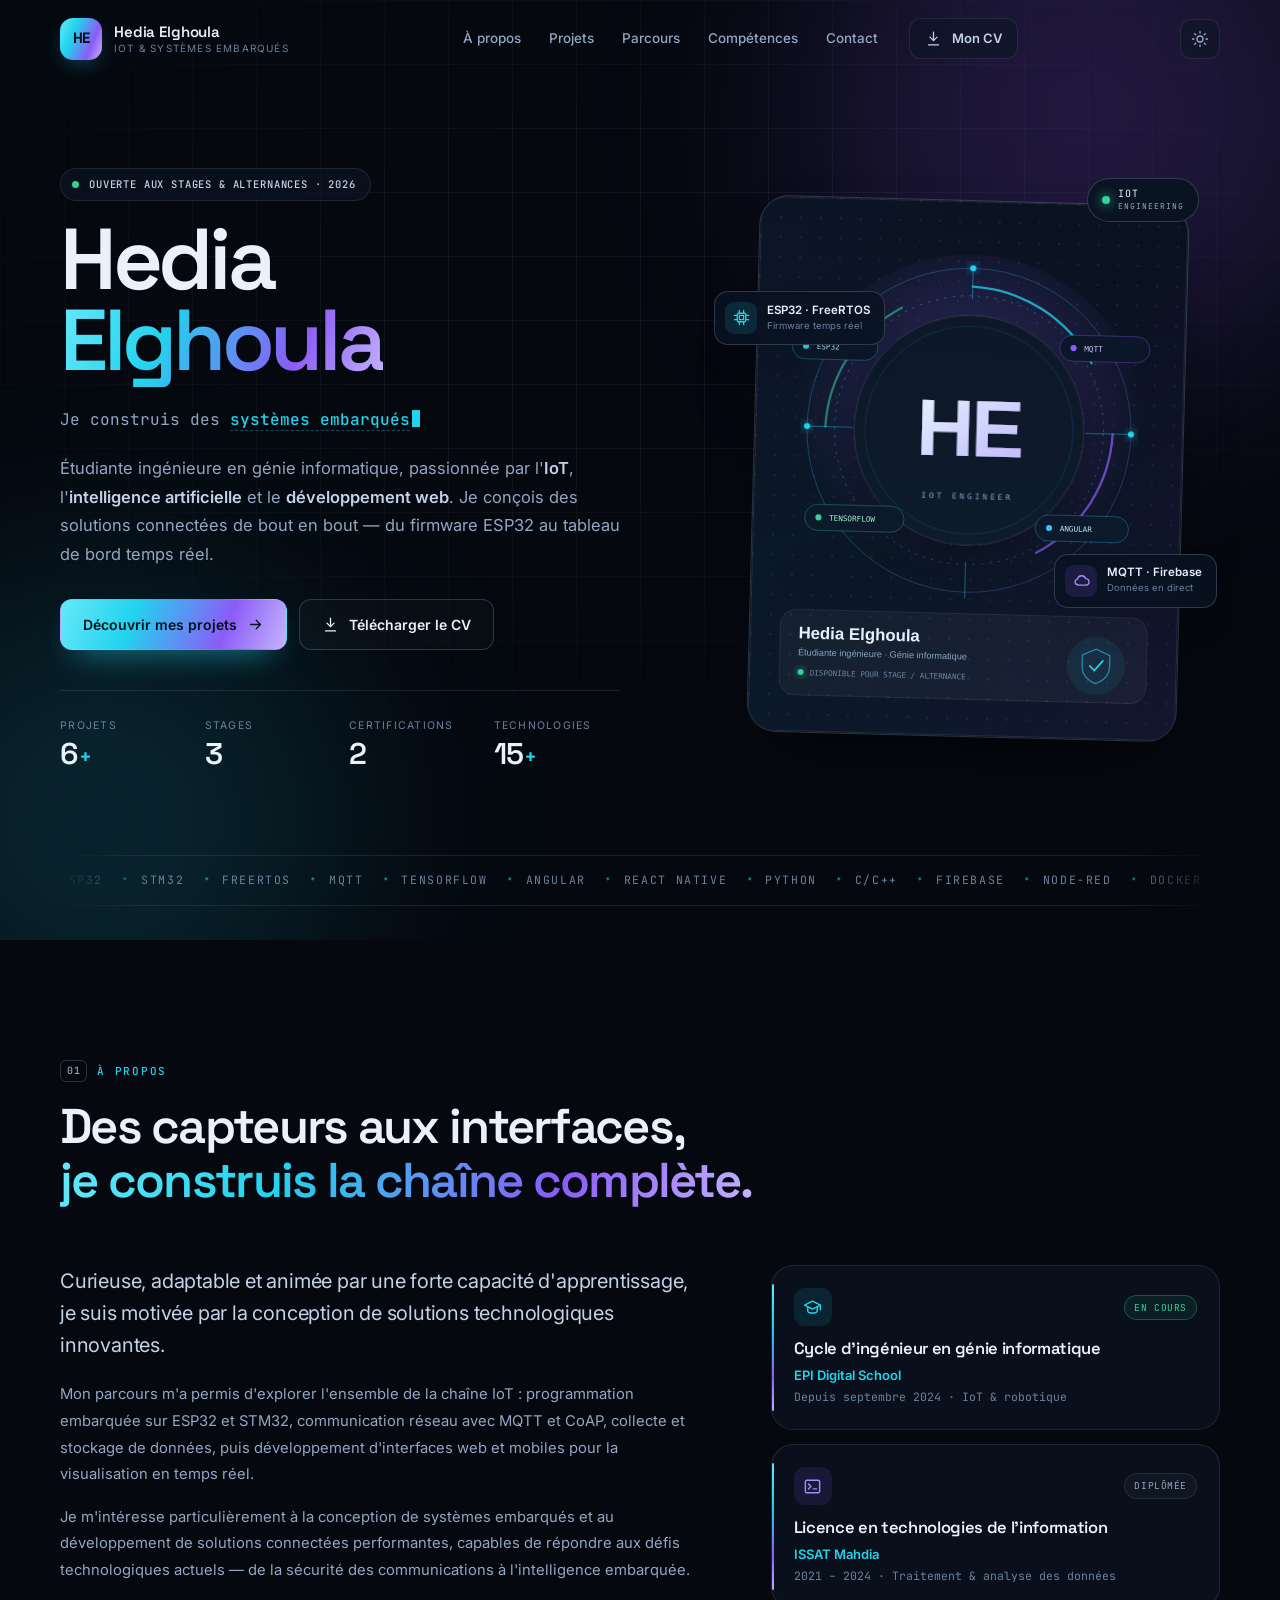
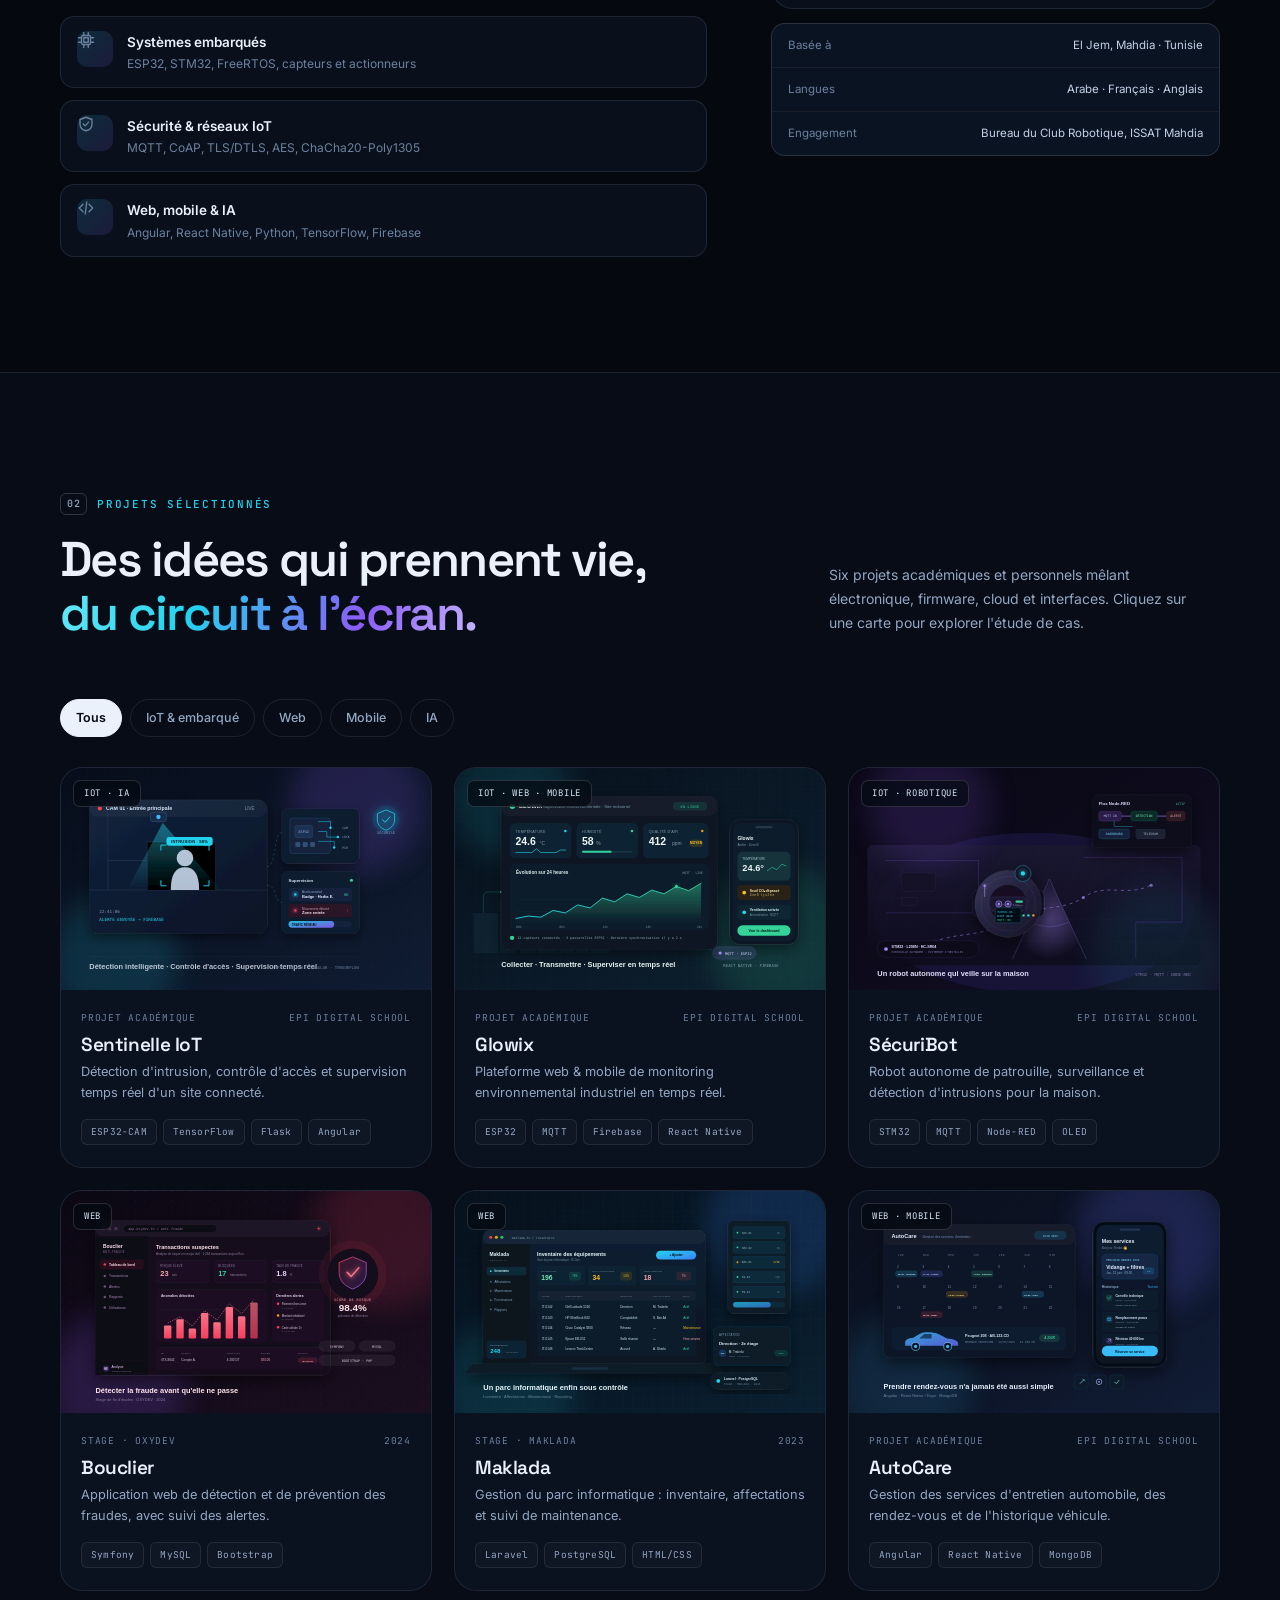
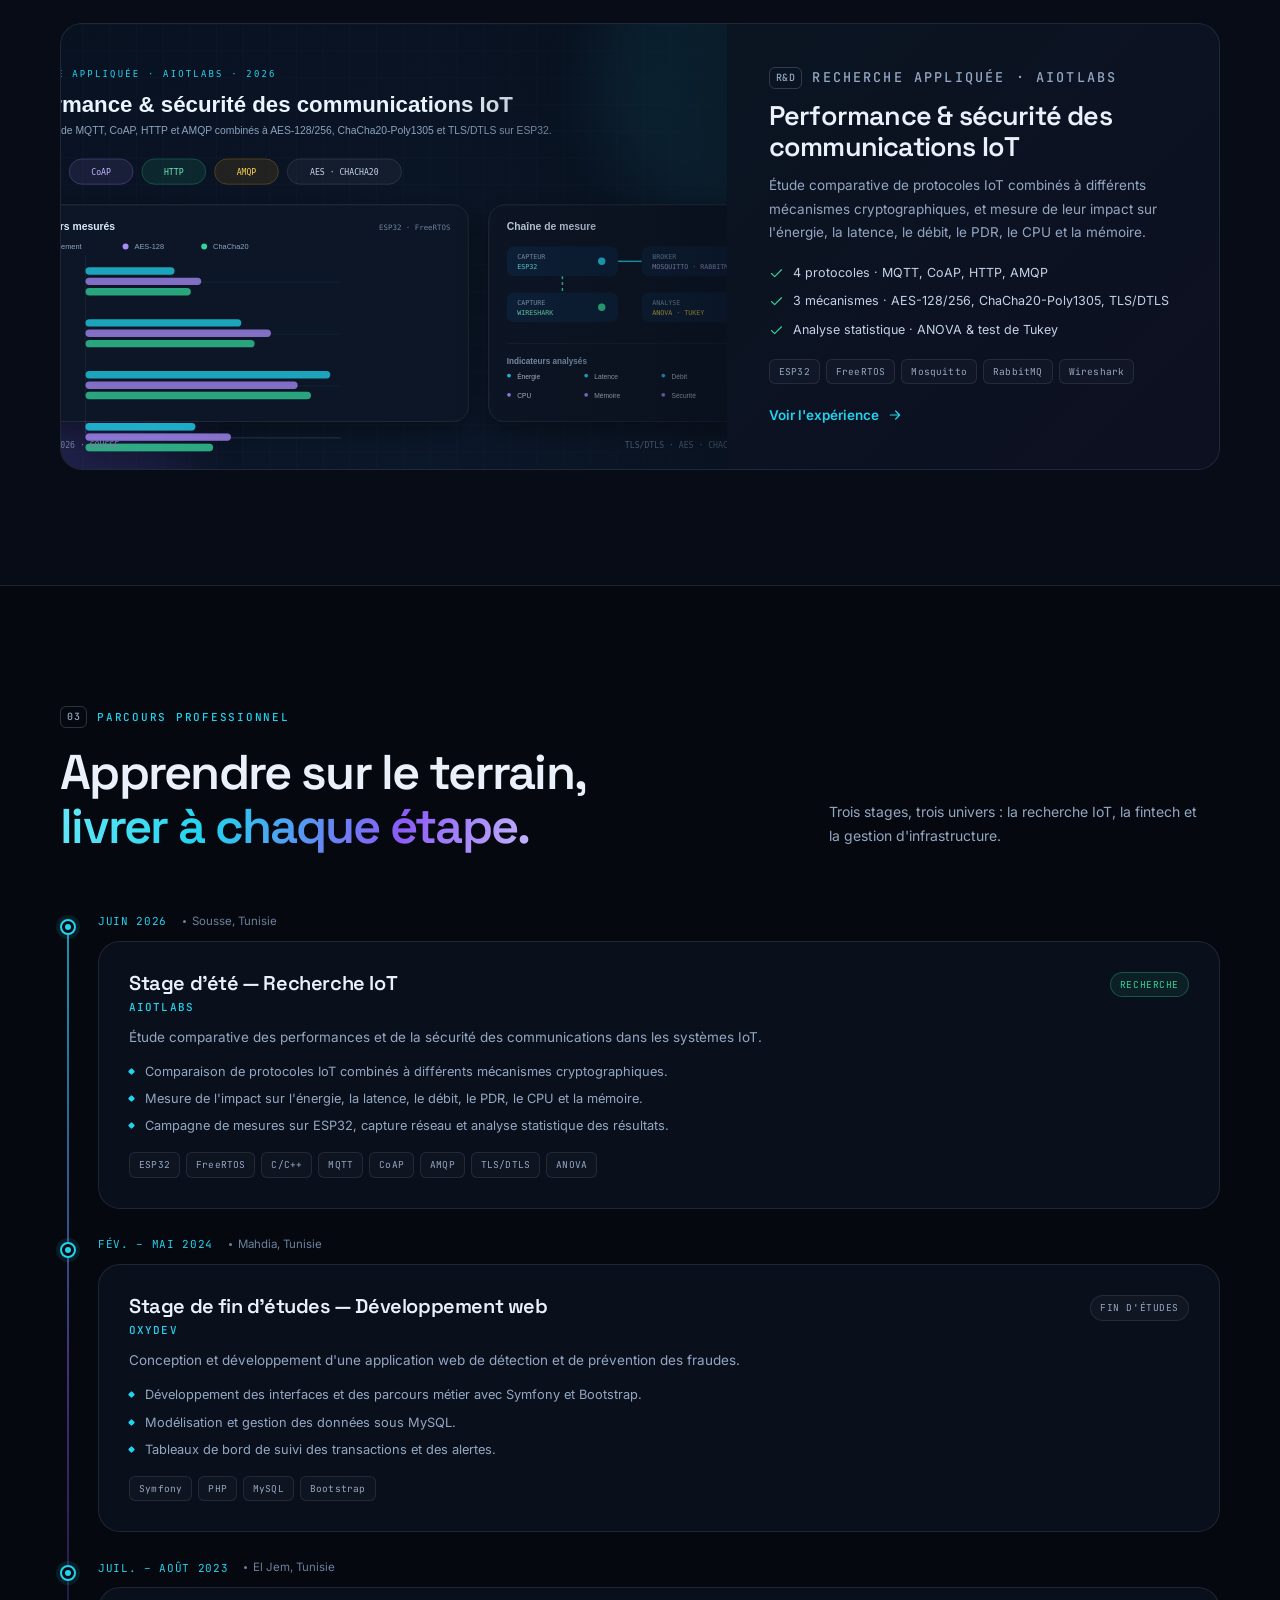
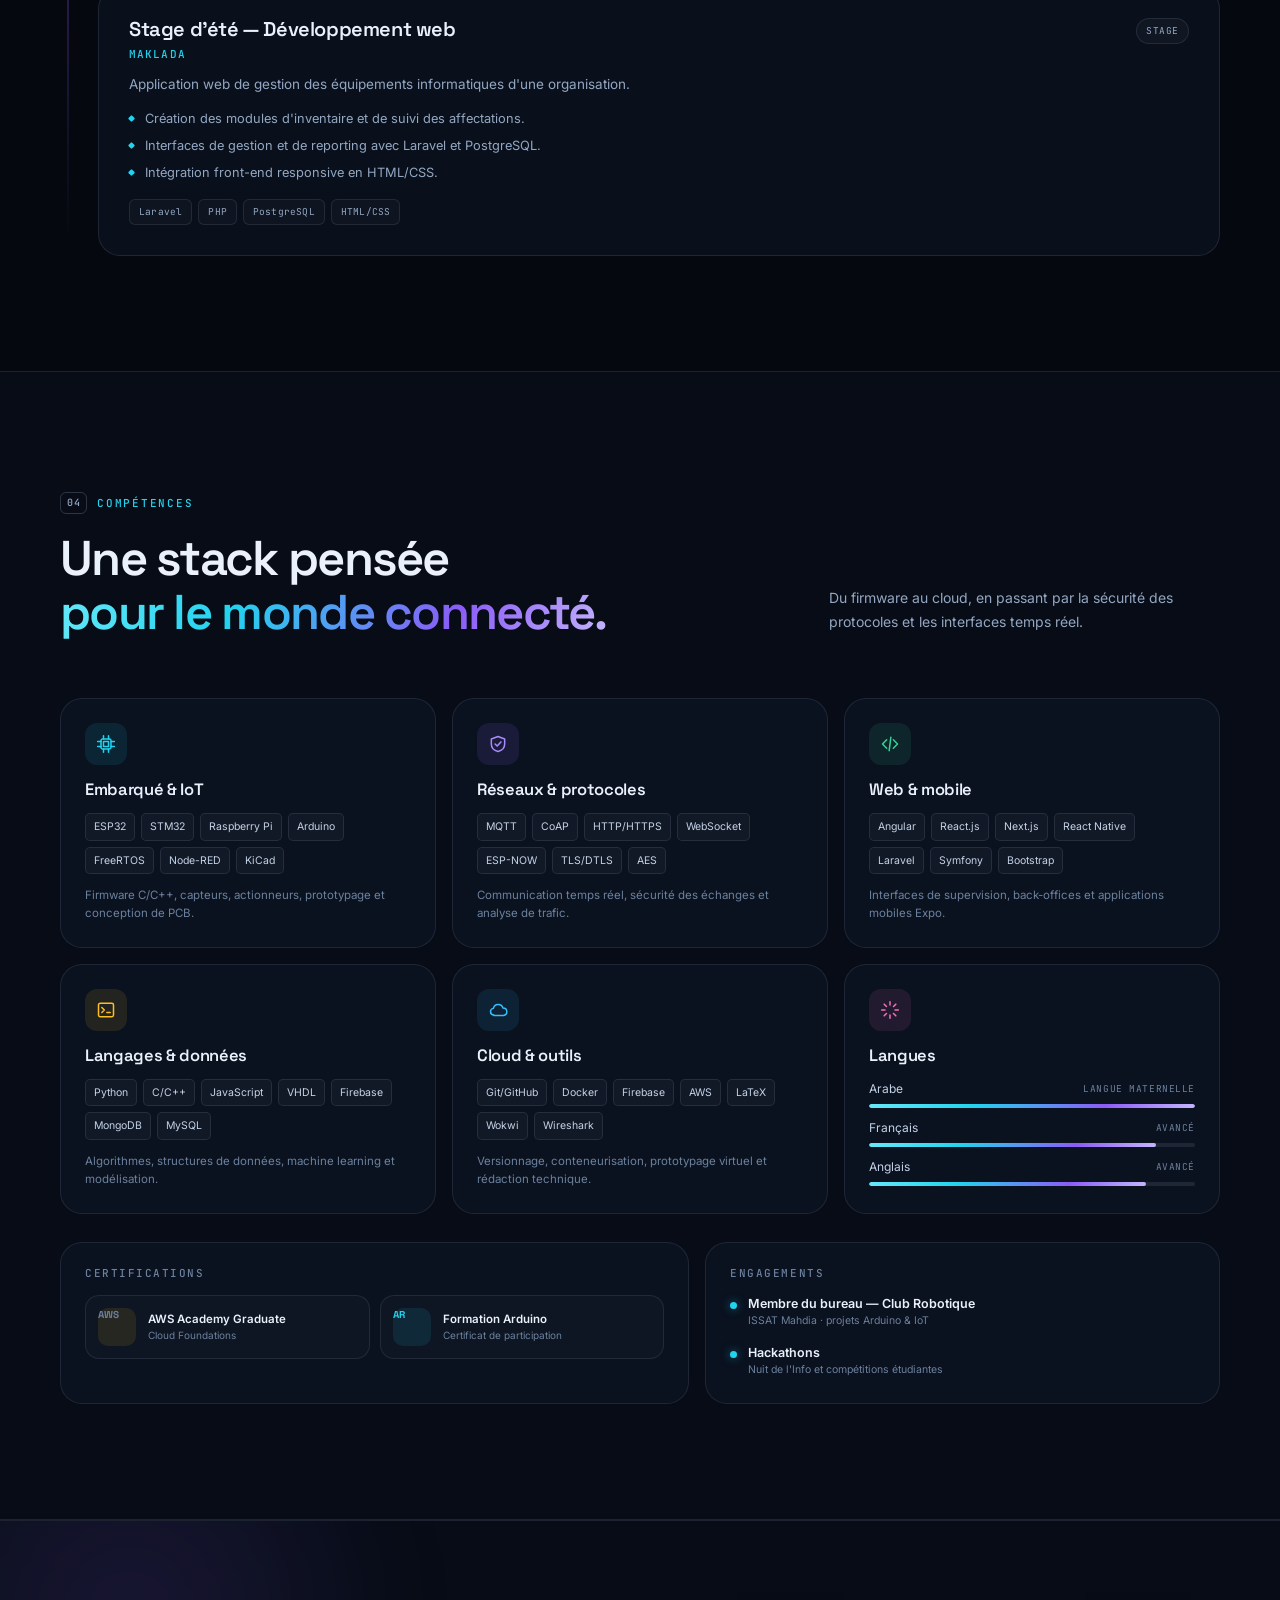
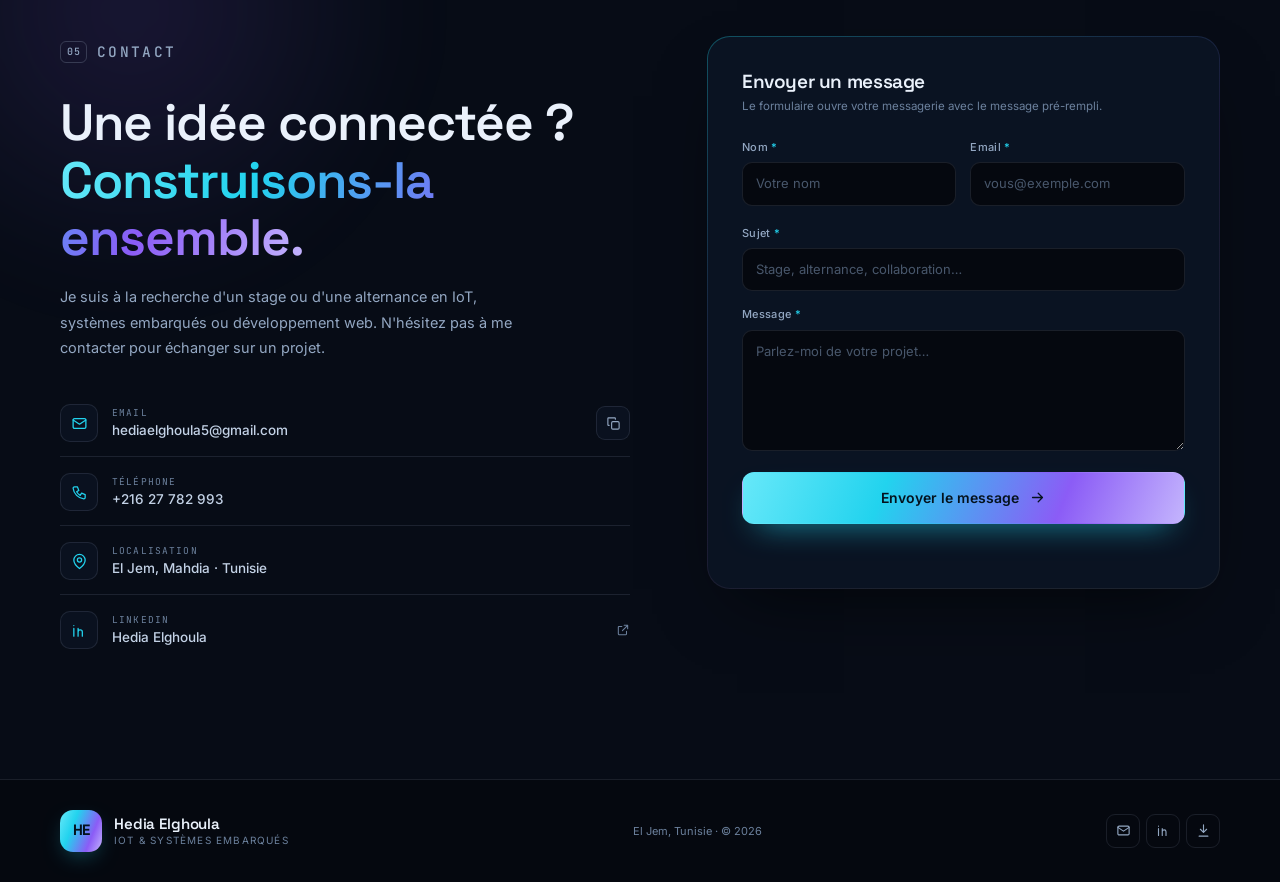
==== commit db429e77: "Update index.html" ====
--- a/index.html
+++ b/index.html
@@ -690,12 +690,12 @@
         <span class="brand-mark">HE</span>
         <span class="brand-text"><strong>Hedia Elghoula</strong><small>IoT &amp; systèmes embarqués</small></span>
       </a>
-      <p class="footer-note">Conçu et développé avec curiosité · El Jem, Tunisie · © <span id="year">2026</span></p>
+      <p class="footer-note"> El Jem, Tunisie · © <span id="year">2026</span></p>
       <div class="footer-links">
         <a href="mailto:hediaelghoula5@gmail.com" aria-label="Envoyer un email">
           <svg class="icon"><use href="#i-mail"></use></svg>
         </a>
-        <a href="https://www.linkedin.com/in/hedia-elghoula/" target="_blank" rel="noopener" aria-label="Profil LinkedIn">
+        <a href="https://www.linkedin.com/in/hedia-elghoula-4a13b725a" target="_blank" rel="noopener" aria-label="Profil LinkedIn">
           <svg class="icon"><use href="#i-linkedin"></use></svg>
         </a>
         <a href="assets/cv/Hedia-Elghoula-CV.pdf" download aria-label="Télécharger le CV">
